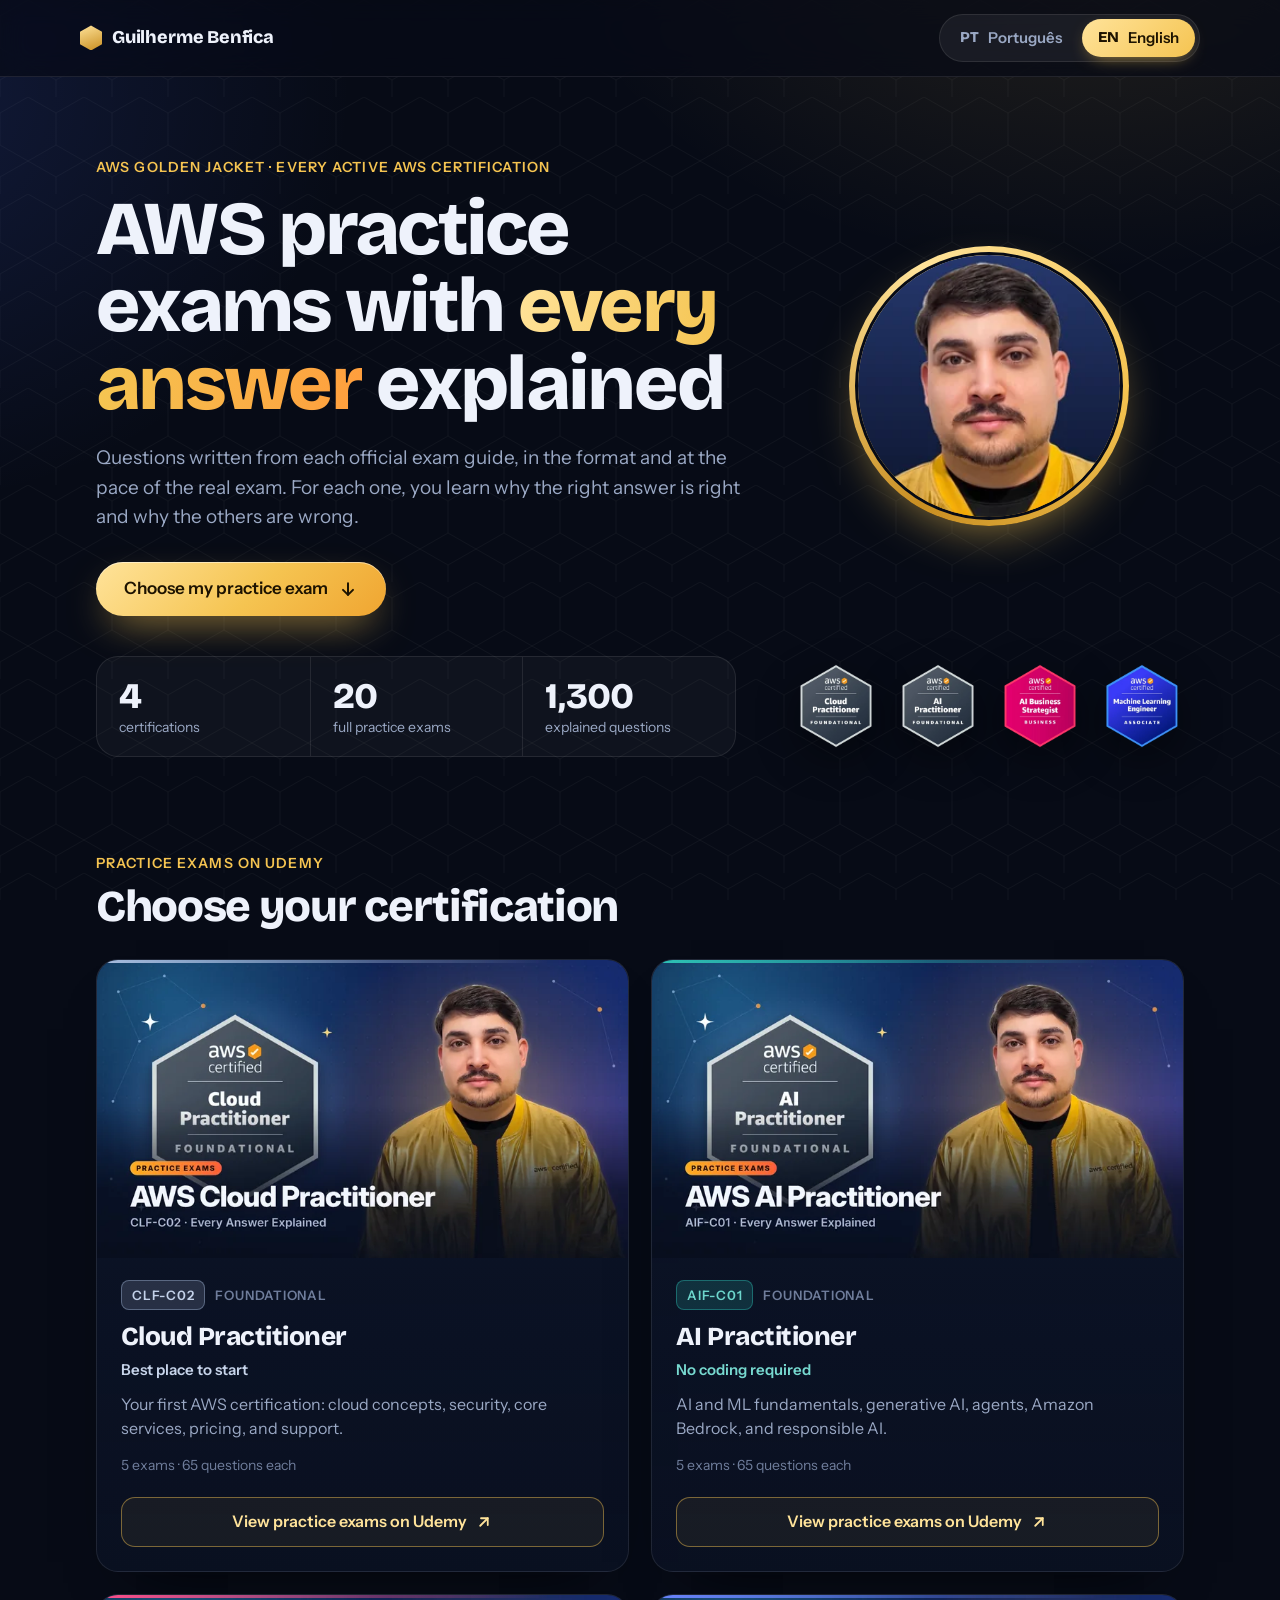
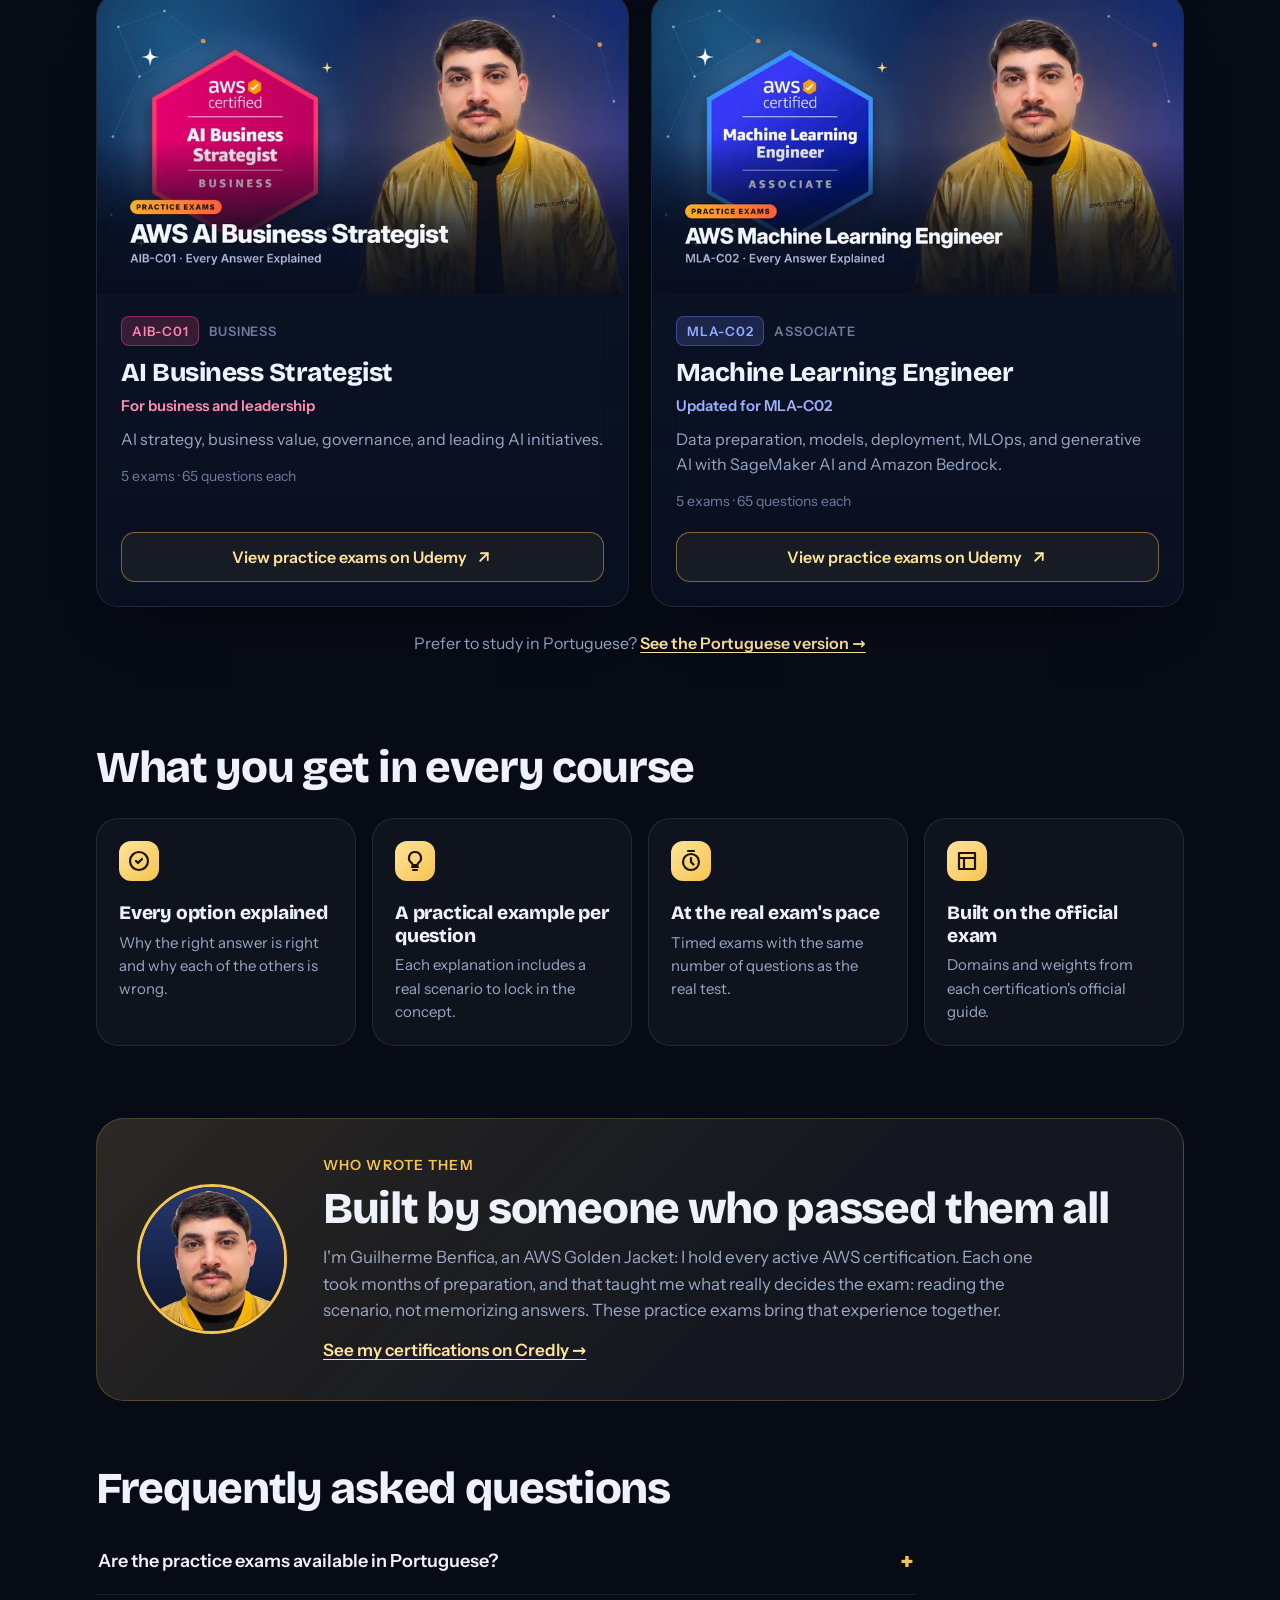
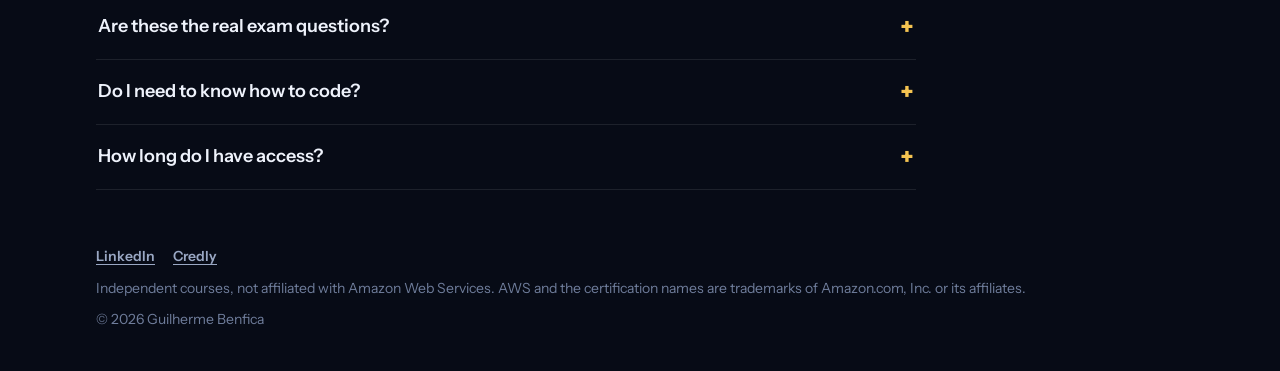
==== en/index.html @ 5c5349c1 "Links dos cursos com cupom gratuito, mantendo o código de indicação" ====
<!DOCTYPE html>
<html lang="en">
<head>
  <meta charset="UTF-8">
  <meta name="viewport" content="width=device-width, initial-scale=1">
  <title>AWS Practice Exams | CLF-C02, AIF-C01, AIB-C01 and MLA-C02</title>
  <meta name="description" content="AWS practice exams with every answer explained for CLF-C02, AIF-C01, AIB-C01, and MLA-C02. 5 full 65-question exams per course, by an AWS Golden Jacket.">
  <meta name="author" content="Guilherme Benfica">
  <meta name="robots" content="index, follow, max-image-preview:large">
  <link rel="canonical" href="https://guilherme-benfica.github.io/links/en/">
  <link rel="alternate" hreflang="pt-BR" href="https://guilherme-benfica.github.io/links/">
  <link rel="alternate" hreflang="en" href="https://guilherme-benfica.github.io/links/en/">
  <link rel="alternate" hreflang="x-default" href="https://guilherme-benfica.github.io/links/">
  <meta name="theme-color" content="#070b16">
  <link rel="icon" href="../favicon.svg" type="image/svg+xml">
  <meta property="og:type" content="website">
  <meta property="og:site_name" content="Guilherme Benfica">
  <meta property="og:locale" content="en_US">
  <meta property="og:locale:alternate" content="pt_BR">
  <meta property="og:title" content="AWS Practice Exams | CLF-C02, AIF-C01, AIB-C01 and MLA-C02">
  <meta property="og:description" content="AWS practice exams with every answer explained for CLF-C02, AIF-C01, AIB-C01, and MLA-C02. 5 full 65-question exams per course, by an AWS Golden Jacket.">
  <meta property="og:url" content="https://guilherme-benfica.github.io/links/en/">
  <meta property="og:image" content="https://guilherme-benfica.github.io/links/img/og-en.jpg">
  <meta property="og:image:width" content="1200">
  <meta property="og:image:height" content="630">
  <meta name="twitter:card" content="summary_large_image">
  <meta name="twitter:title" content="AWS Practice Exams | CLF-C02, AIF-C01, AIB-C01 and MLA-C02">
  <meta name="twitter:description" content="AWS practice exams with every answer explained for CLF-C02, AIF-C01, AIB-C01, and MLA-C02. 5 full 65-question exams per course, by an AWS Golden Jacket.">
  <meta name="twitter:image" content="https://guilherme-benfica.github.io/links/img/og-en.jpg">
  <link rel="preload" href="../fonts/bricolage-grotesque-latin-800-normal.woff2" as="font" type="font/woff2" crossorigin>
  <link rel="preload" href="../fonts/instrument-sans-latin-400-normal.woff2" as="font" type="font/woff2" crossorigin>
  <link rel="stylesheet" href="../style.css?v=7">
  <script type="application/ld+json">
{
 "@context": "https://schema.org",
 "@graph": [
  {
   "@type": "WebPage",
   "@id": "https://guilherme-benfica.github.io/links/en/",
   "url": "https://guilherme-benfica.github.io/links/en/",
   "name": "AWS Practice Exams | CLF-C02, AIF-C01, AIB-C01 and MLA-C02",
   "description": "AWS practice exams with every answer explained for CLF-C02, AIF-C01, AIB-C01, and MLA-C02. 5 full 65-question exams per course, by an AWS Golden Jacket.",
   "inLanguage": "en",
   "author": {
    "@id": "https://guilherme-benfica.github.io/links/#guilherme"
   },
   "primaryImageOfPage": "https://guilherme-benfica.github.io/links/img/og-en.jpg"
  },
  {
   "@type": "Person",
   "@id": "https://guilherme-benfica.github.io/links/#guilherme",
   "name": "Guilherme Benfica",
   "description": "AWS Golden Jacket",
   "image": "https://guilherme-benfica.github.io/links/img/foto.webp",
   "sameAs": [
    "https://www.linkedin.com/in/guilherme-benfica",
    "https://www.credly.com/users/guilherme-benfica/badges#credly",
    "https://builder.aws.com/community/@guilhermebenfica?tab=article"
   ]
  },
  {
   "@type": "ItemList",
   "name": "AWS practice exams by Guilherme Benfica",
   "itemListElement": [
    {
     "@type": "ListItem",
     "position": 1,
     "item": {
      "@type": "Course",
      "name": "AWS Certified Cloud Practitioner (CLF-C02)",
      "description": "Your first AWS certification: cloud concepts, security, core services, pricing, and support.",
      "url": "https://www.udemy.com/course/aws-cloud-practitioner-practice-exams-clf-c02-updated/",
      "inLanguage": "en",
      "image": "https://guilherme-benfica.github.io/links/img/clf-en.webp",
      "provider": {
       "@type": "Organization",
       "name": "Udemy",
       "sameAs": "https://www.udemy.com"
      },
      "creator": {
       "@id": "https://guilherme-benfica.github.io/links/#guilherme"
      }
     }
    },
    {
     "@type": "ListItem",
     "position": 2,
     "item": {
      "@type": "Course",
      "name": "AWS Certified AI Practitioner (AIF-C01)",
      "description": "AI and ML fundamentals, generative AI, agents, Amazon Bedrock, and responsible AI.",
      "url": "https://www.udemy.com/course/aws-ai-practitioner-practice-exams-aif-c01/",
      "inLanguage": "en",
      "image": "https://guilherme-benfica.github.io/links/img/aif-en.webp",
      "provider": {
       "@type": "Organization",
       "name": "Udemy",
       "sameAs": "https://www.udemy.com"
      },
      "creator": {
       "@id": "https://guilherme-benfica.github.io/links/#guilherme"
      }
     }
    },
    {
     "@type": "ListItem",
     "position": 3,
     "item": {
      "@type": "Course",
      "name": "AWS Certified AI Business Strategist (AIB-C01)",
      "description": "AI strategy, business value, governance, and leading AI initiatives.",
      "url": "https://www.udemy.com/course/aws-ai-business-strategist-practice-exams-aib-c01/",
      "inLanguage": "en",
      "image": "https://guilherme-benfica.github.io/links/img/aib-en.webp",
      "provider": {
       "@type": "Organization",
       "name": "Udemy",
       "sameAs": "https://www.udemy.com"
      },
      "creator": {
       "@id": "https://guilherme-benfica.github.io/links/#guilherme"
      }
     }
    },
    {
     "@type": "ListItem",
     "position": 4,
     "item": {
      "@type": "Course",
      "name": "AWS Certified Machine Learning Engineer - Associate (MLA-C02)",
      "description": "Data preparation, models, deployment, MLOps, and generative AI with SageMaker AI and Amazon Bedrock.",
      "url": "https://www.udemy.com/course/aws-machine-learning-engineer-practice-exams-mla-c02/",
      "inLanguage": "en",
      "image": "https://guilherme-benfica.github.io/links/img/mla-en.webp",
      "provider": {
       "@type": "Organization",
       "name": "Udemy",
       "sameAs": "https://www.udemy.com"
      },
      "creator": {
       "@id": "https://guilherme-benfica.github.io/links/#guilherme"
      }
     }
    }
   ]
  },
  {
   "@type": "FAQPage",
   "mainEntity": [
    {
     "@type": "Question",
     "name": "Are the practice exams available in Portuguese?",
     "acceptedAnswer": {
      "@type": "Answer",
      "text": "Yes. Each course has an English and a Portuguese version, with the same questions and explanations. Use the language switch at the top of the page."
     }
    },
    {
     "@type": "Question",
     "name": "Are these the real exam questions?",
     "acceptedAnswer": {
      "@type": "Answer",
      "text": "No. They are original questions written from each official exam guide, to train the same kind of reasoning the exam tests."
     }
    },
    {
     "@type": "Question",
     "name": "Do I need to know how to code?",
     "acceptedAnswer": {
      "@type": "Answer",
      "text": "Not for CLF-C02, AIF-C01, or AIB-C01. MLA-C02 is an Associate-level exam and expects familiarity with data and machine learning on AWS."
     }
    },
    {
     "@type": "Question",
     "name": "How long do I have access?",
     "acceptedAnswer": {
      "@type": "Answer",
      "text": "On Udemy, course access is lifetime and includes updates to the practice exams."
     }
    }
   ]
  }
 ]
}
  </script>
</head>
<body>
  <a class="skip" href="#simulados">Skip to the practice exams</a>

  <div class="hint" id="hint" hidden data-lang="en">
    <span lang="pt-BR">Esta página também está disponível em português.</span>
    <a href="../" hreflang="pt-BR" lang="pt-BR">Ver em português &rarr;</a>
    <button type="button" id="hint-close" aria-label="Close">&times;</button>
  </div>

  <header class="topbar">
    <a class="brand" href="./"><span class="hex" aria-hidden="true"></span>Guilherme Benfica</a>
    <nav class="lang" aria-label="Language"><a href="../" hreflang="pt-BR" lang="pt-BR"><span class="lang-code">PT</span><span class="lang-name">Português</span></a><a href="./" hreflang="en" lang="en" aria-current="page"><span class="lang-code">EN</span><span class="lang-name">English</span></a></nav>
  </header>

  <main>
    <section class="hero">
      <div class="hero-photo"><img src="../img/foto.webp?v=7" width="240" height="240" alt="Photo of Guilherme Benfica"></div>
      <p class="eyebrow">AWS Golden Jacket · every active AWS certification</p>
      <h1>AWS practice exams with <em>every answer</em> explained</h1>
      <p class="lede">Questions written from each official exam guide, in the format and at the pace of the real exam. For each one, you learn why the right answer is right and why the others are wrong.</p>
      <a class="cta" href="#simulados">Choose my practice exam <svg viewBox="0 0 24 24" aria-hidden="true"><path d="M12 5v14"/><path d="M6 13l6 6 6-6"/></svg></a>
      <ul class="stats"><li><strong>4</strong><span>certifications</span></li><li><strong>20</strong><span>full practice exams</span></li><li><strong>1,300</strong><span>explained questions</span></li></ul>
      <ul class="badges" aria-hidden="true"><li><img src="../img/badge-clf.webp?v=7" width="240" height="240" alt="" loading="lazy"></li><li><img src="../img/badge-aif.webp?v=7" width="240" height="240" alt="" loading="lazy"></li><li><img src="../img/badge-aib.webp?v=7" width="240" height="240" alt="" loading="lazy"></li><li><img src="../img/badge-mla.webp?v=7" width="240" height="240" alt="" loading="lazy"></li></ul>
    </section>

    <section class="courses" id="simulados" aria-labelledby="courses-h">
      <p class="kicker">Practice exams on Udemy</p>
      <h2 id="courses-h">Choose your certification</h2>
      <ul class="grid">
      <li class="card c-clf" style="--i:0">
        <div class="card-media"><img src="../img/clf-en.webp?v=7" width="750" height="422" fetchpriority="high" decoding="async" alt="Course cover for the AWS Certified Cloud Practitioner (CLF-C02) practice exams"></div>
        <div class="card-body">
          <div class="card-meta"><span class="code">CLF-C02</span><span class="level">Foundational</span></div>
          <h3><a href="https://www.udemy.com/course/aws-cloud-practitioner-practice-exams-clf-c02-updated/?referralCode=2849BD6DE0A1EBC83FCE&amp;couponCode=AWSFREE2026" target="_blank" rel="noopener" aria-label="Open the CLF-C02 Cloud Practitioner practice exams on Udemy">Cloud Practitioner</a></h3>
          <p class="tag">Best place to start</p>
          <p class="desc">Your first AWS certification: cloud concepts, security, core services, pricing, and support.</p>
          <p class="facts">5 exams · 65 questions each</p>
          <span class="btn" aria-hidden="true">View practice exams on Udemy <svg viewBox="0 0 24 24"><path d="M7 17L17 7"/><path d="M8 7h9v9"/></svg></span>
        </div>
      </li>
      <li class="card c-aif" style="--i:1">
        <div class="card-media"><img src="../img/aif-en.webp?v=7" width="750" height="422" fetchpriority="high" decoding="async" alt="Course cover for the AWS Certified AI Practitioner (AIF-C01) practice exams"></div>
        <div class="card-body">
          <div class="card-meta"><span class="code">AIF-C01</span><span class="level">Foundational</span></div>
          <h3><a href="https://www.udemy.com/course/aws-ai-practitioner-practice-exams-aif-c01/?referralCode=43233F7D54E7BBA1B47E&amp;couponCode=AWSFREE2026" target="_blank" rel="noopener" aria-label="Open the AIF-C01 AI Practitioner practice exams on Udemy">AI Practitioner</a></h3>
          <p class="tag">No coding required</p>
          <p class="desc">AI and ML fundamentals, generative AI, agents, Amazon Bedrock, and responsible AI.</p>
          <p class="facts">5 exams · 65 questions each</p>
          <span class="btn" aria-hidden="true">View practice exams on Udemy <svg viewBox="0 0 24 24"><path d="M7 17L17 7"/><path d="M8 7h9v9"/></svg></span>
        </div>
      </li>
      <li class="card c-aib" style="--i:2">
        <div class="card-media"><img src="../img/aib-en.webp?v=7" width="750" height="422" loading="lazy" decoding="async" alt="Course cover for the AWS Certified AI Business Strategist (AIB-C01) practice exams"></div>
        <div class="card-body">
          <div class="card-meta"><span class="code">AIB-C01</span><span class="level">Business</span></div>
          <h3><a href="https://www.udemy.com/course/aws-ai-business-strategist-practice-exams-aib-c01/?referralCode=9FB0C7D2A84E522D44F3&amp;couponCode=AWSFREE" target="_blank" rel="noopener" aria-label="Open the AIB-C01 AI Business Strategist practice exams on Udemy">AI Business Strategist</a></h3>
          <p class="tag">For business and leadership</p>
          <p class="desc">AI strategy, business value, governance, and leading AI initiatives.</p>
          <p class="facts">5 exams · 65 questions each</p>
          <span class="btn" aria-hidden="true">View practice exams on Udemy <svg viewBox="0 0 24 24"><path d="M7 17L17 7"/><path d="M8 7h9v9"/></svg></span>
        </div>
      </li>
      <li class="card c-mla" style="--i:3">
        <div class="card-media"><img src="../img/mla-en.webp?v=7" width="750" height="422" loading="lazy" decoding="async" alt="Course cover for the AWS Certified Machine Learning Engineer - Associate (MLA-C02) practice exams"></div>
        <div class="card-body">
          <div class="card-meta"><span class="code">MLA-C02</span><span class="level">Associate</span></div>
          <h3><a href="https://www.udemy.com/course/aws-machine-learning-engineer-practice-exams-mla-c02/?referralCode=CFB4C2B61A3481D5FB71&amp;couponCode=AWSFREE" target="_blank" rel="noopener" aria-label="Open the MLA-C02 Machine Learning Engineer practice exams on Udemy">Machine Learning Engineer</a></h3>
          <p class="tag">Updated for MLA-C02</p>
          <p class="desc">Data preparation, models, deployment, MLOps, and generative AI with SageMaker AI and Amazon Bedrock.</p>
          <p class="facts">5 exams · 65 questions each</p>
          <span class="btn" aria-hidden="true">View practice exams on Udemy <svg viewBox="0 0 24 24"><path d="M7 17L17 7"/><path d="M8 7h9v9"/></svg></span>
        </div>
      </li>
      </ul>
      <p class="switch-note">Prefer to study in Portuguese? <a href="../" hreflang="pt-BR">See the Portuguese version &rarr;</a></p>
    </section>

    <section class="benefits" aria-labelledby="benefits-h">
      <h2 id="benefits-h">What you get in every course</h2>
      <ul>
        <li><svg class="ico" viewBox="0 0 24 24" aria-hidden="true"><path d="M9 12l2 2 4-4"/><circle cx="12" cy="12" r="9"/></svg><h3>Every option explained</h3><p>Why the right answer is right and why each of the others is wrong.</p></li>
        <li><svg class="ico" viewBox="0 0 24 24" aria-hidden="true"><path d="M9 18h6"/><path d="M10 21h4"/><path d="M12 3a6 6 0 0 0-3.5 10.9c.6.5 1 1.2 1 2.1h5c0-.9.4-1.6 1-2.1A6 6 0 0 0 12 3z"/></svg><h3>A practical example per question</h3><p>Each explanation includes a real scenario to lock in the concept.</p></li>
        <li><svg class="ico" viewBox="0 0 24 24" aria-hidden="true"><circle cx="12" cy="13" r="8"/><path d="M12 9v4l2.5 2.5"/><path d="M9 2h6"/></svg><h3>At the real exam&#x27;s pace</h3><p>Timed exams with the same number of questions as the real test.</p></li>
        <li><svg class="ico" viewBox="0 0 24 24" aria-hidden="true"><path d="M4 4h16v16H4z"/><path d="M4 9h16"/><path d="M9 9v11"/></svg><h3>Built on the official exam</h3><p>Domains and weights from each certification&#x27;s official guide.</p></li>
      </ul>
    </section>

    <section class="author" aria-labelledby="author-h">
      <img src="../img/foto.webp?v=7" width="240" height="240" alt="" loading="lazy">
      <div>
        <p class="kicker">Who wrote them</p>
        <h2 id="author-h">Built by someone who passed them all</h2>
        <p>I&#x27;m Guilherme Benfica, an AWS Golden Jacket: I hold every active AWS certification. Each one took months of preparation, and that taught me what really decides the exam: reading the scenario, not memorizing answers. These practice exams bring that experience together.</p>
        <a href="https://www.credly.com/users/guilherme-benfica/badges#credly" target="_blank" rel="noopener">See my certifications on Credly &rarr;</a>
      </div>
    </section>

    <section class="faq" aria-labelledby="faq-h">
      <h2 id="faq-h">Frequently asked questions</h2>
        <details><summary>Are the practice exams available in Portuguese?</summary><p>Yes. Each course has an English and a Portuguese version, with the same questions and explanations. Use the language switch at the top of the page.</p></details>
        <details><summary>Are these the real exam questions?</summary><p>No. They are original questions written from each official exam guide, to train the same kind of reasoning the exam tests.</p></details>
        <details><summary>Do I need to know how to code?</summary><p>Not for CLF-C02, AIF-C01, or AIB-C01. MLA-C02 is an Associate-level exam and expects familiarity with data and machine learning on AWS.</p></details>
        <details><summary>How long do I have access?</summary><p>On Udemy, course access is lifetime and includes updates to the practice exams.</p></details>
    </section>
  </main>

  <footer>
    <nav class="social" aria-label="Links">
      <a href="https://www.linkedin.com/in/guilherme-benfica" target="_blank" rel="noopener">LinkedIn</a>
      <a href="https://www.credly.com/users/guilherme-benfica/badges#credly" target="_blank" rel="noopener">Credly</a>
    </nav>
    <p>Independent courses, not affiliated with Amazon Web Services. AWS and the certification names are trademarks of Amazon.com, Inc. or its affiliates.</p>
    <p>&copy; 2026 Guilherme Benfica</p>
  </footer>

  <script>
  (function () {
    var hint = document.getElementById('hint'), key = 'links-hint-closed';
    var pageLang = hint.getAttribute('data-lang');
    var nav = (navigator.languages && navigator.languages[0]) || navigator.language || '';
    var wantsPt = /^pt/i.test(nav);
    var closed = false;
    try { closed = localStorage.getItem(key) === '1'; } catch (e) {}
    if (!closed && ((pageLang === 'pt' && nav && !wantsPt) || (pageLang === 'en' && wantsPt))) hint.hidden = false;
    document.getElementById('hint-close').addEventListener('click', function () {
      hint.hidden = true;
      try { localStorage.setItem(key, '1'); } catch (e) {}
    });
  })();
  </script>
</body>
</html>
---- style.css ----
/* Simulados AWS — Guilherme Benfica
   Paleta: azul-noite com dourado (Golden Jacket). Títulos em Bricolage Grotesque, texto em Instrument Sans. */
@font-face { font-family: "Bricolage Grotesque"; font-style: normal; font-weight: 800; font-display: swap; src: url("fonts/bricolage-grotesque-latin-800-normal.woff2") format("woff2"); }
@font-face { font-family: "Instrument Sans"; font-style: normal; font-weight: 400; font-display: swap; src: url("fonts/instrument-sans-latin-400-normal.woff2") format("woff2"); }
@font-face { font-family: "Instrument Sans"; font-style: normal; font-weight: 600; font-display: swap; src: url("fonts/instrument-sans-latin-600-normal.woff2") format("woff2"); }

:root {
  --bg: #070b16;
  --bg-2: #0c1428;
  --panel: rgba(255, 255, 255, 0.035);
  --panel-2: rgba(255, 255, 255, 0.06);
  --ink: #eef2fb;
  --muted: #9aa8c4;
  --faint: #6f7d9b;
  --line: rgba(255, 255, 255, 0.09);
  --gold: #f5c451;
  --gold-hi: #ffe39a;
  --gold-deep: #c98f22;
  --ink-on-gold: #1d1300;
  --radius: 22px;
  --display: "Bricolage Grotesque", "Segoe UI", system-ui, sans-serif;
  --body: "Instrument Sans", "Segoe UI", system-ui, -apple-system, sans-serif;
}

* { box-sizing: border-box; margin: 0; padding: 0; }
html { scroll-behavior: smooth; -webkit-text-size-adjust: 100%; }
body {
  font-family: var(--body);
  font-size: 17px;
  line-height: 1.55;
  color: var(--ink);
  background-color: var(--bg);
  background-image:
    radial-gradient(900px 600px at 85% -10%, rgba(245, 196, 81, 0.13), transparent 60%),
    radial-gradient(800px 700px at -10% 10%, rgba(76, 110, 255, 0.16), transparent 60%),
    url("data:image/svg+xml,%3Csvg xmlns='http://www.w3.org/2000/svg' width='56' height='97' viewBox='0 0 56 97'%3E%3Cpath d='M28 0l28 16v32L28 64 0 48V16zM28 64l28 16v33M28 64L0 80v33' fill='none' stroke='%23ffffff' stroke-opacity='0.035'/%3E%3C/svg%3E");
  background-attachment: fixed, fixed, fixed;
  -webkit-font-smoothing: antialiased;
  overflow-x: hidden;
}
img { display: block; max-width: 100%; height: auto; }
a { color: inherit; }
ul { list-style: none; }
svg { fill: none; stroke: currentColor; stroke-width: 2; stroke-linecap: round; stroke-linejoin: round; }
:focus-visible { outline: 3px solid var(--gold); outline-offset: 3px; border-radius: 8px; }

.skip {
  position: absolute; left: 16px; top: -60px; z-index: 50;
  background: var(--gold); color: var(--ink-on-gold); padding: 10px 16px; border-radius: 10px; font-weight: 600; text-decoration: none;
}
.skip:focus { top: 12px; }

/* ---------- aviso de idioma ---------- */
.hint {
  display: flex; align-items: center; justify-content: center; gap: 12px; flex-wrap: wrap;
  padding: 10px 48px 10px 16px; position: relative;
  background: linear-gradient(90deg, rgba(245, 196, 81, 0.16), rgba(245, 196, 81, 0.06));
  border-bottom: 1px solid rgba(245, 196, 81, 0.25);
  font-size: 15px; color: var(--ink);
}
.hint[hidden] { display: none; }
.hint a { color: var(--gold-hi); font-weight: 600; text-underline-offset: 3px; }
.hint button {
  position: absolute; right: 10px; top: 50%; transform: translateY(-50%);
  width: 32px; height: 32px; border-radius: 50%; border: 0; cursor: pointer;
  background: transparent; color: var(--muted); font-size: 22px; line-height: 1;
}
.hint button:hover { color: var(--ink); background: var(--panel-2); }

/* ---------- topo ---------- */
.topbar {
  position: sticky; top: 0; z-index: 20;
  display: flex; align-items: center; justify-content: space-between; gap: 16px;
  padding: 14px max(16px, calc((100vw - 1120px) / 2));
  background: rgba(7, 11, 22, 0.72);
  backdrop-filter: blur(14px) saturate(140%);
  -webkit-backdrop-filter: blur(14px) saturate(140%);
  border-bottom: 1px solid var(--line);
}
.brand { display: inline-flex; align-items: center; gap: 10px; font-family: var(--display); font-weight: 800; font-size: 18px; text-decoration: none; letter-spacing: -0.01em; }
.hex {
  width: 22px; height: 25px; flex: none;
  background: linear-gradient(160deg, var(--gold-hi), var(--gold-deep));
  clip-path: polygon(50% 0, 100% 25%, 100% 75%, 50% 100%, 0 75%, 0 25%);
}
.lang { display: inline-flex; padding: 4px; gap: 4px; border-radius: 999px; background: var(--panel-2); border: 1px solid var(--line); }
.lang a {
  display: inline-flex; align-items: center; gap: 8px; min-height: 38px; padding: 0 16px; border-radius: 999px;
  text-decoration: none; font-weight: 600; font-size: 15px; color: var(--muted); transition: color .2s, background .2s;
}
.lang a:hover { color: var(--ink); }
.lang a[aria-current="page"] { background: linear-gradient(135deg, var(--gold-hi), var(--gold)); color: var(--ink-on-gold); box-shadow: 0 6px 18px -8px rgba(245, 196, 81, 0.8); }
.lang-code { font-family: var(--display); font-weight: 800; letter-spacing: 0.04em; }
@media (max-width: 560px) { .lang-name { display: none; } .lang a { padding: 0 14px; } }

main, footer { width: 100%; max-width: 1120px; margin: 0 auto; padding: 0 16px; }

/* ---------- hero ---------- */
.hero {
  display: grid; justify-items: center; text-align: center;
  padding: 56px 0 40px;
}
.hero-photo {
  width: 132px; height: 132px; border-radius: 50%; padding: 4px;
  background: conic-gradient(from 210deg, var(--gold-deep), var(--gold-hi), var(--gold), var(--gold-deep));
  box-shadow: 0 18px 50px -18px rgba(245, 196, 81, 0.65);
}
.hero-photo img { width: 100%; height: 100%; border-radius: 50%; object-fit: cover; border: 3px solid var(--bg); }
.eyebrow {
  margin-top: 22px; font-size: 14px; font-weight: 600; letter-spacing: 0.08em; text-transform: uppercase; color: var(--gold);
}
.hero h1 {
  margin-top: 12px; max-width: 15ch;
  font-family: var(--display); font-weight: 800; font-size: clamp(38px, 7.4vw, 76px); line-height: 1.02; letter-spacing: -0.035em;
}
.hero h1 em {
  font-style: normal;
  background: linear-gradient(100deg, var(--gold-hi), var(--gold) 45%, #ff9d3c);
  -webkit-background-clip: text; background-clip: text; color: transparent;
}
.lede { margin-top: 20px; max-width: 58ch; color: var(--muted); font-size: clamp(17px, 2.1vw, 19px); }
.cta {
  margin-top: 30px; display: inline-flex; align-items: center; gap: 10px; min-height: 54px; padding: 0 28px; border-radius: 999px;
  background: linear-gradient(135deg, var(--gold-hi), var(--gold) 55%, #f0a531);
  color: var(--ink-on-gold); font-weight: 600; font-size: 17px; text-decoration: none;
  box-shadow: 0 16px 40px -14px rgba(245, 196, 81, 0.75), inset 0 1px 0 rgba(255, 255, 255, 0.5);
  transition: transform .2s, box-shadow .2s;
}
.cta svg { width: 20px; height: 20px; stroke-width: 2.4; }
.cta:hover { transform: translateY(-2px); box-shadow: 0 22px 46px -14px rgba(245, 196, 81, 0.85), inset 0 1px 0 rgba(255, 255, 255, 0.5); }
.stats {
  margin-top: 40px; display: grid; grid-template-columns: repeat(3, minmax(0, 1fr)); width: 100%; max-width: 640px;
  border: 1px solid var(--line); border-radius: var(--radius); background: var(--panel); overflow: hidden;
}
.stats li { padding: 18px 12px; display: grid; gap: 2px; }
@media (min-width: 980px) { .stats li { padding: 20px 22px; } }
.stats li + li { border-left: 1px solid var(--line); }
.stats strong { font-family: var(--display); font-weight: 800; font-size: clamp(26px, 4.4vw, 36px); line-height: 1.1; letter-spacing: -0.02em; }
.stats span { font-size: 14px; color: var(--muted); line-height: 1.3; }
.badges { margin-top: 34px; display: flex; justify-content: center; align-items: center; gap: clamp(4px, 2vw, 18px); }
.badges img { width: clamp(64px, 15vw, 104px); filter: drop-shadow(0 14px 22px rgba(0, 0, 0, 0.45)); transition: transform .3s; }
.badges li:hover img { transform: translateY(-4px) scale(1.05); }

/* ---------- títulos de seção ---------- */
.kicker { font-size: 14px; font-weight: 600; letter-spacing: 0.08em; text-transform: uppercase; color: var(--gold); }
h2 { font-family: var(--display); font-weight: 800; font-size: clamp(30px, 4.6vw, 44px); line-height: 1.08; letter-spacing: -0.03em; margin-top: 8px; }

/* ---------- cursos ---------- */
.courses { padding: 48px 0 24px; scroll-margin-top: 80px; }
.grid { margin-top: 28px; display: grid; gap: 22px; grid-template-columns: 1fr; }
@media (min-width: 760px) { .grid { grid-template-columns: repeat(2, minmax(0, 1fr)); } }
.card {
  --acc: #9fb3d9;
  position: relative; display: flex; flex-direction: column; overflow: hidden;
  border-radius: var(--radius); background: linear-gradient(180deg, var(--bg-2), rgba(12, 20, 40, 0.6));
  border: 1px solid var(--line);
  box-shadow: 0 30px 60px -40px rgba(0, 0, 0, 0.9);
  transition: transform .25s, border-color .25s, box-shadow .25s;
}
.card::before { content: ""; position: absolute; inset: 0 0 auto; height: 3px; z-index: 2; background: linear-gradient(90deg, var(--acc), transparent 85%); }
.c-clf { --acc: #a9bddf; }
.c-aif { --acc: #2ec4b6; }
.c-aib { --acc: #ff4f8b; }
.c-mla { --acc: #6b85ff; }
.card-media { overflow: hidden; aspect-ratio: 750 / 422; background: var(--bg-2); }
.card-media img { width: 100%; height: 100%; object-fit: cover; transition: transform .5s; }
.card-body { display: flex; flex-direction: column; flex: 1; padding: 22px 24px 24px; }
.card-meta { display: flex; align-items: center; gap: 10px; font-size: 13px; font-weight: 600; letter-spacing: 0.06em; text-transform: uppercase; }
.code { padding: 4px 10px; border-radius: 8px; background: color-mix(in srgb, var(--acc) 18%, transparent); color: color-mix(in srgb, var(--acc) 70%, #fff); border: 1px solid color-mix(in srgb, var(--acc) 40%, transparent); }
.level { color: var(--faint); }
.card h3 { margin-top: 12px; font-family: var(--display); font-weight: 800; font-size: 26px; line-height: 1.15; letter-spacing: -0.02em; }
.card h3 a { text-decoration: none; }
.card h3 a::after { content: ""; position: absolute; inset: 0; z-index: 3; border-radius: var(--radius); }
.tag { margin-top: 6px; font-size: 15px; font-weight: 600; color: color-mix(in srgb, var(--acc) 65%, #fff); }
.desc { margin-top: 10px; color: var(--muted); font-size: 16px; }
.facts { margin-top: 14px; font-size: 14px; color: var(--faint); }
.btn {
  margin-top: 20px; align-self: stretch; display: inline-flex; align-items: center; justify-content: center; gap: 8px;
  min-height: 50px; border-radius: 14px; font-weight: 600; font-size: 16px;
  border: 1px solid rgba(245, 196, 81, 0.45); color: var(--gold-hi); background: rgba(245, 196, 81, 0.06);
  transition: background .2s, color .2s, border-color .2s;
}
.btn svg { width: 18px; height: 18px; stroke-width: 2.4; }
.card-body .btn { margin-top: auto; }
.card-body .facts { margin-bottom: 20px; }
.card:hover, .card:focus-within { transform: translateY(-4px); border-color: color-mix(in srgb, var(--acc) 45%, transparent); box-shadow: 0 34px 70px -38px color-mix(in srgb, var(--acc) 60%, #000); }
.card:hover .card-media img { transform: scale(1.035); }
.card:hover .btn, .card:focus-within .btn { background: linear-gradient(135deg, var(--gold-hi), var(--gold)); color: var(--ink-on-gold); border-color: transparent; }
.card:focus-within h3 a:focus-visible { outline: none; }
.card:has(h3 a:focus-visible) { outline: 3px solid var(--gold); outline-offset: 3px; }
.switch-note { margin-top: 24px; text-align: center; color: var(--muted); font-size: 16px; }
.switch-note a { color: var(--gold-hi); font-weight: 600; text-underline-offset: 3px; }

/* ---------- benefícios ---------- */
.benefits { padding: 56px 0 16px; }
.benefits ul { margin-top: 26px; display: grid; gap: 16px; grid-template-columns: 1fr; }
@media (min-width: 560px) { .benefits ul { grid-template-columns: repeat(2, minmax(0, 1fr)); } }
@media (min-width: 980px) { .benefits ul { grid-template-columns: repeat(4, minmax(0, 1fr)); } }
.benefits li { padding: 22px; border-radius: var(--radius); background: var(--panel); border: 1px solid var(--line); }
.ico { width: 40px; height: 40px; padding: 8px; border-radius: 12px; color: var(--ink-on-gold); background: linear-gradient(135deg, var(--gold-hi), var(--gold)); stroke-width: 2.2; }
.benefits h3 { margin-top: 14px; font-family: var(--display); font-weight: 800; font-size: 19px; line-height: 1.2; letter-spacing: -0.01em; }
.benefits p { margin-top: 6px; color: var(--muted); font-size: 15px; }

/* ---------- autor ---------- */
.author {
  margin-top: 56px; display: grid; gap: 22px; align-items: center; grid-template-columns: 1fr;
  padding: 30px; border-radius: calc(var(--radius) + 6px);
  background: linear-gradient(135deg, rgba(245, 196, 81, 0.12), rgba(245, 196, 81, 0.02) 60%), var(--panel);
  border: 1px solid rgba(245, 196, 81, 0.22);
}
@media (min-width: 720px) { .author { grid-template-columns: 150px 1fr; padding: 36px 40px; gap: 36px; } }
.author img { width: 110px; height: 110px; border-radius: 50%; border: 3px solid var(--gold); object-fit: cover; }
@media (min-width: 720px) { .author img { width: 150px; height: 150px; } }
.author p:not(.kicker) { margin-top: 12px; color: var(--muted); max-width: 66ch; }
.author a { display: inline-block; margin-top: 14px; color: var(--gold-hi); font-weight: 600; text-underline-offset: 3px; }

/* ---------- FAQ ---------- */
.faq { padding: 56px 0 8px; max-width: 820px; }
.faq h2 { margin-bottom: 18px; }
details { border-bottom: 1px solid var(--line); }
summary {
  list-style: none; cursor: pointer; display: flex; justify-content: space-between; align-items: center; gap: 16px;
  padding: 18px 2px; font-weight: 600; font-size: 18px;
}
summary::-webkit-details-marker { display: none; }
summary::after { content: "+"; flex: none; font-family: var(--display); font-size: 26px; line-height: 1; color: var(--gold); transition: transform .25s; }
details[open] summary::after { transform: rotate(45deg); }
details p { padding: 0 2px 20px; color: var(--muted); max-width: 70ch; }

/* ---------- rodapé ---------- */
footer { padding-top: 48px; padding-bottom: 40px; color: var(--faint); font-size: 14px; display: grid; gap: 10px; }
.social { display: flex; gap: 18px; }
.social a { color: var(--muted); font-weight: 600; text-underline-offset: 3px; }
.social a:hover { color: var(--ink); }

/* ---------- desktop: hero em duas colunas ---------- */
@media (min-width: 980px) {
  .hero {
    grid-template-columns: minmax(0, 1.25fr) minmax(0, 0.75fr); grid-template-areas: "eyebrow photo" "h1 photo" "lede photo" "cta photo" "stats badges";
    justify-items: start; text-align: left; column-gap: 48px; padding: 80px 0 48px;
  }
  .hero-photo { grid-area: photo; justify-self: center; align-self: center; width: 280px; height: 280px; padding: 6px; }
  .eyebrow { grid-area: eyebrow; margin-top: 0; }
  .hero h1 { grid-area: h1; max-width: 17ch; }
  .lede { grid-area: lede; }
  .cta { grid-area: cta; }
  .stats { grid-area: stats; }
  .badges { grid-area: badges; align-self: center; justify-self: center; margin-top: 40px; }
  .badges img { width: 84px; }
}

/* ---------- entrada animada ---------- */
@media (prefers-reduced-motion: no-preference) {
  .hero > *, .card { animation: rise .7s cubic-bezier(.2, .7, .2, 1) backwards; }
  .hero-photo { animation-delay: .05s; }
  .eyebrow { animation-delay: .1s; }
  .hero h1 { animation-delay: .16s; }
  .lede { animation-delay: .24s; }
  .cta { animation-delay: .32s; }
  .stats { animation-delay: .4s; }
  .badges { animation-delay: .48s; }
  .card { animation-delay: calc(.2s + var(--i) * .08s); }
  @keyframes rise { from { opacity: 0; transform: translateY(18px); } to { opacity: 1; transform: none; } }
}
@media (prefers-reduced-motion: reduce) {
  html { scroll-behavior: auto; }
  *, *::before, *::after { transition: none !important; }
}
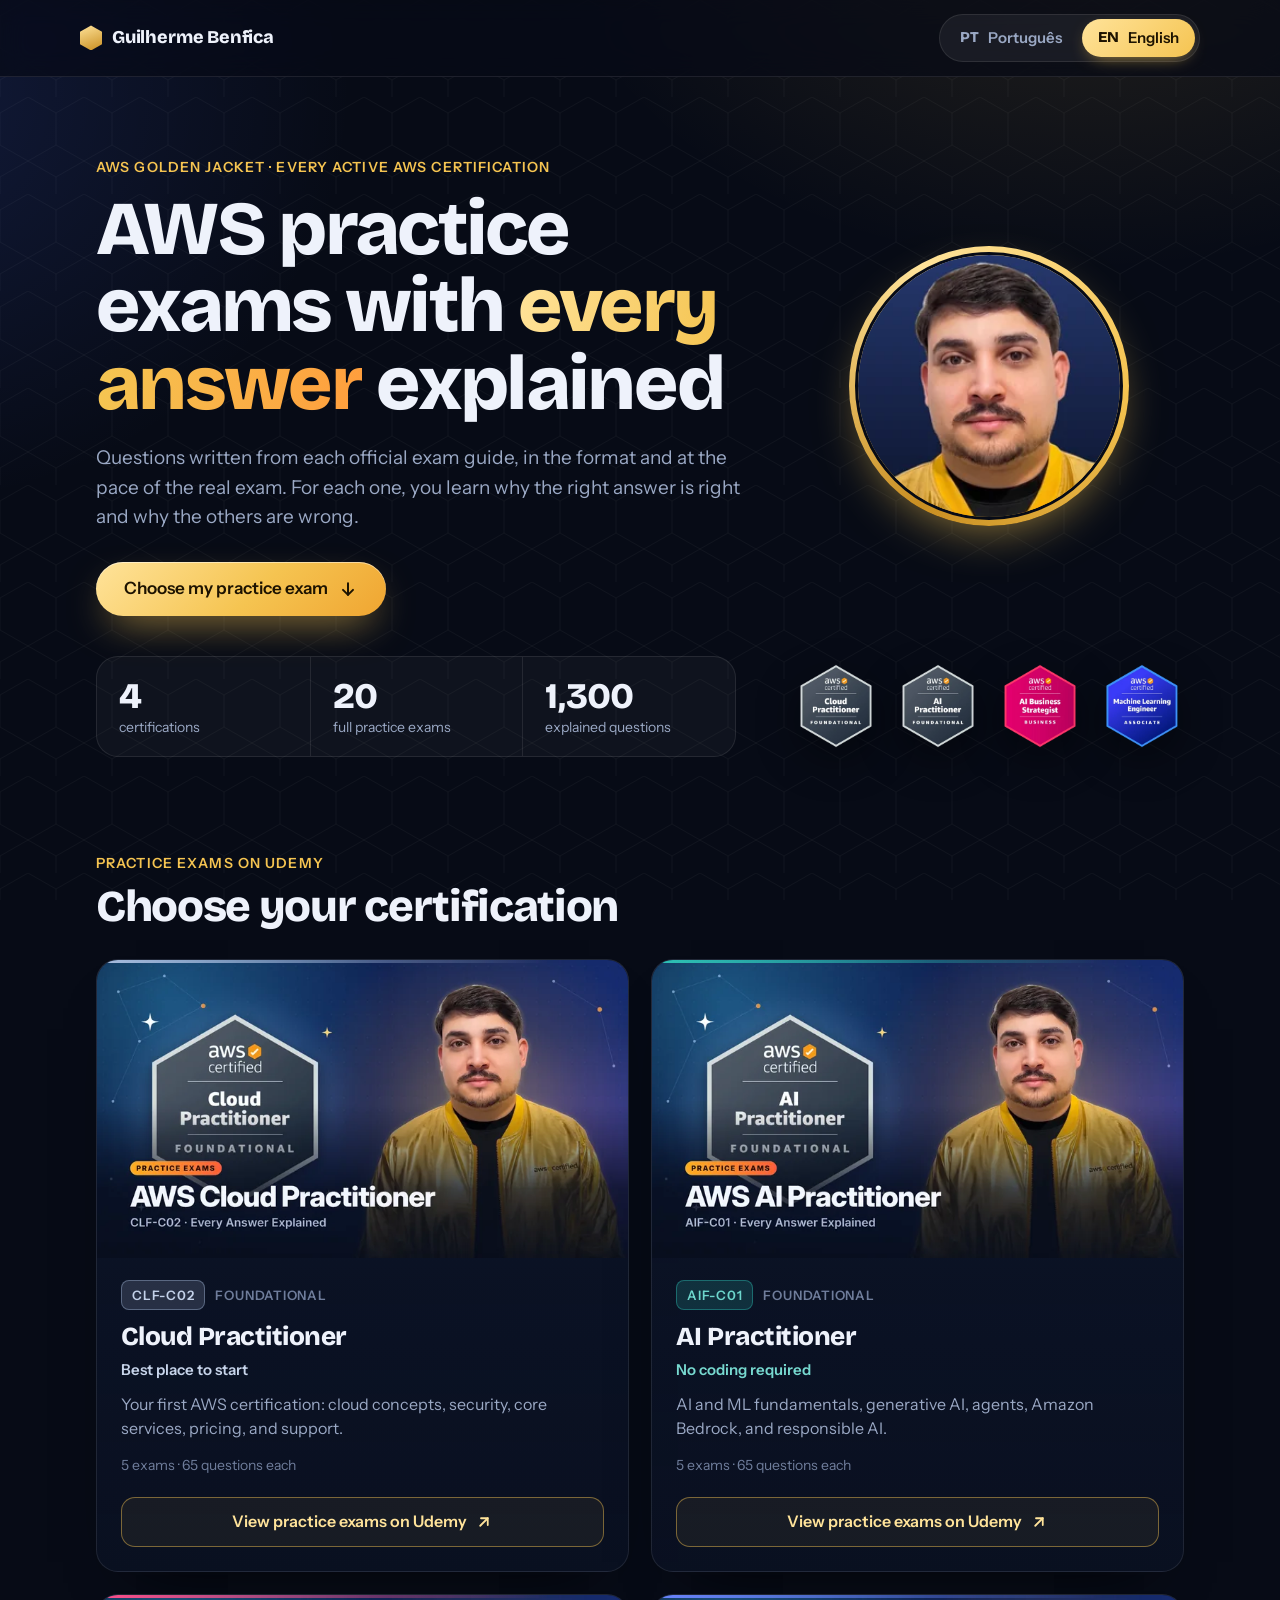
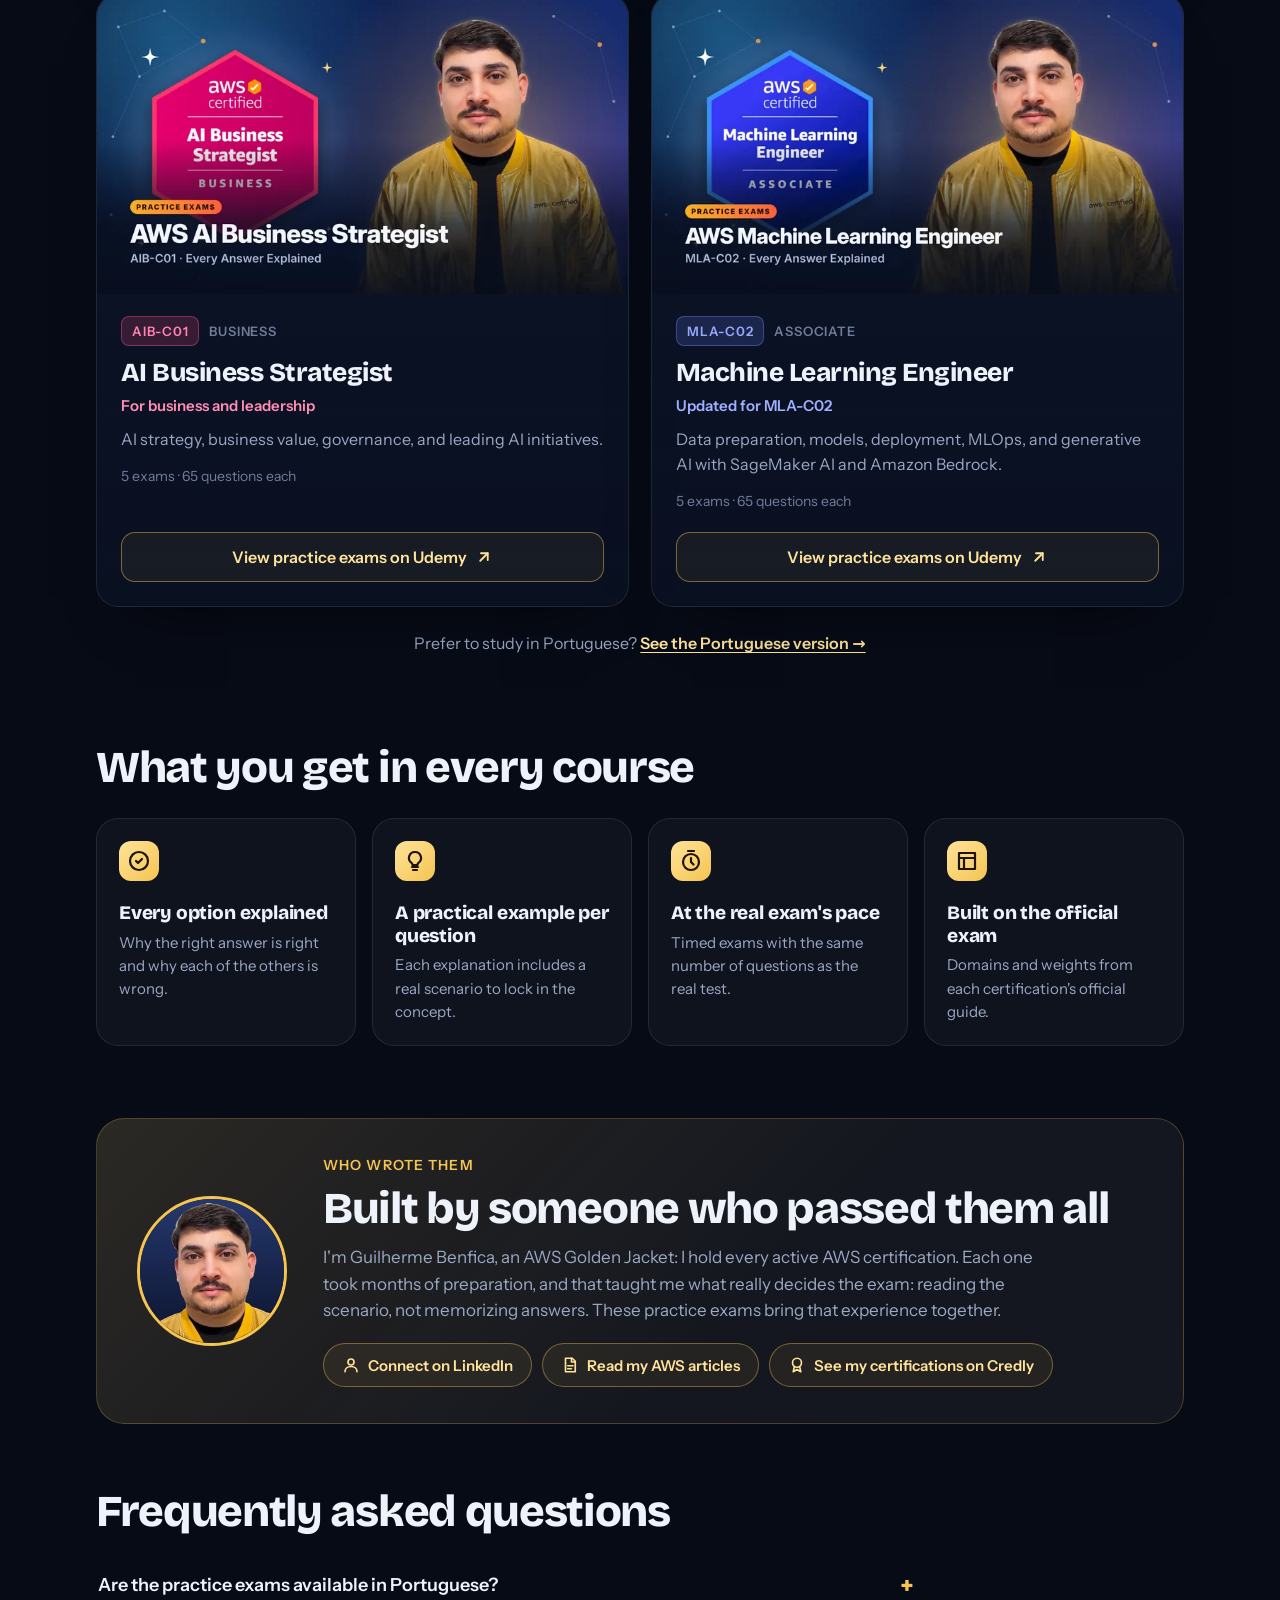
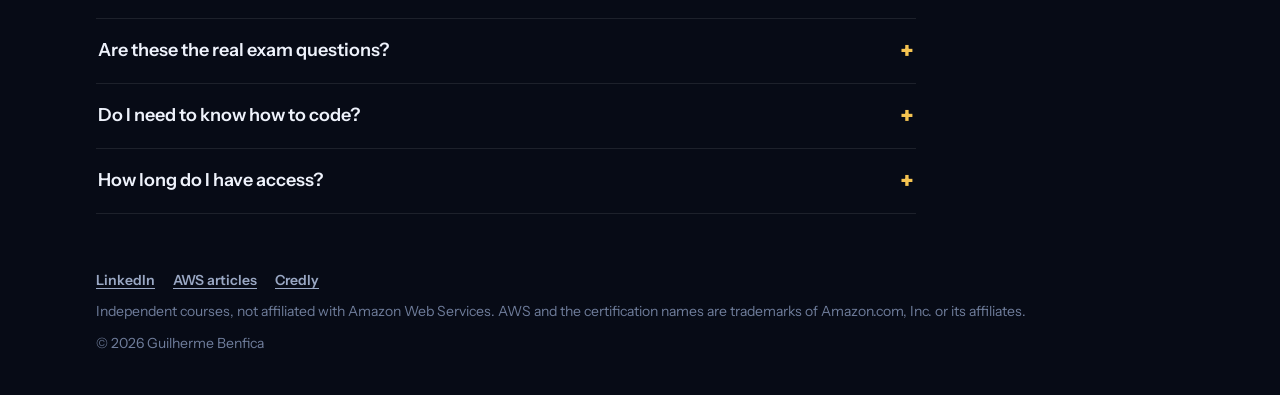
==== commit b6b36f61: "Adiciona LinkedIn e artigos da AWS Builder na seção do autor e no rodapé" ====
--- a/en/index.html
+++ b/en/index.html
@@ -29,7 +29,7 @@
   <meta name="twitter:image" content="https://guilherme-benfica.github.io/links/img/og-en.jpg">
   <link rel="preload" href="../fonts/bricolage-grotesque-latin-800-normal.woff2" as="font" type="font/woff2" crossorigin>
   <link rel="preload" href="../fonts/instrument-sans-latin-400-normal.woff2" as="font" type="font/woff2" crossorigin>
-  <link rel="stylesheet" href="../style.css?v=7">
+  <link rel="stylesheet" href="../style.css?v=8">
   <script type="application/ld+json">
 {
  "@context": "https://schema.org",
@@ -53,9 +53,9 @@
    "description": "AWS Golden Jacket",
    "image": "https://guilherme-benfica.github.io/links/img/foto.webp",
    "sameAs": [
-    "https://www.linkedin.com/in/guilherme-benfica",
+    "https://www.linkedin.com/in/guilherme-benfica/",
     "https://www.credly.com/users/guilherme-benfica/badges#credly",
-    "https://builder.aws.com/community/@guilhermebenfica?tab=article"
+    "https://builder.aws.com/community/@guilhermebenfica?tab=articles"
    ]
   },
   {
@@ -201,13 +201,13 @@
 
   <main>
     <section class="hero">
-      <div class="hero-photo"><img src="../img/foto.webp?v=7" width="240" height="240" alt="Photo of Guilherme Benfica"></div>
+      <div class="hero-photo"><img src="../img/foto.webp?v=8" width="240" height="240" alt="Photo of Guilherme Benfica"></div>
       <p class="eyebrow">AWS Golden Jacket · every active AWS certification</p>
       <h1>AWS practice exams with <em>every answer</em> explained</h1>
       <p class="lede">Questions written from each official exam guide, in the format and at the pace of the real exam. For each one, you learn why the right answer is right and why the others are wrong.</p>
       <a class="cta" href="#simulados">Choose my practice exam <svg viewBox="0 0 24 24" aria-hidden="true"><path d="M12 5v14"/><path d="M6 13l6 6 6-6"/></svg></a>
       <ul class="stats"><li><strong>4</strong><span>certifications</span></li><li><strong>20</strong><span>full practice exams</span></li><li><strong>1,300</strong><span>explained questions</span></li></ul>
-      <ul class="badges" aria-hidden="true"><li><img src="../img/badge-clf.webp?v=7" width="240" height="240" alt="" loading="lazy"></li><li><img src="../img/badge-aif.webp?v=7" width="240" height="240" alt="" loading="lazy"></li><li><img src="../img/badge-aib.webp?v=7" width="240" height="240" alt="" loading="lazy"></li><li><img src="../img/badge-mla.webp?v=7" width="240" height="240" alt="" loading="lazy"></li></ul>
+      <ul class="badges" aria-hidden="true"><li><img src="../img/badge-clf.webp?v=8" width="240" height="240" alt="" loading="lazy"></li><li><img src="../img/badge-aif.webp?v=8" width="240" height="240" alt="" loading="lazy"></li><li><img src="../img/badge-aib.webp?v=8" width="240" height="240" alt="" loading="lazy"></li><li><img src="../img/badge-mla.webp?v=8" width="240" height="240" alt="" loading="lazy"></li></ul>
     </section>
 
     <section class="courses" id="simulados" aria-labelledby="courses-h">
@@ -215,7 +215,7 @@
       <h2 id="courses-h">Choose your certification</h2>
       <ul class="grid">
       <li class="card c-clf" style="--i:0">
-        <div class="card-media"><img src="../img/clf-en.webp?v=7" width="750" height="422" fetchpriority="high" decoding="async" alt="Course cover for the AWS Certified Cloud Practitioner (CLF-C02) practice exams"></div>
+        <div class="card-media"><img src="../img/clf-en.webp?v=8" width="750" height="422" fetchpriority="high" decoding="async" alt="Course cover for the AWS Certified Cloud Practitioner (CLF-C02) practice exams"></div>
         <div class="card-body">
           <div class="card-meta"><span class="code">CLF-C02</span><span class="level">Foundational</span></div>
           <h3><a href="https://www.udemy.com/course/aws-cloud-practitioner-practice-exams-clf-c02-updated/?referralCode=2849BD6DE0A1EBC83FCE&amp;couponCode=AWSFREE2026" target="_blank" rel="noopener" aria-label="Open the CLF-C02 Cloud Practitioner practice exams on Udemy">Cloud Practitioner</a></h3>
@@ -226,7 +226,7 @@
         </div>
       </li>
       <li class="card c-aif" style="--i:1">
-        <div class="card-media"><img src="../img/aif-en.webp?v=7" width="750" height="422" fetchpriority="high" decoding="async" alt="Course cover for the AWS Certified AI Practitioner (AIF-C01) practice exams"></div>
+        <div class="card-media"><img src="../img/aif-en.webp?v=8" width="750" height="422" fetchpriority="high" decoding="async" alt="Course cover for the AWS Certified AI Practitioner (AIF-C01) practice exams"></div>
         <div class="card-body">
           <div class="card-meta"><span class="code">AIF-C01</span><span class="level">Foundational</span></div>
           <h3><a href="https://www.udemy.com/course/aws-ai-practitioner-practice-exams-aif-c01/?referralCode=43233F7D54E7BBA1B47E&amp;couponCode=AWSFREE2026" target="_blank" rel="noopener" aria-label="Open the AIF-C01 AI Practitioner practice exams on Udemy">AI Practitioner</a></h3>
@@ -237,7 +237,7 @@
         </div>
       </li>
       <li class="card c-aib" style="--i:2">
-        <div class="card-media"><img src="../img/aib-en.webp?v=7" width="750" height="422" loading="lazy" decoding="async" alt="Course cover for the AWS Certified AI Business Strategist (AIB-C01) practice exams"></div>
+        <div class="card-media"><img src="../img/aib-en.webp?v=8" width="750" height="422" loading="lazy" decoding="async" alt="Course cover for the AWS Certified AI Business Strategist (AIB-C01) practice exams"></div>
         <div class="card-body">
           <div class="card-meta"><span class="code">AIB-C01</span><span class="level">Business</span></div>
           <h3><a href="https://www.udemy.com/course/aws-ai-business-strategist-practice-exams-aib-c01/?referralCode=9FB0C7D2A84E522D44F3&amp;couponCode=AWSFREE" target="_blank" rel="noopener" aria-label="Open the AIB-C01 AI Business Strategist practice exams on Udemy">AI Business Strategist</a></h3>
@@ -248,7 +248,7 @@
         </div>
       </li>
       <li class="card c-mla" style="--i:3">
-        <div class="card-media"><img src="../img/mla-en.webp?v=7" width="750" height="422" loading="lazy" decoding="async" alt="Course cover for the AWS Certified Machine Learning Engineer - Associate (MLA-C02) practice exams"></div>
+        <div class="card-media"><img src="../img/mla-en.webp?v=8" width="750" height="422" loading="lazy" decoding="async" alt="Course cover for the AWS Certified Machine Learning Engineer - Associate (MLA-C02) practice exams"></div>
         <div class="card-body">
           <div class="card-meta"><span class="code">MLA-C02</span><span class="level">Associate</span></div>
           <h3><a href="https://www.udemy.com/course/aws-machine-learning-engineer-practice-exams-mla-c02/?referralCode=CFB4C2B61A3481D5FB71&amp;couponCode=AWSFREE" target="_blank" rel="noopener" aria-label="Open the MLA-C02 Machine Learning Engineer practice exams on Udemy">Machine Learning Engineer</a></h3>
@@ -273,12 +273,12 @@
     </section>
 
     <section class="author" aria-labelledby="author-h">
-      <img src="../img/foto.webp?v=7" width="240" height="240" alt="" loading="lazy">
+      <img src="../img/foto.webp?v=8" width="240" height="240" alt="" loading="lazy">
       <div>
         <p class="kicker">Who wrote them</p>
         <h2 id="author-h">Built by someone who passed them all</h2>
         <p>I&#x27;m Guilherme Benfica, an AWS Golden Jacket: I hold every active AWS certification. Each one took months of preparation, and that taught me what really decides the exam: reading the scenario, not memorizing answers. These practice exams bring that experience together.</p>
-        <a href="https://www.credly.com/users/guilherme-benfica/badges#credly" target="_blank" rel="noopener">See my certifications on Credly &rarr;</a>
+        <ul class="author-links"><li><a class="pill-link" href="https://www.linkedin.com/in/guilherme-benfica/" target="_blank" rel="noopener"><svg viewBox="0 0 24 24" aria-hidden="true"><circle cx="12" cy="8" r="4"/><path d="M4 21c0-4.4 3.6-7 8-7s8 2.6 8 7"/></svg>Connect on LinkedIn</a></li><li><a class="pill-link" href="https://builder.aws.com/community/@guilhermebenfica?tab=articles" target="_blank" rel="noopener"><svg viewBox="0 0 24 24" aria-hidden="true"><path d="M6 3h9l4 4v14H6z"/><path d="M14 3v5h5"/><path d="M9 13h7"/><path d="M9 17h5"/></svg>Read my AWS articles</a></li><li><a class="pill-link" href="https://www.credly.com/users/guilherme-benfica/badges#credly" target="_blank" rel="noopener"><svg viewBox="0 0 24 24" aria-hidden="true"><circle cx="12" cy="9" r="6"/><path d="M8.5 14l-1.5 7 5-3 5 3-1.5-7"/></svg>See my certifications on Credly</a></li></ul>
       </div>
     </section>
 
@@ -293,8 +293,7 @@
 
   <footer>
     <nav class="social" aria-label="Links">
-      <a href="https://www.linkedin.com/in/guilherme-benfica" target="_blank" rel="noopener">LinkedIn</a>
-      <a href="https://www.credly.com/users/guilherme-benfica/badges#credly" target="_blank" rel="noopener">Credly</a>
+      <a href="https://www.linkedin.com/in/guilherme-benfica/" target="_blank" rel="noopener">LinkedIn</a><a href="https://builder.aws.com/community/@guilhermebenfica?tab=articles" target="_blank" rel="noopener">AWS articles</a><a href="https://www.credly.com/users/guilherme-benfica/badges#credly" target="_blank" rel="noopener">Credly</a>
     </nav>
     <p>Independent courses, not affiliated with Amazon Web Services. AWS and the certification names are trademarks of Amazon.com, Inc. or its affiliates.</p>
     <p>&copy; 2026 Guilherme Benfica</p>
--- a/style.css
+++ b/style.css
@@ -212,7 +212,14 @@
 .author img { width: 110px; height: 110px; border-radius: 50%; border: 3px solid var(--gold); object-fit: cover; }
 @media (min-width: 720px) { .author img { width: 150px; height: 150px; } }
 .author p:not(.kicker) { margin-top: 12px; color: var(--muted); max-width: 66ch; }
-.author a { display: inline-block; margin-top: 14px; color: var(--gold-hi); font-weight: 600; text-underline-offset: 3px; }
+.author-links { margin-top: 20px; display: flex; flex-wrap: wrap; gap: 10px; }
+.pill-link {
+  display: inline-flex; align-items: center; gap: 8px; min-height: 44px; padding: 0 18px; border-radius: 999px;
+  border: 1px solid rgba(245, 196, 81, 0.4); background: rgba(245, 196, 81, 0.07); color: var(--gold-hi);
+  font-weight: 600; font-size: 15px; text-decoration: none; transition: background .2s, color .2s, border-color .2s;
+}
+.pill-link svg { width: 18px; height: 18px; stroke-width: 2.2; flex: none; }
+.pill-link:hover { background: linear-gradient(135deg, var(--gold-hi), var(--gold)); color: var(--ink-on-gold); border-color: transparent; }
 
 /* ---------- FAQ ---------- */
 .faq { padding: 56px 0 8px; max-width: 820px; }
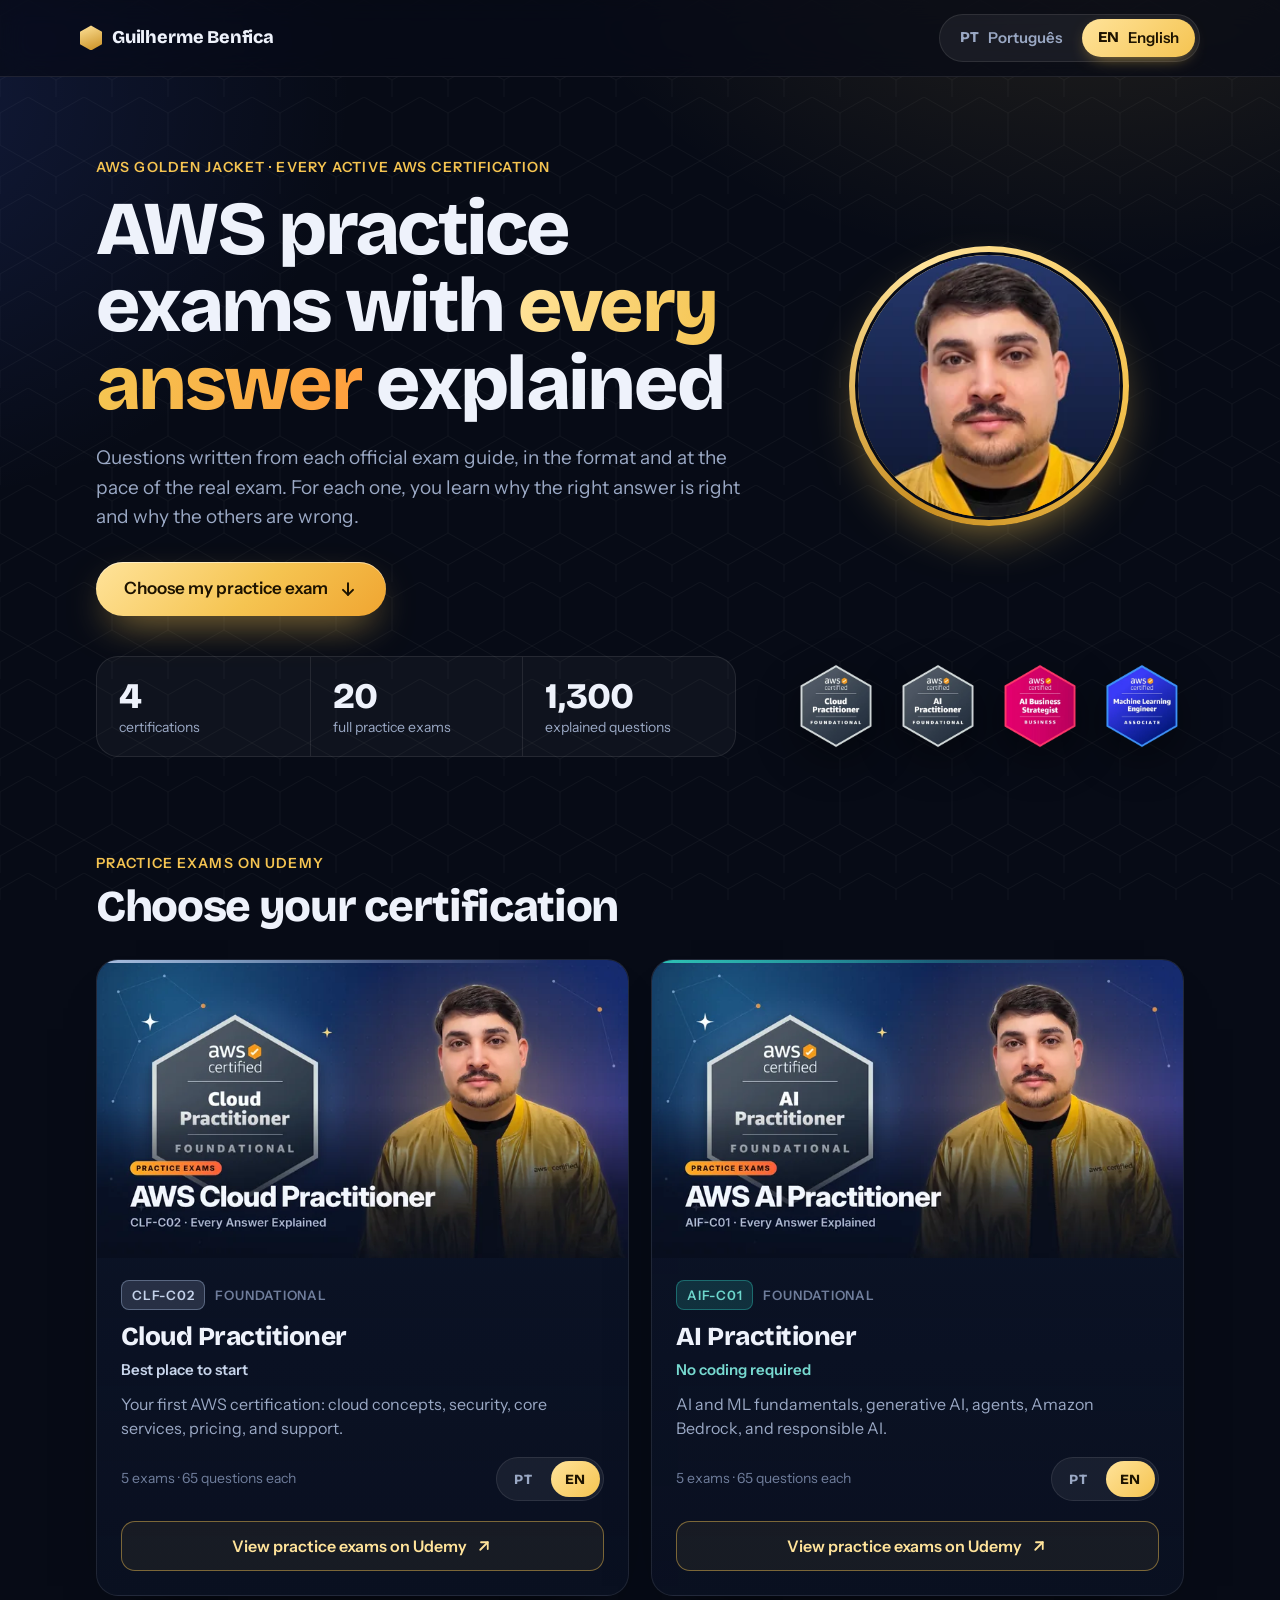
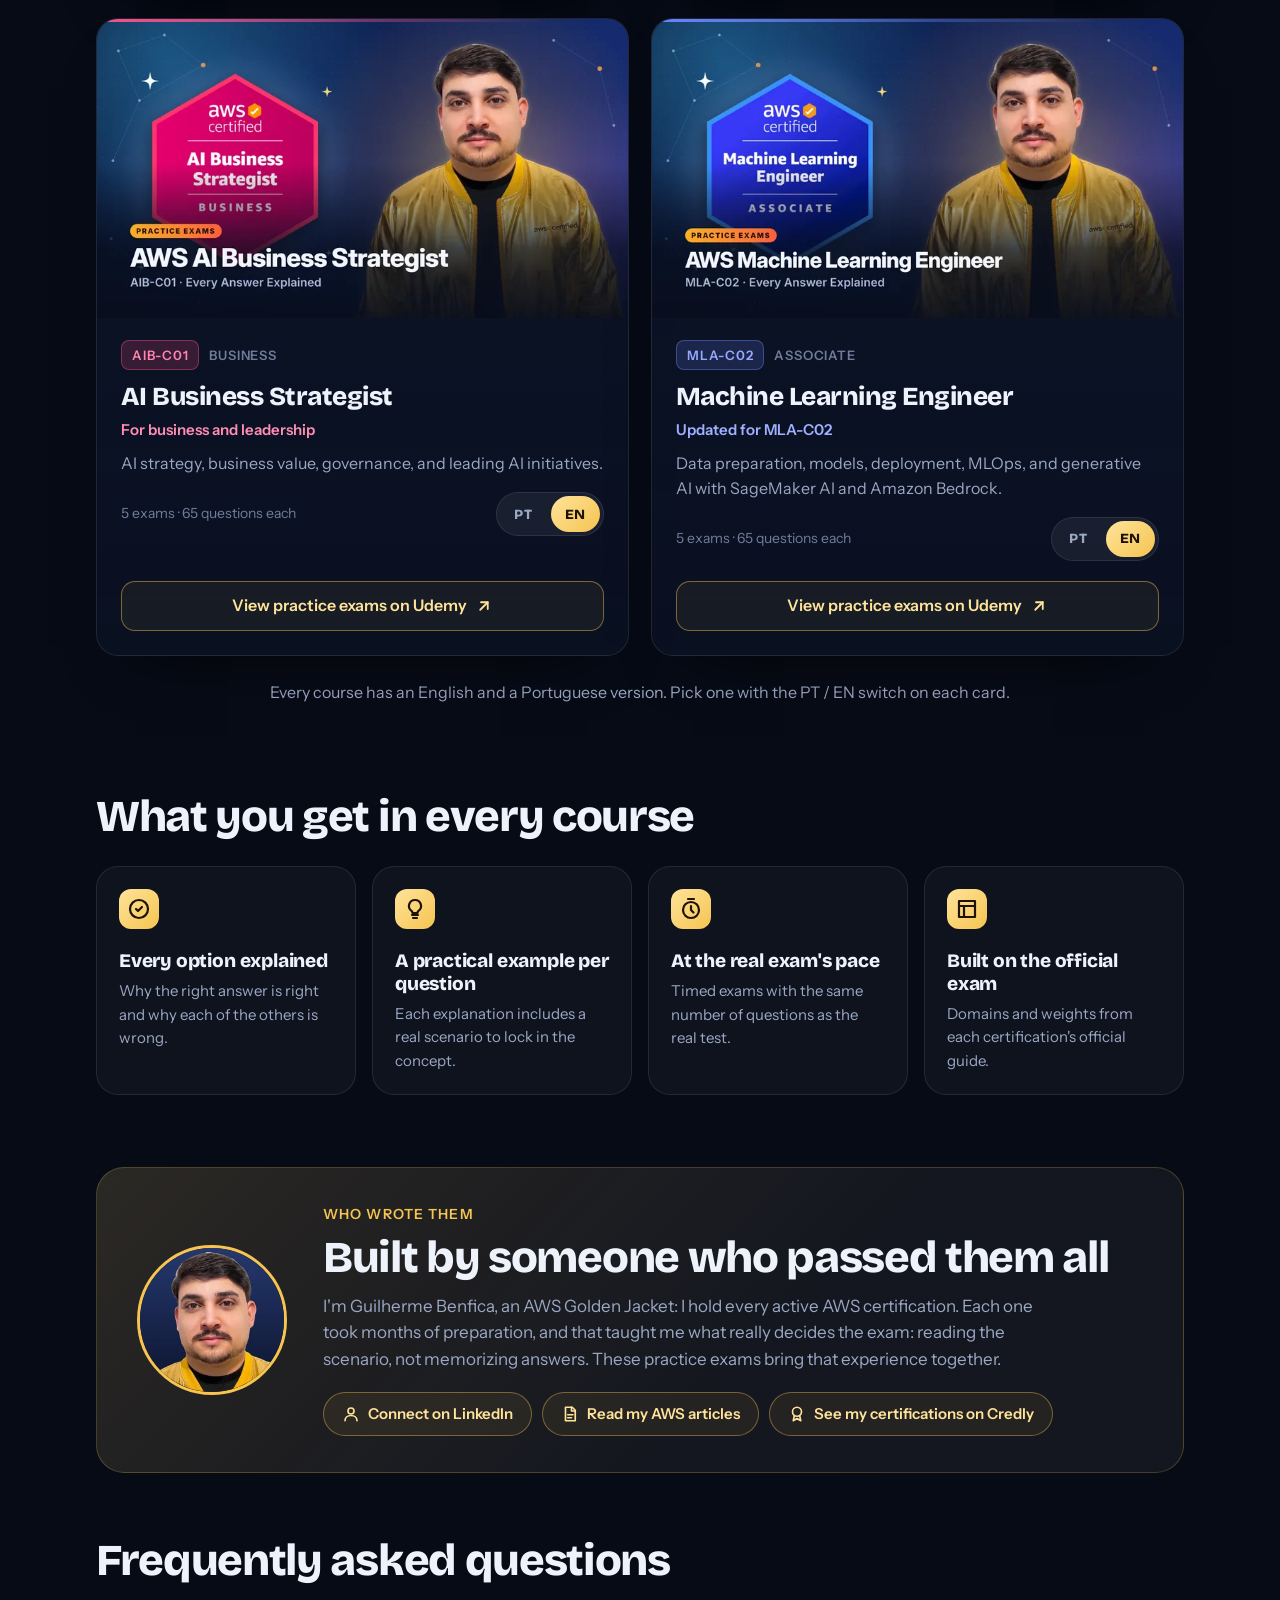
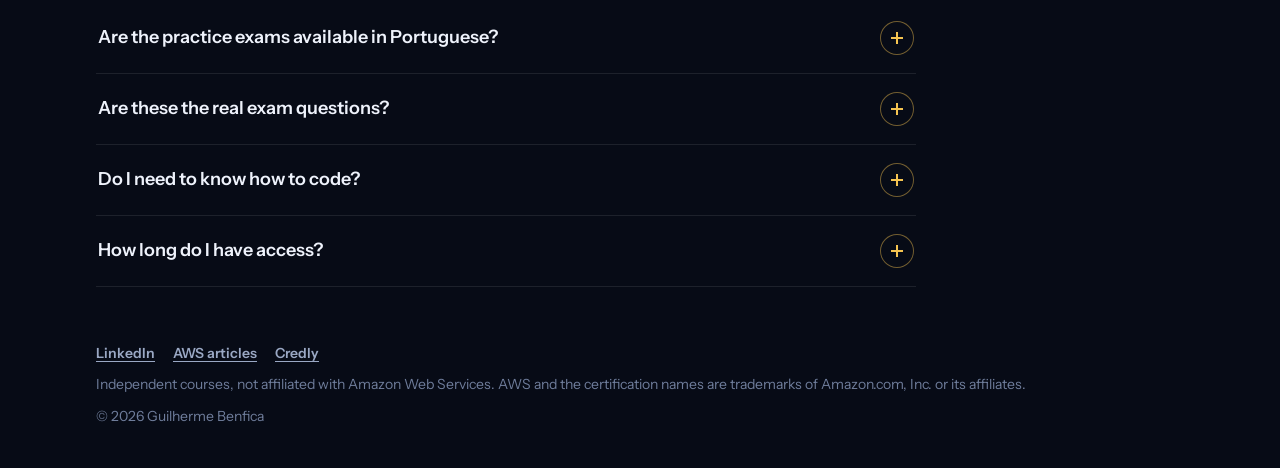
==== commit 93d39357: "Botões PT / EN em cada curso e novo ícone das perguntas frequentes" ====
--- a/en/index.html
+++ b/en/index.html
@@ -29,7 +29,7 @@
   <meta name="twitter:image" content="https://guilherme-benfica.github.io/links/img/og-en.jpg">
   <link rel="preload" href="../fonts/bricolage-grotesque-latin-800-normal.woff2" as="font" type="font/woff2" crossorigin>
   <link rel="preload" href="../fonts/instrument-sans-latin-400-normal.woff2" as="font" type="font/woff2" crossorigin>
-  <link rel="stylesheet" href="../style.css?v=8">
+  <link rel="stylesheet" href="../style.css?v=9">
   <script type="application/ld+json">
 {
  "@context": "https://schema.org",
@@ -152,7 +152,7 @@
      "name": "Are the practice exams available in Portuguese?",
      "acceptedAnswer": {
       "@type": "Answer",
-      "text": "Yes. Each course has an English and a Portuguese version, with the same questions and explanations. Use the language switch at the top of the page."
+      "text": "Yes. Each course has an English and a Portuguese version, with the same questions and explanations. Just pick PT or EN on the course card."
      }
     },
     {
@@ -201,65 +201,77 @@
 
   <main>
     <section class="hero">
-      <div class="hero-photo"><img src="../img/foto.webp?v=8" width="240" height="240" alt="Photo of Guilherme Benfica"></div>
+      <div class="hero-photo"><img src="../img/foto.webp?v=9" width="240" height="240" alt="Photo of Guilherme Benfica"></div>
       <p class="eyebrow">AWS Golden Jacket · every active AWS certification</p>
       <h1>AWS practice exams with <em>every answer</em> explained</h1>
       <p class="lede">Questions written from each official exam guide, in the format and at the pace of the real exam. For each one, you learn why the right answer is right and why the others are wrong.</p>
       <a class="cta" href="#simulados">Choose my practice exam <svg viewBox="0 0 24 24" aria-hidden="true"><path d="M12 5v14"/><path d="M6 13l6 6 6-6"/></svg></a>
       <ul class="stats"><li><strong>4</strong><span>certifications</span></li><li><strong>20</strong><span>full practice exams</span></li><li><strong>1,300</strong><span>explained questions</span></li></ul>
-      <ul class="badges" aria-hidden="true"><li><img src="../img/badge-clf.webp?v=8" width="240" height="240" alt="" loading="lazy"></li><li><img src="../img/badge-aif.webp?v=8" width="240" height="240" alt="" loading="lazy"></li><li><img src="../img/badge-aib.webp?v=8" width="240" height="240" alt="" loading="lazy"></li><li><img src="../img/badge-mla.webp?v=8" width="240" height="240" alt="" loading="lazy"></li></ul>
+      <ul class="badges" aria-hidden="true"><li><img src="../img/badge-clf.webp?v=9" width="240" height="240" alt="" loading="lazy"></li><li><img src="../img/badge-aif.webp?v=9" width="240" height="240" alt="" loading="lazy"></li><li><img src="../img/badge-aib.webp?v=9" width="240" height="240" alt="" loading="lazy"></li><li><img src="../img/badge-mla.webp?v=9" width="240" height="240" alt="" loading="lazy"></li></ul>
     </section>
 
     <section class="courses" id="simulados" aria-labelledby="courses-h">
       <p class="kicker">Practice exams on Udemy</p>
       <h2 id="courses-h">Choose your certification</h2>
       <ul class="grid">
-      <li class="card c-clf" style="--i:0">
-        <div class="card-media"><img src="../img/clf-en.webp?v=8" width="750" height="422" fetchpriority="high" decoding="async" alt="Course cover for the AWS Certified Cloud Practitioner (CLF-C02) practice exams"></div>
+      <li class="card c-clf" style="--i:0" data-href-pt="https://www.udemy.com/course/simulados-aws-cloud-practitioner-clf-c02-atualizado/?referralCode=EC24E96FDD556E35A0CD&amp;couponCode=AWSGRATIS2026" data-img-pt="../img/clf-pt.webp?v=9" data-btn-pt="View the Portuguese version on Udemy" data-aria-pt="Open the CLF-C02 Cloud Practitioner practice exams in Portuguese on Udemy" data-href-en="https://www.udemy.com/course/aws-cloud-practitioner-practice-exams-clf-c02-updated/?referralCode=2849BD6DE0A1EBC83FCE&amp;couponCode=AWSFREE2026" data-img-en="../img/clf-en.webp?v=9" data-btn-en="View practice exams on Udemy" data-aria-en="Open the CLF-C02 Cloud Practitioner practice exams in English on Udemy">
+        <div class="card-media"><img src="../img/clf-en.webp?v=9" width="750" height="422" fetchpriority="high" decoding="async" alt="Course cover for the AWS Certified Cloud Practitioner (CLF-C02) practice exams"></div>
         <div class="card-body">
           <div class="card-meta"><span class="code">CLF-C02</span><span class="level">Foundational</span></div>
-          <h3><a href="https://www.udemy.com/course/aws-cloud-practitioner-practice-exams-clf-c02-updated/?referralCode=2849BD6DE0A1EBC83FCE&amp;couponCode=AWSFREE2026" target="_blank" rel="noopener" aria-label="Open the CLF-C02 Cloud Practitioner practice exams on Udemy">Cloud Practitioner</a></h3>
+          <h3><a href="https://www.udemy.com/course/aws-cloud-practitioner-practice-exams-clf-c02-updated/?referralCode=2849BD6DE0A1EBC83FCE&amp;couponCode=AWSFREE2026" target="_blank" rel="noopener" aria-label="Open the CLF-C02 Cloud Practitioner practice exams in English on Udemy">Cloud Practitioner</a></h3>
           <p class="tag">Best place to start</p>
           <p class="desc">Your first AWS certification: cloud concepts, security, core services, pricing, and support.</p>
-          <p class="facts">5 exams · 65 questions each</p>
-          <span class="btn" aria-hidden="true">View practice exams on Udemy <svg viewBox="0 0 24 24"><path d="M7 17L17 7"/><path d="M8 7h9v9"/></svg></span>
+          <div class="facts-row">
+            <p class="facts">5 exams · 65 questions each</p>
+            <div class="clang" role="group" aria-label="Practice exam language" hidden><button type="button" data-set="pt" lang="pt-BR" aria-pressed="false">PT</button><button type="button" data-set="en" lang="en" aria-pressed="true">EN</button></div>
+          </div>
+          <span class="btn" aria-hidden="true"><span class="btn-label">View practice exams on Udemy</span> <svg viewBox="0 0 24 24"><path d="M7 17L17 7"/><path d="M8 7h9v9"/></svg></span>
         </div>
       </li>
-      <li class="card c-aif" style="--i:1">
-        <div class="card-media"><img src="../img/aif-en.webp?v=8" width="750" height="422" fetchpriority="high" decoding="async" alt="Course cover for the AWS Certified AI Practitioner (AIF-C01) practice exams"></div>
+      <li class="card c-aif" style="--i:1" data-href-pt="https://www.udemy.com/course/simulados-aws-ai-practitioner-aif-c01-atualizado/?referralCode=81BEE17F71273E8EC291&amp;couponCode=AWSFREE" data-img-pt="../img/aif-pt.webp?v=9" data-btn-pt="View the Portuguese version on Udemy" data-aria-pt="Open the AIF-C01 AI Practitioner practice exams in Portuguese on Udemy" data-href-en="https://www.udemy.com/course/aws-ai-practitioner-practice-exams-aif-c01/?referralCode=43233F7D54E7BBA1B47E&amp;couponCode=AWSFREE2026" data-img-en="../img/aif-en.webp?v=9" data-btn-en="View practice exams on Udemy" data-aria-en="Open the AIF-C01 AI Practitioner practice exams in English on Udemy">
+        <div class="card-media"><img src="../img/aif-en.webp?v=9" width="750" height="422" fetchpriority="high" decoding="async" alt="Course cover for the AWS Certified AI Practitioner (AIF-C01) practice exams"></div>
         <div class="card-body">
           <div class="card-meta"><span class="code">AIF-C01</span><span class="level">Foundational</span></div>
-          <h3><a href="https://www.udemy.com/course/aws-ai-practitioner-practice-exams-aif-c01/?referralCode=43233F7D54E7BBA1B47E&amp;couponCode=AWSFREE2026" target="_blank" rel="noopener" aria-label="Open the AIF-C01 AI Practitioner practice exams on Udemy">AI Practitioner</a></h3>
+          <h3><a href="https://www.udemy.com/course/aws-ai-practitioner-practice-exams-aif-c01/?referralCode=43233F7D54E7BBA1B47E&amp;couponCode=AWSFREE2026" target="_blank" rel="noopener" aria-label="Open the AIF-C01 AI Practitioner practice exams in English on Udemy">AI Practitioner</a></h3>
           <p class="tag">No coding required</p>
           <p class="desc">AI and ML fundamentals, generative AI, agents, Amazon Bedrock, and responsible AI.</p>
-          <p class="facts">5 exams · 65 questions each</p>
-          <span class="btn" aria-hidden="true">View practice exams on Udemy <svg viewBox="0 0 24 24"><path d="M7 17L17 7"/><path d="M8 7h9v9"/></svg></span>
+          <div class="facts-row">
+            <p class="facts">5 exams · 65 questions each</p>
+            <div class="clang" role="group" aria-label="Practice exam language" hidden><button type="button" data-set="pt" lang="pt-BR" aria-pressed="false">PT</button><button type="button" data-set="en" lang="en" aria-pressed="true">EN</button></div>
+          </div>
+          <span class="btn" aria-hidden="true"><span class="btn-label">View practice exams on Udemy</span> <svg viewBox="0 0 24 24"><path d="M7 17L17 7"/><path d="M8 7h9v9"/></svg></span>
         </div>
       </li>
-      <li class="card c-aib" style="--i:2">
-        <div class="card-media"><img src="../img/aib-en.webp?v=8" width="750" height="422" loading="lazy" decoding="async" alt="Course cover for the AWS Certified AI Business Strategist (AIB-C01) practice exams"></div>
+      <li class="card c-aib" style="--i:2" data-href-pt="https://www.udemy.com/course/simulados-aws-ai-business-strategist-aib-c01/?referralCode=FE9480FFEC3ACC4BABCC&amp;couponCode=AWSFREE" data-img-pt="../img/aib-pt.webp?v=9" data-btn-pt="View the Portuguese version on Udemy" data-aria-pt="Open the AIB-C01 AI Business Strategist practice exams in Portuguese on Udemy" data-href-en="https://www.udemy.com/course/aws-ai-business-strategist-practice-exams-aib-c01/?referralCode=9FB0C7D2A84E522D44F3&amp;couponCode=AWSFREE" data-img-en="../img/aib-en.webp?v=9" data-btn-en="View practice exams on Udemy" data-aria-en="Open the AIB-C01 AI Business Strategist practice exams in English on Udemy">
+        <div class="card-media"><img src="../img/aib-en.webp?v=9" width="750" height="422" loading="lazy" decoding="async" alt="Course cover for the AWS Certified AI Business Strategist (AIB-C01) practice exams"></div>
         <div class="card-body">
           <div class="card-meta"><span class="code">AIB-C01</span><span class="level">Business</span></div>
-          <h3><a href="https://www.udemy.com/course/aws-ai-business-strategist-practice-exams-aib-c01/?referralCode=9FB0C7D2A84E522D44F3&amp;couponCode=AWSFREE" target="_blank" rel="noopener" aria-label="Open the AIB-C01 AI Business Strategist practice exams on Udemy">AI Business Strategist</a></h3>
+          <h3><a href="https://www.udemy.com/course/aws-ai-business-strategist-practice-exams-aib-c01/?referralCode=9FB0C7D2A84E522D44F3&amp;couponCode=AWSFREE" target="_blank" rel="noopener" aria-label="Open the AIB-C01 AI Business Strategist practice exams in English on Udemy">AI Business Strategist</a></h3>
           <p class="tag">For business and leadership</p>
           <p class="desc">AI strategy, business value, governance, and leading AI initiatives.</p>
-          <p class="facts">5 exams · 65 questions each</p>
-          <span class="btn" aria-hidden="true">View practice exams on Udemy <svg viewBox="0 0 24 24"><path d="M7 17L17 7"/><path d="M8 7h9v9"/></svg></span>
+          <div class="facts-row">
+            <p class="facts">5 exams · 65 questions each</p>
+            <div class="clang" role="group" aria-label="Practice exam language" hidden><button type="button" data-set="pt" lang="pt-BR" aria-pressed="false">PT</button><button type="button" data-set="en" lang="en" aria-pressed="true">EN</button></div>
+          </div>
+          <span class="btn" aria-hidden="true"><span class="btn-label">View practice exams on Udemy</span> <svg viewBox="0 0 24 24"><path d="M7 17L17 7"/><path d="M8 7h9v9"/></svg></span>
         </div>
       </li>
-      <li class="card c-mla" style="--i:3">
-        <div class="card-media"><img src="../img/mla-en.webp?v=8" width="750" height="422" loading="lazy" decoding="async" alt="Course cover for the AWS Certified Machine Learning Engineer - Associate (MLA-C02) practice exams"></div>
+      <li class="card c-mla" style="--i:3" data-href-pt="https://www.udemy.com/course/simulados-aws-machine-learning-engineer-mla-c02/?referralCode=425ACC388C26A359F7CD&amp;couponCode=AWSFREE" data-img-pt="../img/mla-pt.webp?v=9" data-btn-pt="View the Portuguese version on Udemy" data-aria-pt="Open the MLA-C02 Machine Learning Engineer practice exams in Portuguese on Udemy" data-href-en="https://www.udemy.com/course/aws-machine-learning-engineer-practice-exams-mla-c02/?referralCode=CFB4C2B61A3481D5FB71&amp;couponCode=AWSFREE" data-img-en="../img/mla-en.webp?v=9" data-btn-en="View practice exams on Udemy" data-aria-en="Open the MLA-C02 Machine Learning Engineer practice exams in English on Udemy">
+        <div class="card-media"><img src="../img/mla-en.webp?v=9" width="750" height="422" loading="lazy" decoding="async" alt="Course cover for the AWS Certified Machine Learning Engineer - Associate (MLA-C02) practice exams"></div>
         <div class="card-body">
           <div class="card-meta"><span class="code">MLA-C02</span><span class="level">Associate</span></div>
-          <h3><a href="https://www.udemy.com/course/aws-machine-learning-engineer-practice-exams-mla-c02/?referralCode=CFB4C2B61A3481D5FB71&amp;couponCode=AWSFREE" target="_blank" rel="noopener" aria-label="Open the MLA-C02 Machine Learning Engineer practice exams on Udemy">Machine Learning Engineer</a></h3>
+          <h3><a href="https://www.udemy.com/course/aws-machine-learning-engineer-practice-exams-mla-c02/?referralCode=CFB4C2B61A3481D5FB71&amp;couponCode=AWSFREE" target="_blank" rel="noopener" aria-label="Open the MLA-C02 Machine Learning Engineer practice exams in English on Udemy">Machine Learning Engineer</a></h3>
           <p class="tag">Updated for MLA-C02</p>
           <p class="desc">Data preparation, models, deployment, MLOps, and generative AI with SageMaker AI and Amazon Bedrock.</p>
-          <p class="facts">5 exams · 65 questions each</p>
-          <span class="btn" aria-hidden="true">View practice exams on Udemy <svg viewBox="0 0 24 24"><path d="M7 17L17 7"/><path d="M8 7h9v9"/></svg></span>
+          <div class="facts-row">
+            <p class="facts">5 exams · 65 questions each</p>
+            <div class="clang" role="group" aria-label="Practice exam language" hidden><button type="button" data-set="pt" lang="pt-BR" aria-pressed="false">PT</button><button type="button" data-set="en" lang="en" aria-pressed="true">EN</button></div>
+          </div>
+          <span class="btn" aria-hidden="true"><span class="btn-label">View practice exams on Udemy</span> <svg viewBox="0 0 24 24"><path d="M7 17L17 7"/><path d="M8 7h9v9"/></svg></span>
         </div>
       </li>
       </ul>
-      <p class="switch-note">Prefer to study in Portuguese? <a href="../" hreflang="pt-BR">See the Portuguese version &rarr;</a></p>
+      <p class="switch-note">Every course has an English and a Portuguese version. Pick one with the PT / EN switch on each card.</p>
     </section>
 
     <section class="benefits" aria-labelledby="benefits-h">
@@ -273,7 +285,7 @@
     </section>
 
     <section class="author" aria-labelledby="author-h">
-      <img src="../img/foto.webp?v=8" width="240" height="240" alt="" loading="lazy">
+      <img src="../img/foto.webp?v=9" width="240" height="240" alt="" loading="lazy">
       <div>
         <p class="kicker">Who wrote them</p>
         <h2 id="author-h">Built by someone who passed them all</h2>
@@ -284,7 +296,7 @@
 
     <section class="faq" aria-labelledby="faq-h">
       <h2 id="faq-h">Frequently asked questions</h2>
-        <details><summary>Are the practice exams available in Portuguese?</summary><p>Yes. Each course has an English and a Portuguese version, with the same questions and explanations. Use the language switch at the top of the page.</p></details>
+        <details><summary>Are the practice exams available in Portuguese?</summary><p>Yes. Each course has an English and a Portuguese version, with the same questions and explanations. Just pick PT or EN on the course card.</p></details>
         <details><summary>Are these the real exam questions?</summary><p>No. They are original questions written from each official exam guide, to train the same kind of reasoning the exam tests.</p></details>
         <details><summary>Do I need to know how to code?</summary><p>Not for CLF-C02, AIF-C01, or AIB-C01. MLA-C02 is an Associate-level exam and expects familiarity with data and machine learning on AWS.</p></details>
         <details><summary>How long do I have access?</summary><p>On Udemy, course access is lifetime and includes updates to the practice exams.</p></details>
@@ -300,6 +312,23 @@
   </footer>
 
   <script>
+  (function () {
+    document.querySelectorAll('.card').forEach(function (card) {
+      var group = card.querySelector('.clang'), link = card.querySelector('h3 a'),
+          img = card.querySelector('.card-media img'), label = card.querySelector('.btn-label');
+      group.hidden = false;
+      group.querySelectorAll('button').forEach(function (btn) {
+        btn.addEventListener('click', function () {
+          var l = btn.getAttribute('data-set');
+          group.querySelectorAll('button').forEach(function (b) { b.setAttribute('aria-pressed', b === btn ? 'true' : 'false'); });
+          link.href = card.getAttribute('data-href-' + l);
+          link.setAttribute('aria-label', card.getAttribute('data-aria-' + l));
+          img.src = card.getAttribute('data-img-' + l);
+          label.textContent = card.getAttribute('data-btn-' + l);
+        });
+      });
+    });
+  })();
   (function () {
     var hint = document.getElementById('hint'), key = 'links-hint-closed';
     var pageLang = hint.getAttribute('data-lang');
--- a/style.css
+++ b/style.css
@@ -173,7 +173,7 @@
 .card h3 a::after { content: ""; position: absolute; inset: 0; z-index: 3; border-radius: var(--radius); }
 .tag { margin-top: 6px; font-size: 15px; font-weight: 600; color: color-mix(in srgb, var(--acc) 65%, #fff); }
 .desc { margin-top: 10px; color: var(--muted); font-size: 16px; }
-.facts { margin-top: 14px; font-size: 14px; color: var(--faint); }
+.facts { font-size: 14px; color: var(--faint); }
 .btn {
   margin-top: 20px; align-self: stretch; display: inline-flex; align-items: center; justify-content: center; gap: 8px;
   min-height: 50px; border-radius: 14px; font-weight: 600; font-size: 16px;
@@ -182,7 +182,16 @@
 }
 .btn svg { width: 18px; height: 18px; stroke-width: 2.4; }
 .card-body .btn { margin-top: auto; }
-.card-body .facts { margin-bottom: 20px; }
+.facts-row { margin: 16px 0 20px; display: flex; align-items: center; justify-content: space-between; gap: 12px; flex-wrap: wrap; }
+.clang { position: relative; z-index: 4; display: inline-flex; padding: 3px; gap: 3px; border-radius: 999px; background: var(--panel-2); border: 1px solid var(--line); }
+.clang[hidden] { display: none; }
+.clang button {
+  min-width: 48px; min-height: 36px; padding: 0 14px; border: 0; border-radius: 999px; cursor: pointer;
+  background: transparent; color: var(--muted); font-family: var(--display); font-weight: 800; font-size: 14px; letter-spacing: 0.05em;
+  transition: background .2s, color .2s;
+}
+.clang button:hover { color: var(--ink); }
+.clang button[aria-pressed="true"] { background: linear-gradient(135deg, var(--gold-hi), var(--gold)); color: var(--ink-on-gold); }
 .card:hover, .card:focus-within { transform: translateY(-4px); border-color: color-mix(in srgb, var(--acc) 45%, transparent); box-shadow: 0 34px 70px -38px color-mix(in srgb, var(--acc) 60%, #000); }
 .card:hover .card-media img { transform: scale(1.035); }
 .card:hover .btn, .card:focus-within .btn { background: linear-gradient(135deg, var(--gold-hi), var(--gold)); color: var(--ink-on-gold); border-color: transparent; }
@@ -230,8 +239,17 @@
   padding: 18px 2px; font-weight: 600; font-size: 18px;
 }
 summary::-webkit-details-marker { display: none; }
-summary::after { content: "+"; flex: none; font-family: var(--display); font-size: 26px; line-height: 1; color: var(--gold); transition: transform .25s; }
-details[open] summary::after { transform: rotate(45deg); }
+summary::after {
+  content: ""; flex: none; width: 32px; height: 32px; border-radius: 50%;
+  border: 1px solid rgba(245, 196, 81, 0.45);
+  background: linear-gradient(var(--gold), var(--gold)) center / 12px 2px no-repeat, linear-gradient(var(--gold), var(--gold)) center / 2px 12px no-repeat;
+  transition: background-color .2s, border-color .2s;
+}
+summary:hover::after { border-color: var(--gold); }
+details[open] summary::after {
+  border-color: transparent;
+  background: linear-gradient(var(--ink-on-gold), var(--ink-on-gold)) center / 12px 2px no-repeat, linear-gradient(135deg, var(--gold-hi), var(--gold));
+}
 details p { padding: 0 2px 20px; color: var(--muted); max-width: 70ch; }
 
 /* ---------- rodapé ---------- */
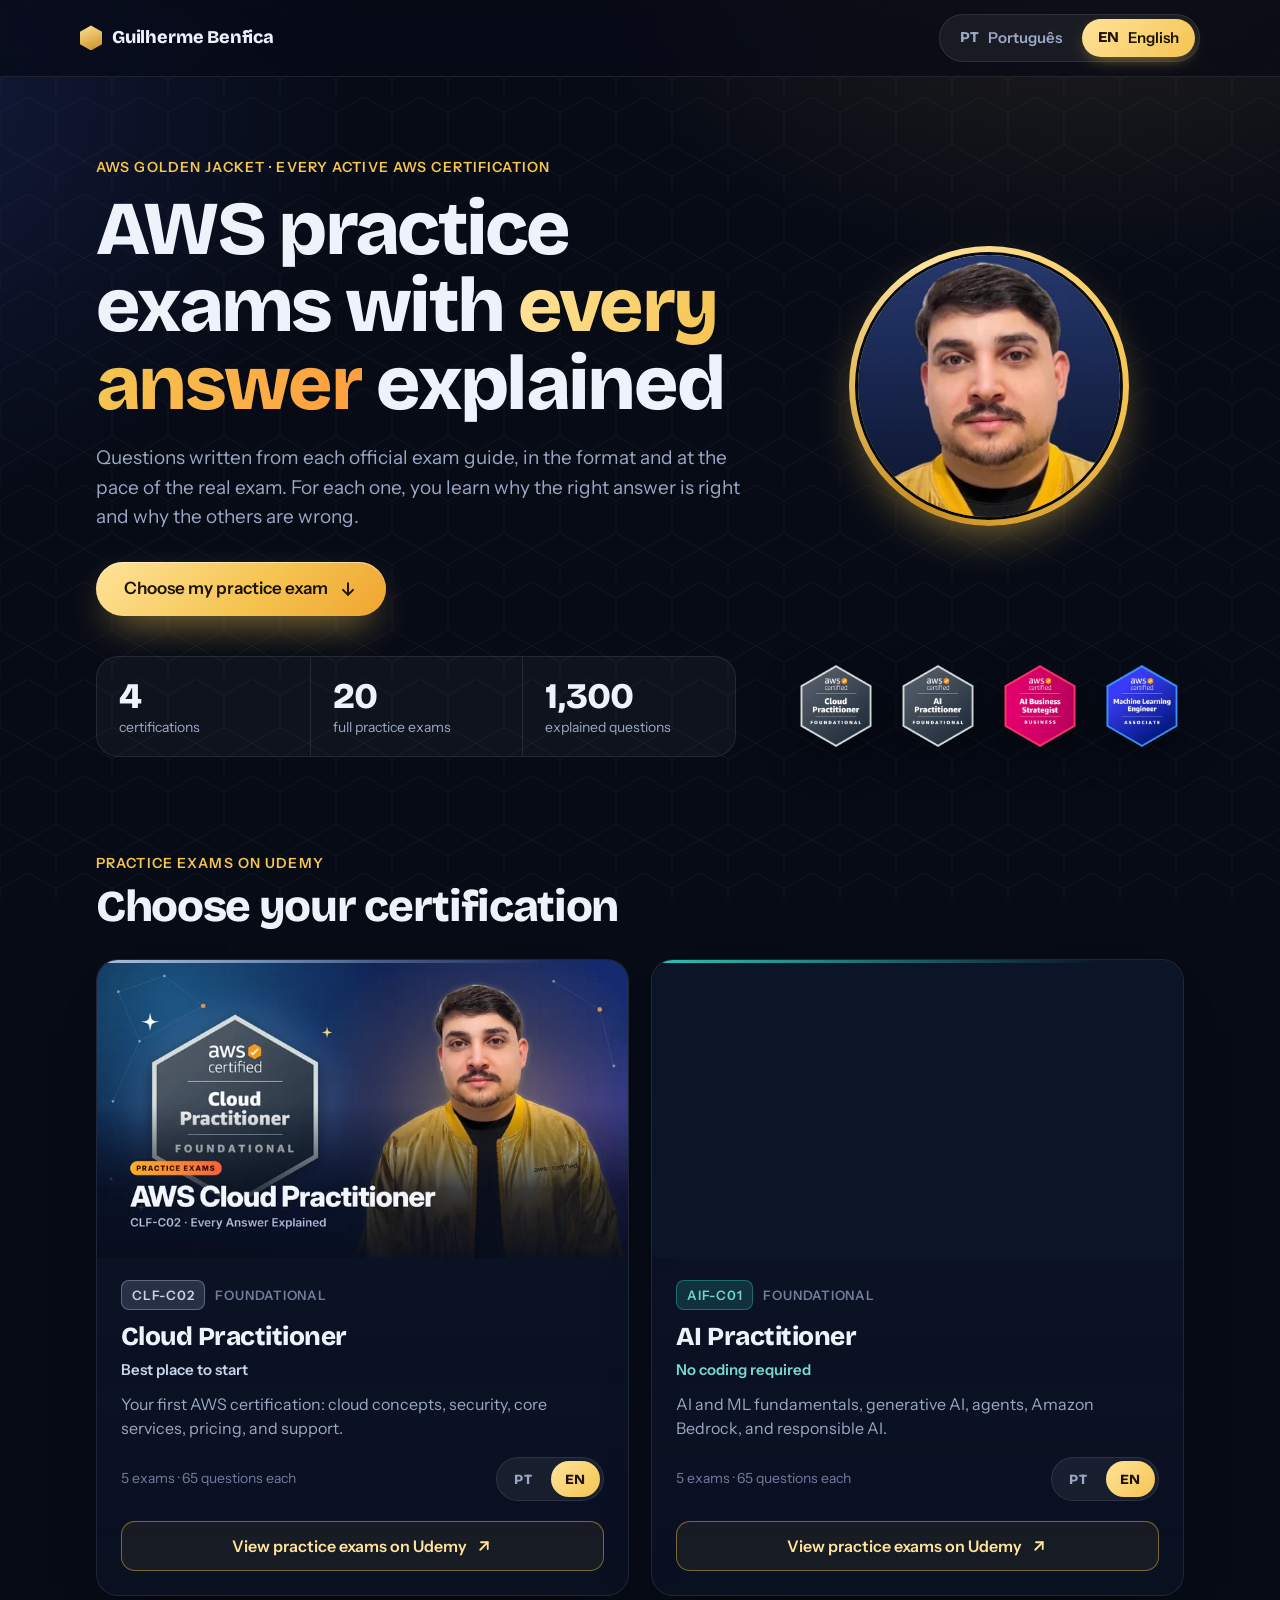
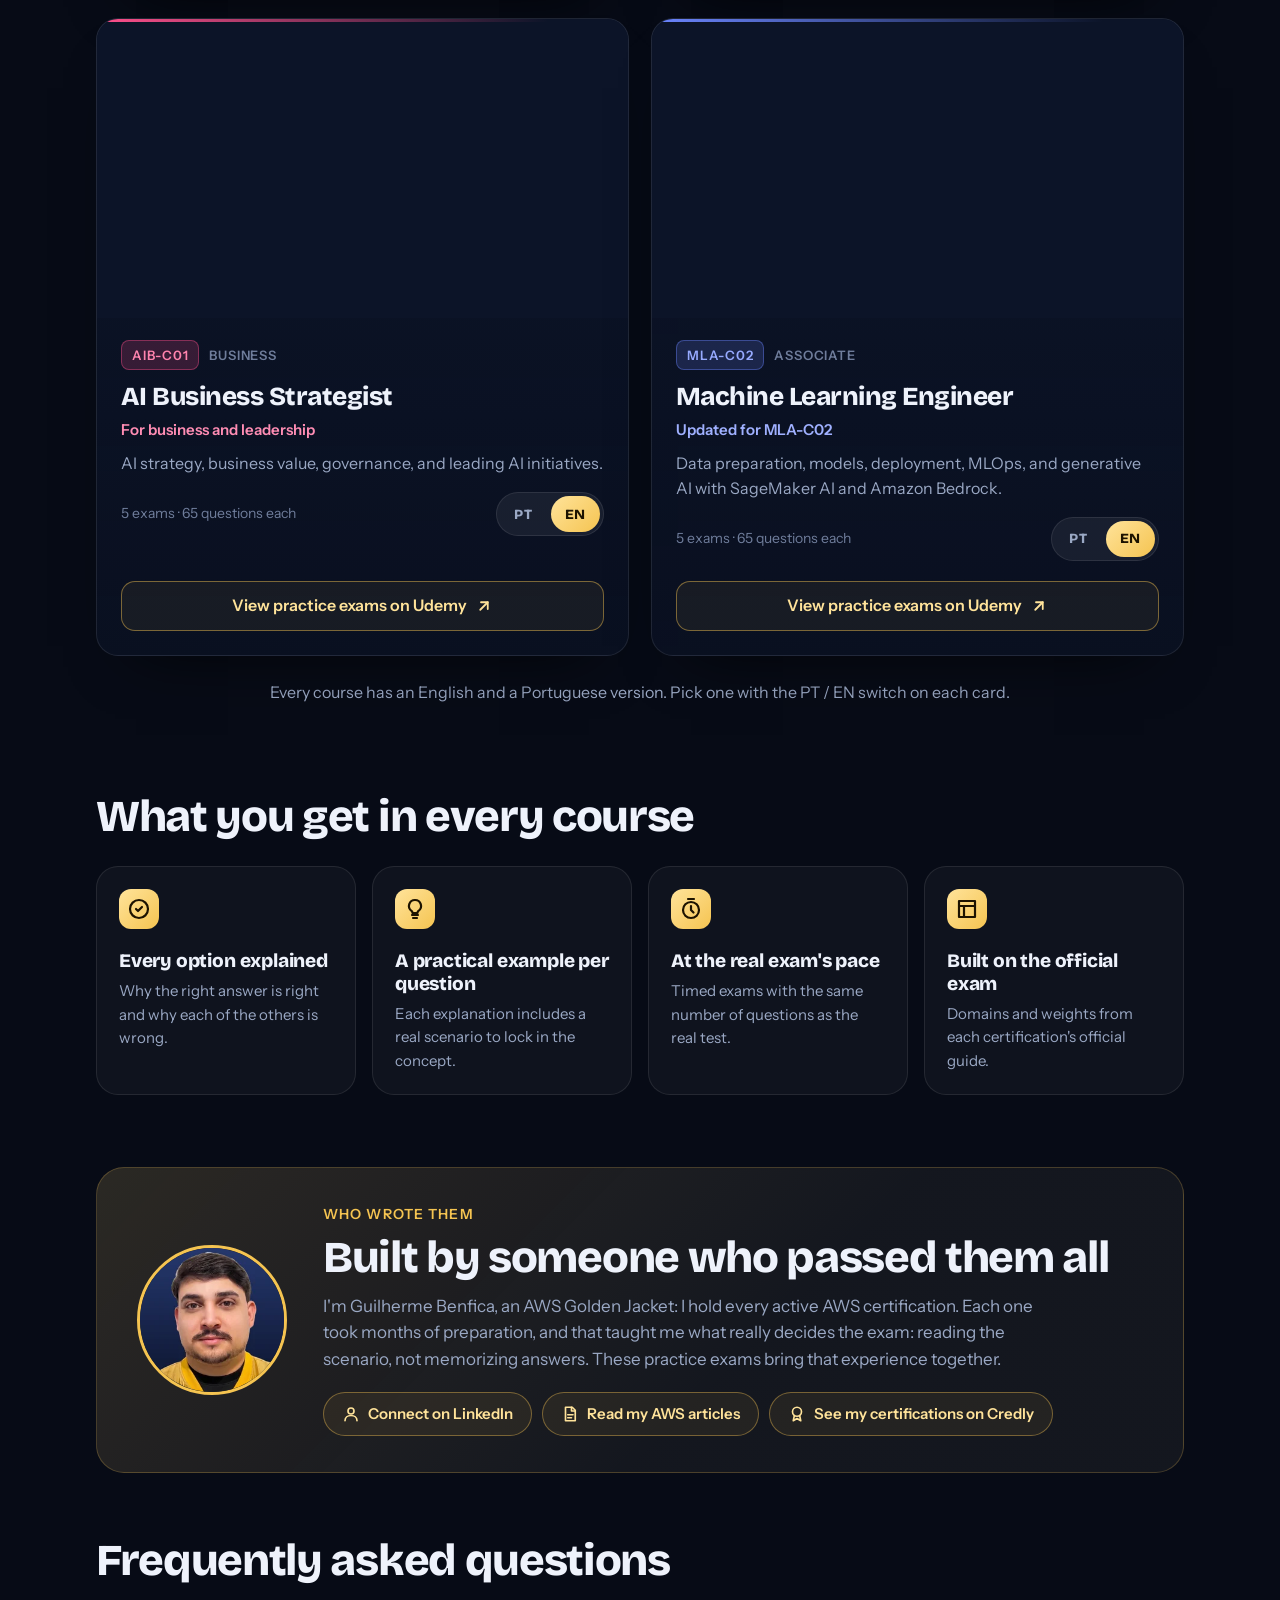
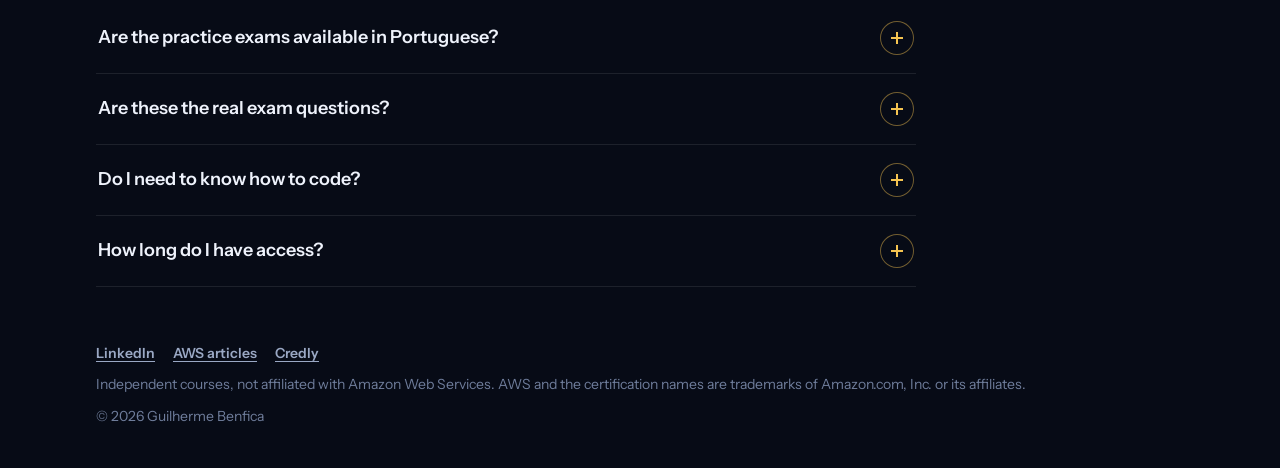
==== commit d330c1fe: "Segurança: Content Security Policy, referrer policy e script em arquivo próprio Documenta as medidas" ====
--- a/en/index.html
+++ b/en/index.html
@@ -3,6 +3,8 @@
 <head>
   <meta charset="UTF-8">
   <meta name="viewport" content="width=device-width, initial-scale=1">
+  <meta http-equiv="Content-Security-Policy" content="default-src 'none'; script-src 'self'; style-src 'self'; img-src 'self' data:; font-src 'self'; base-uri 'self'; form-action 'none'; object-src 'none'; upgrade-insecure-requests">
+  <meta name="referrer" content="strict-origin-when-cross-origin">
   <title>AWS Practice Exams | CLF-C02, AIF-C01, AIB-C01 and MLA-C02</title>
   <meta name="description" content="AWS practice exams with every answer explained for CLF-C02, AIF-C01, AIB-C01, and MLA-C02. 5 full 65-question exams per course, by an AWS Golden Jacket.">
   <meta name="author" content="Guilherme Benfica">
@@ -29,7 +31,7 @@
   <meta name="twitter:image" content="https://guilherme-benfica.github.io/links/img/og-en.jpg">
   <link rel="preload" href="../fonts/bricolage-grotesque-latin-800-normal.woff2" as="font" type="font/woff2" crossorigin>
   <link rel="preload" href="../fonts/instrument-sans-latin-400-normal.woff2" as="font" type="font/woff2" crossorigin>
-  <link rel="stylesheet" href="../style.css?v=9">
+  <link rel="stylesheet" href="../style.css?v=10">
   <script type="application/ld+json">
 {
  "@context": "https://schema.org",
@@ -201,21 +203,21 @@
 
   <main>
     <section class="hero">
-      <div class="hero-photo"><img src="../img/foto.webp?v=9" width="240" height="240" alt="Photo of Guilherme Benfica"></div>
+      <div class="hero-photo"><img src="../img/foto.webp?v=10" width="240" height="240" alt="Photo of Guilherme Benfica"></div>
       <p class="eyebrow">AWS Golden Jacket · every active AWS certification</p>
       <h1>AWS practice exams with <em>every answer</em> explained</h1>
       <p class="lede">Questions written from each official exam guide, in the format and at the pace of the real exam. For each one, you learn why the right answer is right and why the others are wrong.</p>
       <a class="cta" href="#simulados">Choose my practice exam <svg viewBox="0 0 24 24" aria-hidden="true"><path d="M12 5v14"/><path d="M6 13l6 6 6-6"/></svg></a>
       <ul class="stats"><li><strong>4</strong><span>certifications</span></li><li><strong>20</strong><span>full practice exams</span></li><li><strong>1,300</strong><span>explained questions</span></li></ul>
-      <ul class="badges" aria-hidden="true"><li><img src="../img/badge-clf.webp?v=9" width="240" height="240" alt="" loading="lazy"></li><li><img src="../img/badge-aif.webp?v=9" width="240" height="240" alt="" loading="lazy"></li><li><img src="../img/badge-aib.webp?v=9" width="240" height="240" alt="" loading="lazy"></li><li><img src="../img/badge-mla.webp?v=9" width="240" height="240" alt="" loading="lazy"></li></ul>
+      <ul class="badges" aria-hidden="true"><li><img src="../img/badge-clf.webp?v=10" width="240" height="240" alt="" loading="lazy"></li><li><img src="../img/badge-aif.webp?v=10" width="240" height="240" alt="" loading="lazy"></li><li><img src="../img/badge-aib.webp?v=10" width="240" height="240" alt="" loading="lazy"></li><li><img src="../img/badge-mla.webp?v=10" width="240" height="240" alt="" loading="lazy"></li></ul>
     </section>
 
     <section class="courses" id="simulados" aria-labelledby="courses-h">
       <p class="kicker">Practice exams on Udemy</p>
       <h2 id="courses-h">Choose your certification</h2>
       <ul class="grid">
-      <li class="card c-clf" style="--i:0" data-href-pt="https://www.udemy.com/course/simulados-aws-cloud-practitioner-clf-c02-atualizado/?referralCode=EC24E96FDD556E35A0CD&amp;couponCode=AWSGRATIS2026" data-img-pt="../img/clf-pt.webp?v=9" data-btn-pt="View the Portuguese version on Udemy" data-aria-pt="Open the CLF-C02 Cloud Practitioner practice exams in Portuguese on Udemy" data-href-en="https://www.udemy.com/course/aws-cloud-practitioner-practice-exams-clf-c02-updated/?referralCode=2849BD6DE0A1EBC83FCE&amp;couponCode=AWSFREE2026" data-img-en="../img/clf-en.webp?v=9" data-btn-en="View practice exams on Udemy" data-aria-en="Open the CLF-C02 Cloud Practitioner practice exams in English on Udemy">
-        <div class="card-media"><img src="../img/clf-en.webp?v=9" width="750" height="422" fetchpriority="high" decoding="async" alt="Course cover for the AWS Certified Cloud Practitioner (CLF-C02) practice exams"></div>
+      <li class="card c-clf" data-href-pt="https://www.udemy.com/course/simulados-aws-cloud-practitioner-clf-c02-atualizado/?referralCode=EC24E96FDD556E35A0CD&amp;couponCode=AWSGRATIS2026" data-img-pt="../img/clf-pt.webp?v=10" data-btn-pt="View the Portuguese version on Udemy" data-aria-pt="Open the CLF-C02 Cloud Practitioner practice exams in Portuguese on Udemy" data-href-en="https://www.udemy.com/course/aws-cloud-practitioner-practice-exams-clf-c02-updated/?referralCode=2849BD6DE0A1EBC83FCE&amp;couponCode=AWSFREE2026" data-img-en="../img/clf-en.webp?v=10" data-btn-en="View practice exams on Udemy" data-aria-en="Open the CLF-C02 Cloud Practitioner practice exams in English on Udemy">
+        <div class="card-media"><img src="../img/clf-en.webp?v=10" width="750" height="422" fetchpriority="high" decoding="async" alt="Course cover for the AWS Certified Cloud Practitioner (CLF-C02) practice exams"></div>
         <div class="card-body">
           <div class="card-meta"><span class="code">CLF-C02</span><span class="level">Foundational</span></div>
           <h3><a href="https://www.udemy.com/course/aws-cloud-practitioner-practice-exams-clf-c02-updated/?referralCode=2849BD6DE0A1EBC83FCE&amp;couponCode=AWSFREE2026" target="_blank" rel="noopener" aria-label="Open the CLF-C02 Cloud Practitioner practice exams in English on Udemy">Cloud Practitioner</a></h3>
@@ -228,8 +230,8 @@
           <span class="btn" aria-hidden="true"><span class="btn-label">View practice exams on Udemy</span> <svg viewBox="0 0 24 24"><path d="M7 17L17 7"/><path d="M8 7h9v9"/></svg></span>
         </div>
       </li>
-      <li class="card c-aif" style="--i:1" data-href-pt="https://www.udemy.com/course/simulados-aws-ai-practitioner-aif-c01-atualizado/?referralCode=81BEE17F71273E8EC291&amp;couponCode=AWSFREE" data-img-pt="../img/aif-pt.webp?v=9" data-btn-pt="View the Portuguese version on Udemy" data-aria-pt="Open the AIF-C01 AI Practitioner practice exams in Portuguese on Udemy" data-href-en="https://www.udemy.com/course/aws-ai-practitioner-practice-exams-aif-c01/?referralCode=43233F7D54E7BBA1B47E&amp;couponCode=AWSFREE2026" data-img-en="../img/aif-en.webp?v=9" data-btn-en="View practice exams on Udemy" data-aria-en="Open the AIF-C01 AI Practitioner practice exams in English on Udemy">
-        <div class="card-media"><img src="../img/aif-en.webp?v=9" width="750" height="422" fetchpriority="high" decoding="async" alt="Course cover for the AWS Certified AI Practitioner (AIF-C01) practice exams"></div>
+      <li class="card c-aif" data-href-pt="https://www.udemy.com/course/simulados-aws-ai-practitioner-aif-c01-atualizado/?referralCode=81BEE17F71273E8EC291&amp;couponCode=AWSFREE" data-img-pt="../img/aif-pt.webp?v=10" data-btn-pt="View the Portuguese version on Udemy" data-aria-pt="Open the AIF-C01 AI Practitioner practice exams in Portuguese on Udemy" data-href-en="https://www.udemy.com/course/aws-ai-practitioner-practice-exams-aif-c01/?referralCode=43233F7D54E7BBA1B47E&amp;couponCode=AWSFREE2026" data-img-en="../img/aif-en.webp?v=10" data-btn-en="View practice exams on Udemy" data-aria-en="Open the AIF-C01 AI Practitioner practice exams in English on Udemy">
+        <div class="card-media"><img src="../img/aif-en.webp?v=10" width="750" height="422" fetchpriority="high" decoding="async" alt="Course cover for the AWS Certified AI Practitioner (AIF-C01) practice exams"></div>
         <div class="card-body">
           <div class="card-meta"><span class="code">AIF-C01</span><span class="level">Foundational</span></div>
           <h3><a href="https://www.udemy.com/course/aws-ai-practitioner-practice-exams-aif-c01/?referralCode=43233F7D54E7BBA1B47E&amp;couponCode=AWSFREE2026" target="_blank" rel="noopener" aria-label="Open the AIF-C01 AI Practitioner practice exams in English on Udemy">AI Practitioner</a></h3>
@@ -242,8 +244,8 @@
           <span class="btn" aria-hidden="true"><span class="btn-label">View practice exams on Udemy</span> <svg viewBox="0 0 24 24"><path d="M7 17L17 7"/><path d="M8 7h9v9"/></svg></span>
         </div>
       </li>
-      <li class="card c-aib" style="--i:2" data-href-pt="https://www.udemy.com/course/simulados-aws-ai-business-strategist-aib-c01/?referralCode=FE9480FFEC3ACC4BABCC&amp;couponCode=AWSFREE" data-img-pt="../img/aib-pt.webp?v=9" data-btn-pt="View the Portuguese version on Udemy" data-aria-pt="Open the AIB-C01 AI Business Strategist practice exams in Portuguese on Udemy" data-href-en="https://www.udemy.com/course/aws-ai-business-strategist-practice-exams-aib-c01/?referralCode=9FB0C7D2A84E522D44F3&amp;couponCode=AWSFREE" data-img-en="../img/aib-en.webp?v=9" data-btn-en="View practice exams on Udemy" data-aria-en="Open the AIB-C01 AI Business Strategist practice exams in English on Udemy">
-        <div class="card-media"><img src="../img/aib-en.webp?v=9" width="750" height="422" loading="lazy" decoding="async" alt="Course cover for the AWS Certified AI Business Strategist (AIB-C01) practice exams"></div>
+      <li class="card c-aib" data-href-pt="https://www.udemy.com/course/simulados-aws-ai-business-strategist-aib-c01/?referralCode=FE9480FFEC3ACC4BABCC&amp;couponCode=AWSFREE" data-img-pt="../img/aib-pt.webp?v=10" data-btn-pt="View the Portuguese version on Udemy" data-aria-pt="Open the AIB-C01 AI Business Strategist practice exams in Portuguese on Udemy" data-href-en="https://www.udemy.com/course/aws-ai-business-strategist-practice-exams-aib-c01/?referralCode=9FB0C7D2A84E522D44F3&amp;couponCode=AWSFREE" data-img-en="../img/aib-en.webp?v=10" data-btn-en="View practice exams on Udemy" data-aria-en="Open the AIB-C01 AI Business Strategist practice exams in English on Udemy">
+        <div class="card-media"><img src="../img/aib-en.webp?v=10" width="750" height="422" loading="lazy" decoding="async" alt="Course cover for the AWS Certified AI Business Strategist (AIB-C01) practice exams"></div>
         <div class="card-body">
           <div class="card-meta"><span class="code">AIB-C01</span><span class="level">Business</span></div>
           <h3><a href="https://www.udemy.com/course/aws-ai-business-strategist-practice-exams-aib-c01/?referralCode=9FB0C7D2A84E522D44F3&amp;couponCode=AWSFREE" target="_blank" rel="noopener" aria-label="Open the AIB-C01 AI Business Strategist practice exams in English on Udemy">AI Business Strategist</a></h3>
@@ -256,8 +258,8 @@
           <span class="btn" aria-hidden="true"><span class="btn-label">View practice exams on Udemy</span> <svg viewBox="0 0 24 24"><path d="M7 17L17 7"/><path d="M8 7h9v9"/></svg></span>
         </div>
       </li>
-      <li class="card c-mla" style="--i:3" data-href-pt="https://www.udemy.com/course/simulados-aws-machine-learning-engineer-mla-c02/?referralCode=425ACC388C26A359F7CD&amp;couponCode=AWSFREE" data-img-pt="../img/mla-pt.webp?v=9" data-btn-pt="View the Portuguese version on Udemy" data-aria-pt="Open the MLA-C02 Machine Learning Engineer practice exams in Portuguese on Udemy" data-href-en="https://www.udemy.com/course/aws-machine-learning-engineer-practice-exams-mla-c02/?referralCode=CFB4C2B61A3481D5FB71&amp;couponCode=AWSFREE" data-img-en="../img/mla-en.webp?v=9" data-btn-en="View practice exams on Udemy" data-aria-en="Open the MLA-C02 Machine Learning Engineer practice exams in English on Udemy">
-        <div class="card-media"><img src="../img/mla-en.webp?v=9" width="750" height="422" loading="lazy" decoding="async" alt="Course cover for the AWS Certified Machine Learning Engineer - Associate (MLA-C02) practice exams"></div>
+      <li class="card c-mla" data-href-pt="https://www.udemy.com/course/simulados-aws-machine-learning-engineer-mla-c02/?referralCode=425ACC388C26A359F7CD&amp;couponCode=AWSFREE" data-img-pt="../img/mla-pt.webp?v=10" data-btn-pt="View the Portuguese version on Udemy" data-aria-pt="Open the MLA-C02 Machine Learning Engineer practice exams in Portuguese on Udemy" data-href-en="https://www.udemy.com/course/aws-machine-learning-engineer-practice-exams-mla-c02/?referralCode=CFB4C2B61A3481D5FB71&amp;couponCode=AWSFREE" data-img-en="../img/mla-en.webp?v=10" data-btn-en="View practice exams on Udemy" data-aria-en="Open the MLA-C02 Machine Learning Engineer practice exams in English on Udemy">
+        <div class="card-media"><img src="../img/mla-en.webp?v=10" width="750" height="422" loading="lazy" decoding="async" alt="Course cover for the AWS Certified Machine Learning Engineer - Associate (MLA-C02) practice exams"></div>
         <div class="card-body">
           <div class="card-meta"><span class="code">MLA-C02</span><span class="level">Associate</span></div>
           <h3><a href="https://www.udemy.com/course/aws-machine-learning-engineer-practice-exams-mla-c02/?referralCode=CFB4C2B61A3481D5FB71&amp;couponCode=AWSFREE" target="_blank" rel="noopener" aria-label="Open the MLA-C02 Machine Learning Engineer practice exams in English on Udemy">Machine Learning Engineer</a></h3>
@@ -285,7 +287,7 @@
     </section>
 
     <section class="author" aria-labelledby="author-h">
-      <img src="../img/foto.webp?v=9" width="240" height="240" alt="" loading="lazy">
+      <img src="../img/foto.webp?v=10" width="240" height="240" alt="" loading="lazy">
       <div>
         <p class="kicker">Who wrote them</p>
         <h2 id="author-h">Built by someone who passed them all</h2>
@@ -311,37 +313,6 @@
     <p>&copy; 2026 Guilherme Benfica</p>
   </footer>
 
-  <script>
-  (function () {
-    document.querySelectorAll('.card').forEach(function (card) {
-      var group = card.querySelector('.clang'), link = card.querySelector('h3 a'),
-          img = card.querySelector('.card-media img'), label = card.querySelector('.btn-label');
-      group.hidden = false;
-      group.querySelectorAll('button').forEach(function (btn) {
-        btn.addEventListener('click', function () {
-          var l = btn.getAttribute('data-set');
-          group.querySelectorAll('button').forEach(function (b) { b.setAttribute('aria-pressed', b === btn ? 'true' : 'false'); });
-          link.href = card.getAttribute('data-href-' + l);
-          link.setAttribute('aria-label', card.getAttribute('data-aria-' + l));
-          img.src = card.getAttribute('data-img-' + l);
-          label.textContent = card.getAttribute('data-btn-' + l);
-        });
-      });
-    });
-  })();
-  (function () {
-    var hint = document.getElementById('hint'), key = 'links-hint-closed';
-    var pageLang = hint.getAttribute('data-lang');
-    var nav = (navigator.languages && navigator.languages[0]) || navigator.language || '';
-    var wantsPt = /^pt/i.test(nav);
-    var closed = false;
-    try { closed = localStorage.getItem(key) === '1'; } catch (e) {}
-    if (!closed && ((pageLang === 'pt' && nav && !wantsPt) || (pageLang === 'en' && wantsPt))) hint.hidden = false;
-    document.getElementById('hint-close').addEventListener('click', function () {
-      hint.hidden = true;
-      try { localStorage.setItem(key, '1'); } catch (e) {}
-    });
-  })();
-  </script>
+  <script src="../site.js?v=10" defer></script>
 </body>
 </html>
--- a/style.css
+++ b/style.css
@@ -284,7 +284,10 @@
   .cta { animation-delay: .32s; }
   .stats { animation-delay: .4s; }
   .badges { animation-delay: .48s; }
-  .card { animation-delay: calc(.2s + var(--i) * .08s); }
+  .card:nth-child(1) { animation-delay: .2s; }
+  .card:nth-child(2) { animation-delay: .28s; }
+  .card:nth-child(3) { animation-delay: .36s; }
+  .card:nth-child(4) { animation-delay: .44s; }
   @keyframes rise { from { opacity: 0; transform: translateY(18px); } to { opacity: 1; transform: none; } }
 }
 @media (prefers-reduced-motion: reduce) {
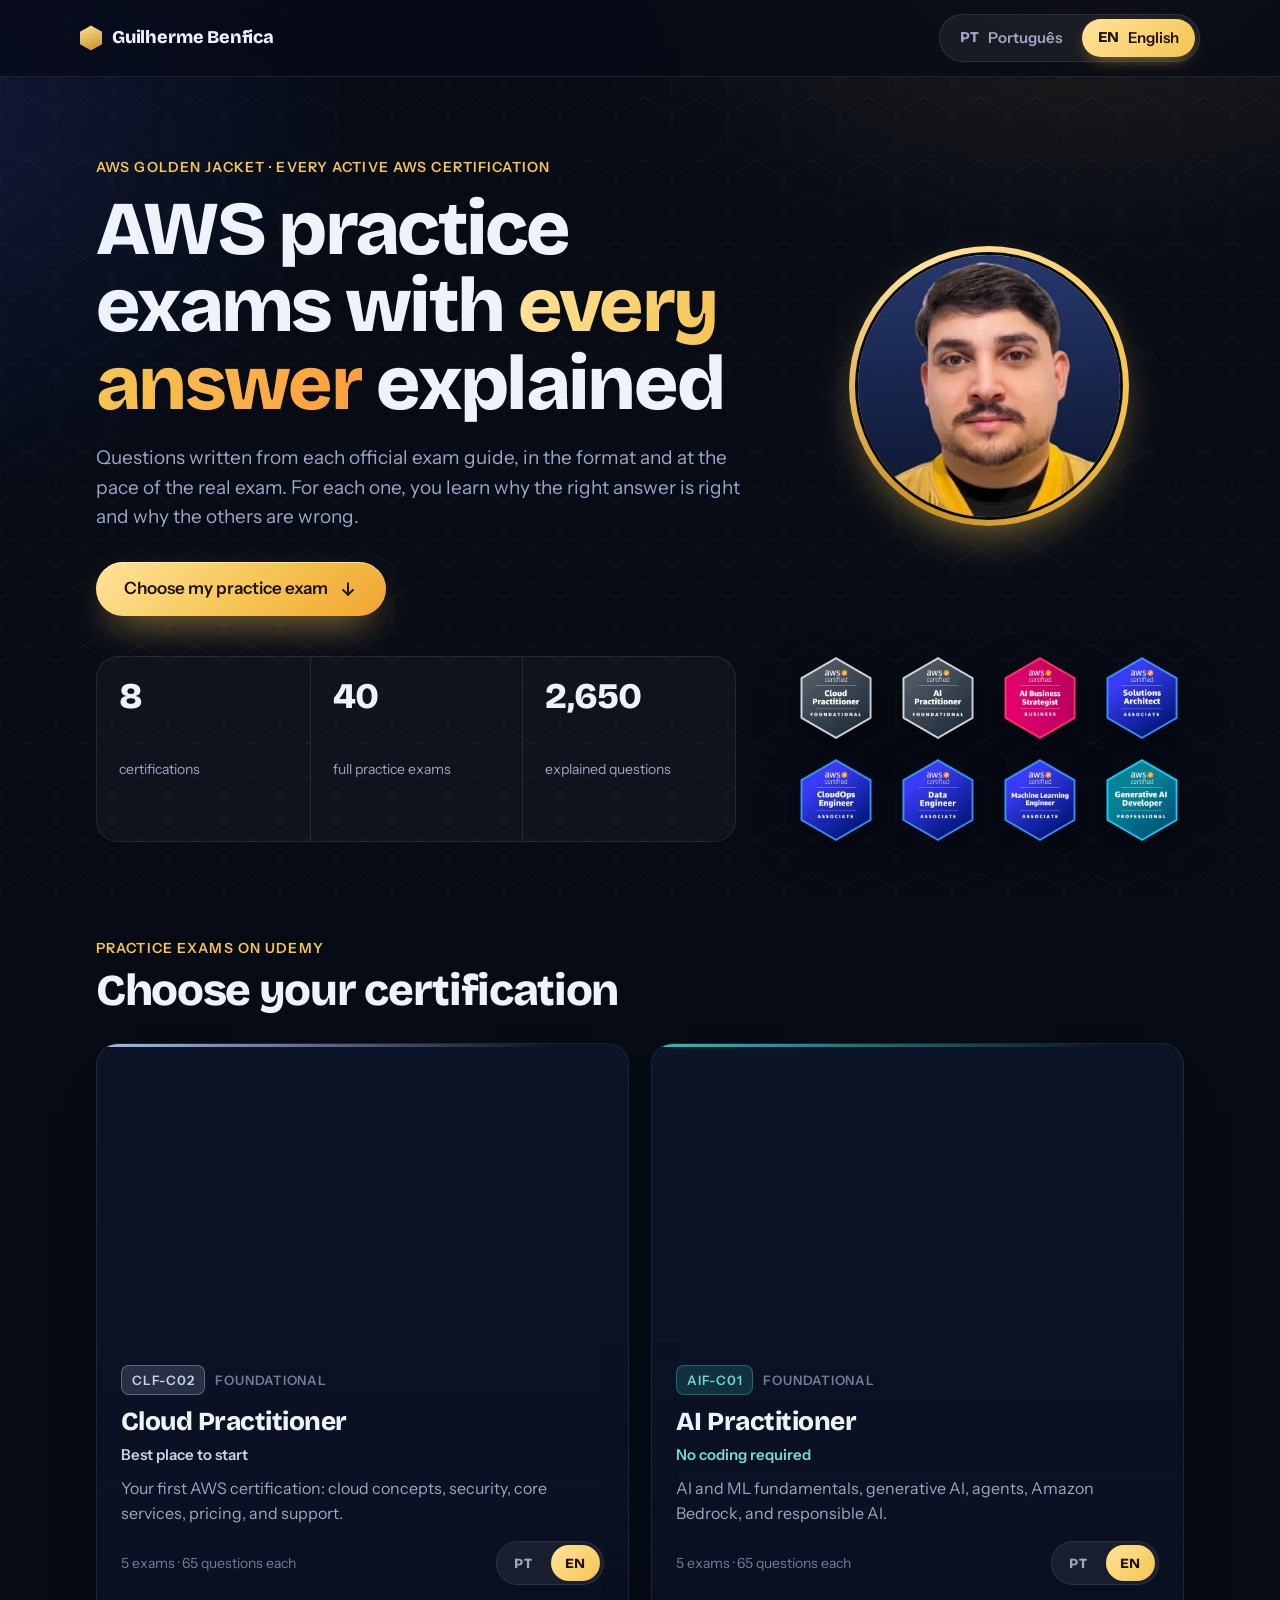
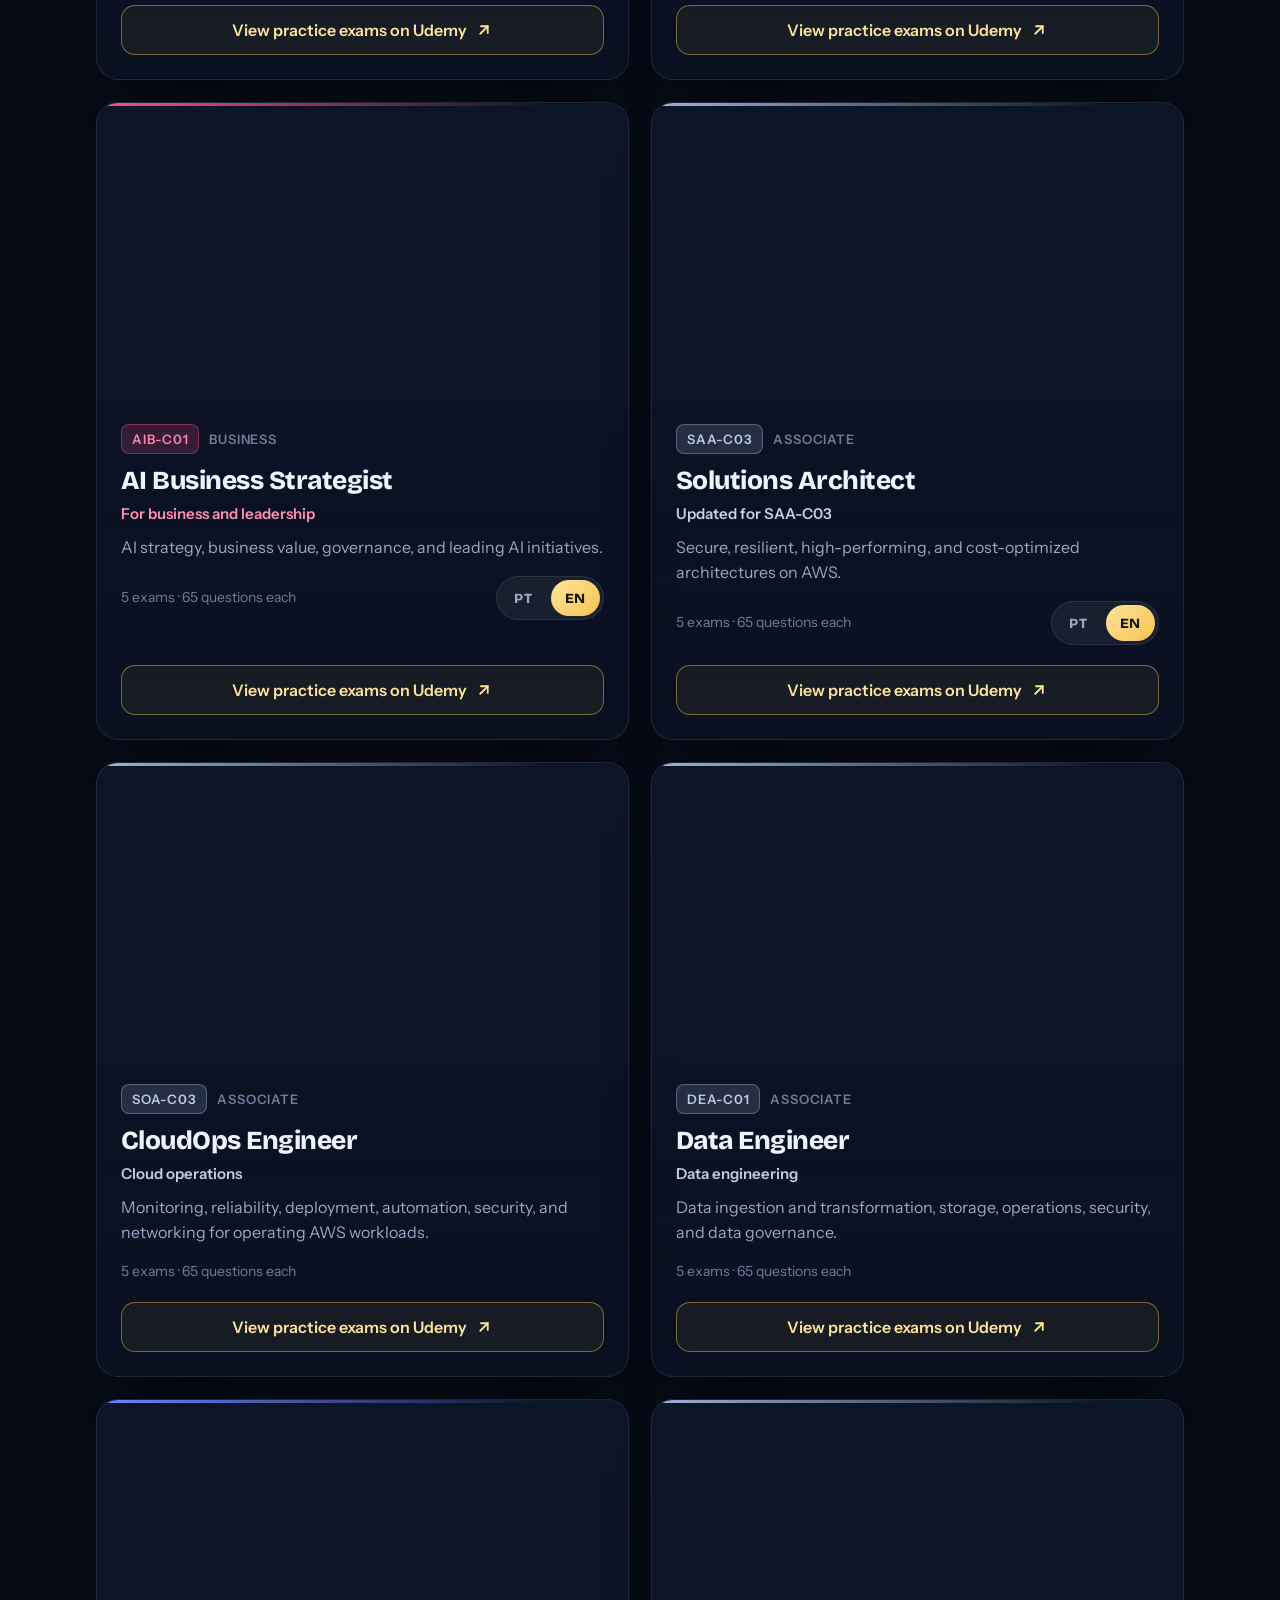
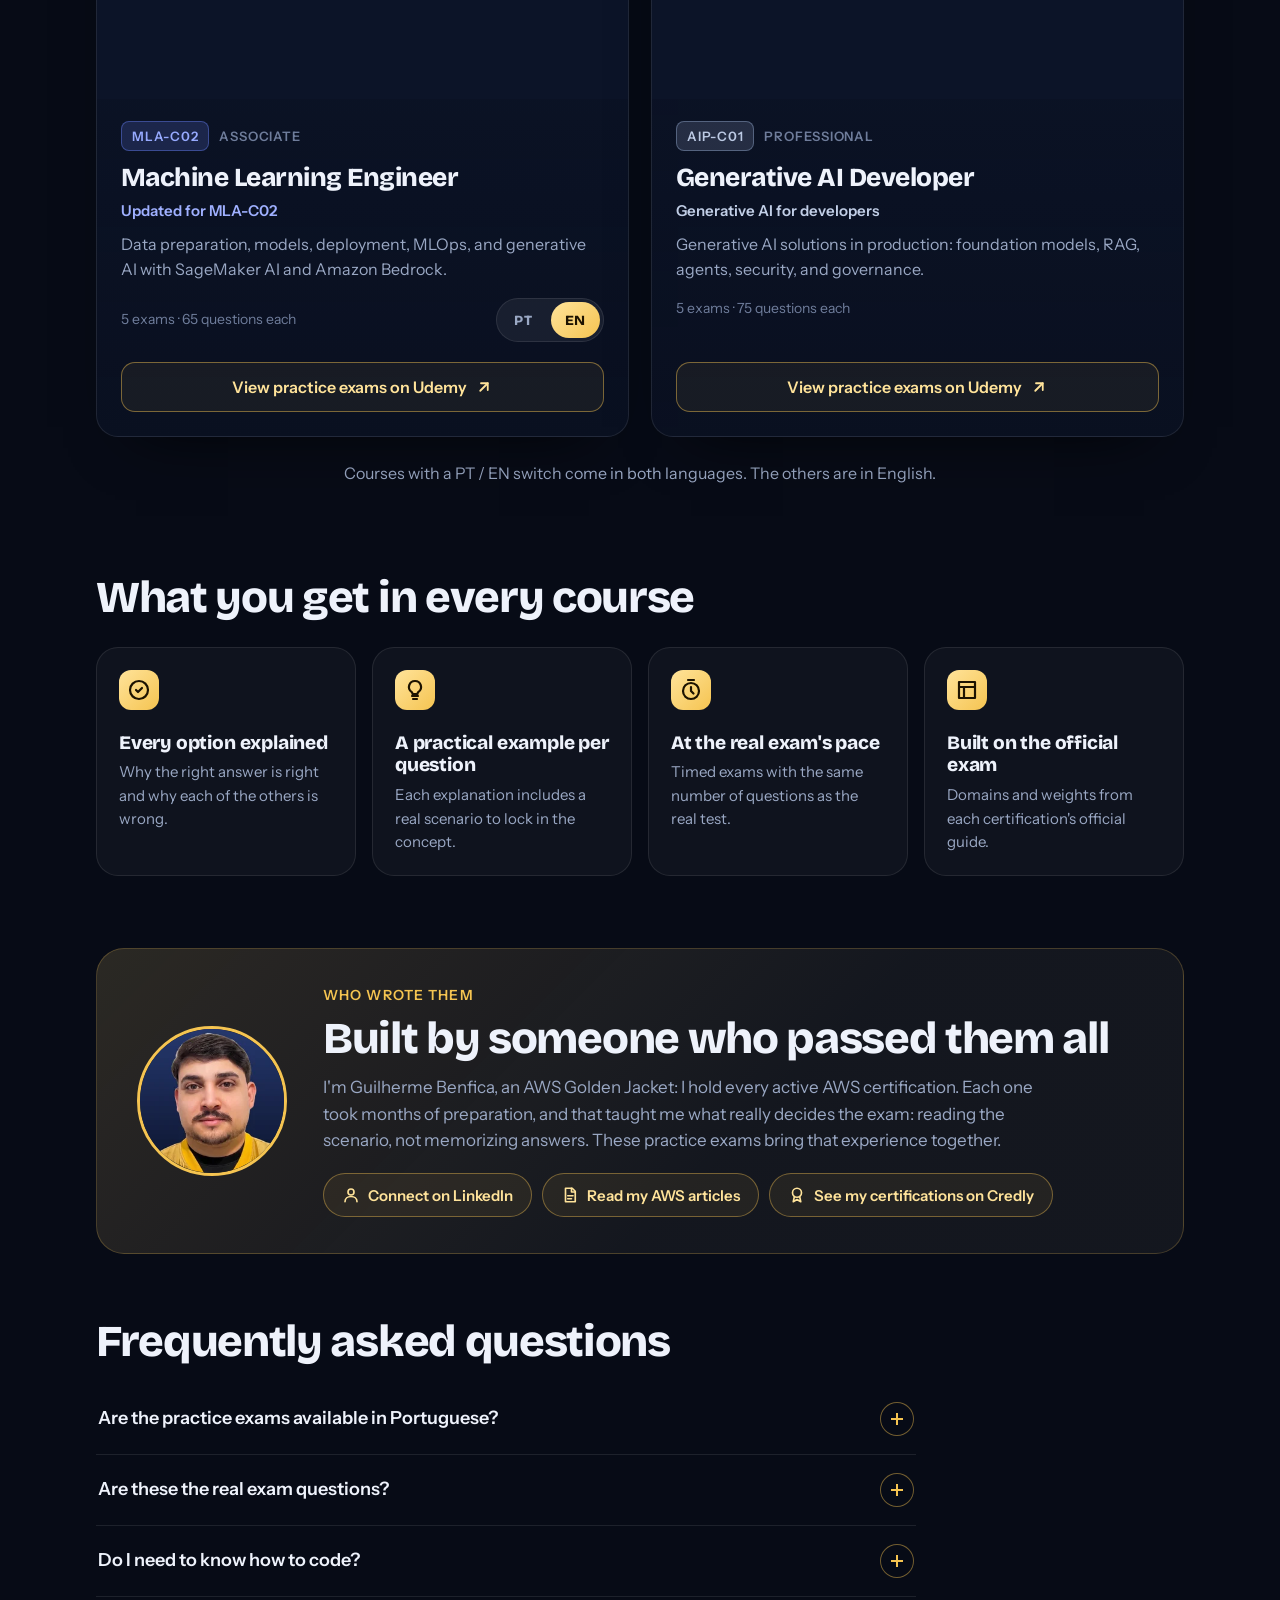
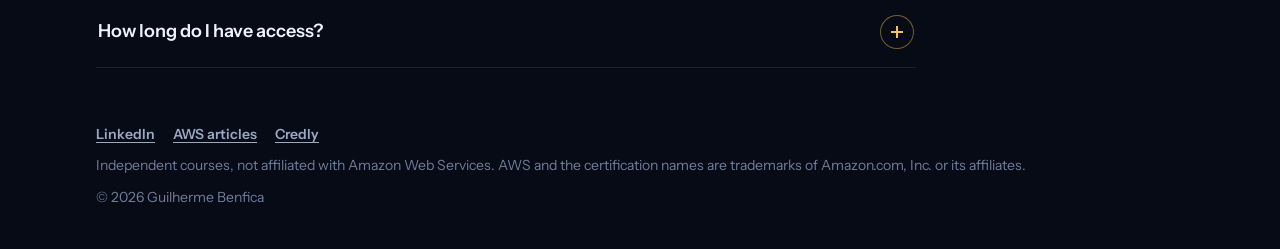
==== commit 5239c90c: "Adiciona SAA-C03, SOA-C03, DEA-C01 e AIP-C01 com cupom AWSNOVFREE" ====
--- a/en/index.html
+++ b/en/index.html
@@ -5,8 +5,8 @@
   <meta name="viewport" content="width=device-width, initial-scale=1">
   <meta http-equiv="Content-Security-Policy" content="default-src 'none'; script-src 'self'; style-src 'self'; img-src 'self' data:; font-src 'self'; base-uri 'self'; form-action 'none'; object-src 'none'; upgrade-insecure-requests">
   <meta name="referrer" content="strict-origin-when-cross-origin">
-  <title>AWS Practice Exams | CLF-C02, AIF-C01, AIB-C01 and MLA-C02</title>
-  <meta name="description" content="AWS practice exams with every answer explained for CLF-C02, AIF-C01, AIB-C01, and MLA-C02. 5 full 65-question exams per course, by an AWS Golden Jacket.">
+  <title>AWS Practice Exams | SAA-C03, SOA-C03, DEA-C01, AIP-C01 and more</title>
+  <meta name="description" content="AWS practice exams with every answer explained for CLF-C02, AIF-C01, AIB-C01, SAA-C03, SOA-C03, DEA-C01, MLA-C02, and AIP-C01. 5 full exams per course, by an AWS Golden Jacket.">
   <meta name="author" content="Guilherme Benfica">
   <meta name="robots" content="index, follow, max-image-preview:large">
   <link rel="canonical" href="https://guilherme-benfica.github.io/links/en/">
@@ -19,19 +19,19 @@
   <meta property="og:site_name" content="Guilherme Benfica">
   <meta property="og:locale" content="en_US">
   <meta property="og:locale:alternate" content="pt_BR">
-  <meta property="og:title" content="AWS Practice Exams | CLF-C02, AIF-C01, AIB-C01 and MLA-C02">
-  <meta property="og:description" content="AWS practice exams with every answer explained for CLF-C02, AIF-C01, AIB-C01, and MLA-C02. 5 full 65-question exams per course, by an AWS Golden Jacket.">
+  <meta property="og:title" content="AWS Practice Exams | SAA-C03, SOA-C03, DEA-C01, AIP-C01 and more">
+  <meta property="og:description" content="AWS practice exams with every answer explained for CLF-C02, AIF-C01, AIB-C01, SAA-C03, SOA-C03, DEA-C01, MLA-C02, and AIP-C01. 5 full exams per course, by an AWS Golden Jacket.">
   <meta property="og:url" content="https://guilherme-benfica.github.io/links/en/">
   <meta property="og:image" content="https://guilherme-benfica.github.io/links/img/og-en.jpg">
   <meta property="og:image:width" content="1200">
   <meta property="og:image:height" content="630">
   <meta name="twitter:card" content="summary_large_image">
-  <meta name="twitter:title" content="AWS Practice Exams | CLF-C02, AIF-C01, AIB-C01 and MLA-C02">
-  <meta name="twitter:description" content="AWS practice exams with every answer explained for CLF-C02, AIF-C01, AIB-C01, and MLA-C02. 5 full 65-question exams per course, by an AWS Golden Jacket.">
+  <meta name="twitter:title" content="AWS Practice Exams | SAA-C03, SOA-C03, DEA-C01, AIP-C01 and more">
+  <meta name="twitter:description" content="AWS practice exams with every answer explained for CLF-C02, AIF-C01, AIB-C01, SAA-C03, SOA-C03, DEA-C01, MLA-C02, and AIP-C01. 5 full exams per course, by an AWS Golden Jacket.">
   <meta name="twitter:image" content="https://guilherme-benfica.github.io/links/img/og-en.jpg">
   <link rel="preload" href="../fonts/bricolage-grotesque-latin-800-normal.woff2" as="font" type="font/woff2" crossorigin>
   <link rel="preload" href="../fonts/instrument-sans-latin-400-normal.woff2" as="font" type="font/woff2" crossorigin>
-  <link rel="stylesheet" href="../style.css?v=10">
+  <link rel="stylesheet" href="../style.css?v=12">
   <script type="application/ld+json">
 {
  "@context": "https://schema.org",
@@ -40,8 +40,8 @@
    "@type": "WebPage",
    "@id": "https://guilherme-benfica.github.io/links/en/",
    "url": "https://guilherme-benfica.github.io/links/en/",
-   "name": "AWS Practice Exams | CLF-C02, AIF-C01, AIB-C01 and MLA-C02",
-   "description": "AWS practice exams with every answer explained for CLF-C02, AIF-C01, AIB-C01, and MLA-C02. 5 full 65-question exams per course, by an AWS Golden Jacket.",
+   "name": "AWS Practice Exams | SAA-C03, SOA-C03, DEA-C01, AIP-C01 and more",
+   "description": "AWS practice exams with every answer explained for CLF-C02, AIF-C01, AIB-C01, SAA-C03, SOA-C03, DEA-C01, MLA-C02, and AIP-C01. 5 full exams per course, by an AWS Golden Jacket.",
    "inLanguage": "en",
    "author": {
     "@id": "https://guilherme-benfica.github.io/links/#guilherme"
@@ -129,11 +129,91 @@
      "position": 4,
      "item": {
       "@type": "Course",
+      "name": "AWS Certified Solutions Architect - Associate (SAA-C03)",
+      "description": "Secure, resilient, high-performing, and cost-optimized architectures on AWS.",
+      "url": "https://www.udemy.com/course/aws-solutions-architect-associate-practice-exams-saa-c03/",
+      "inLanguage": "en",
+      "image": "https://guilherme-benfica.github.io/links/img/saa-en.webp",
+      "provider": {
+       "@type": "Organization",
+       "name": "Udemy",
+       "sameAs": "https://www.udemy.com"
+      },
+      "creator": {
+       "@id": "https://guilherme-benfica.github.io/links/#guilherme"
+      }
+     }
+    },
+    {
+     "@type": "ListItem",
+     "position": 5,
+     "item": {
+      "@type": "Course",
+      "name": "AWS Certified CloudOps Engineer - Associate (SOA-C03)",
+      "description": "Monitoring, reliability, deployment, automation, security, and networking for operating AWS workloads.",
+      "url": "https://www.udemy.com/course/aws-cloudops-engineer-associate-practice-exams-soa-c03/",
+      "inLanguage": "en",
+      "image": "https://guilherme-benfica.github.io/links/img/soa-en.webp",
+      "provider": {
+       "@type": "Organization",
+       "name": "Udemy",
+       "sameAs": "https://www.udemy.com"
+      },
+      "creator": {
+       "@id": "https://guilherme-benfica.github.io/links/#guilherme"
+      }
+     }
+    },
+    {
+     "@type": "ListItem",
+     "position": 6,
+     "item": {
+      "@type": "Course",
+      "name": "AWS Certified Data Engineer - Associate (DEA-C01)",
+      "description": "Data ingestion and transformation, storage, operations, security, and data governance.",
+      "url": "https://www.udemy.com/course/aws-data-engineer-associate-exams-dea-c01/",
+      "inLanguage": "en",
+      "image": "https://guilherme-benfica.github.io/links/img/dea-en.webp",
+      "provider": {
+       "@type": "Organization",
+       "name": "Udemy",
+       "sameAs": "https://www.udemy.com"
+      },
+      "creator": {
+       "@id": "https://guilherme-benfica.github.io/links/#guilherme"
+      }
+     }
+    },
+    {
+     "@type": "ListItem",
+     "position": 7,
+     "item": {
+      "@type": "Course",
       "name": "AWS Certified Machine Learning Engineer - Associate (MLA-C02)",
       "description": "Data preparation, models, deployment, MLOps, and generative AI with SageMaker AI and Amazon Bedrock.",
       "url": "https://www.udemy.com/course/aws-machine-learning-engineer-practice-exams-mla-c02/",
       "inLanguage": "en",
       "image": "https://guilherme-benfica.github.io/links/img/mla-en.webp",
+      "provider": {
+       "@type": "Organization",
+       "name": "Udemy",
+       "sameAs": "https://www.udemy.com"
+      },
+      "creator": {
+       "@id": "https://guilherme-benfica.github.io/links/#guilherme"
+      }
+     }
+    },
+    {
+     "@type": "ListItem",
+     "position": 8,
+     "item": {
+      "@type": "Course",
+      "name": "AWS Certified Generative AI Developer - Professional (AIP-C01)",
+      "description": "Generative AI solutions in production: foundation models, RAG, agents, security, and governance.",
+      "url": "https://www.udemy.com/course/aws-generative-ai-developer-pro-aip-c01-practice-exams/",
+      "inLanguage": "en",
+      "image": "https://guilherme-benfica.github.io/links/img/aip-en.webp",
       "provider": {
        "@type": "Organization",
        "name": "Udemy",
@@ -154,7 +234,7 @@
      "name": "Are the practice exams available in Portuguese?",
      "acceptedAnswer": {
       "@type": "Answer",
-      "text": "Yes. Each course has an English and a Portuguese version, with the same questions and explanations. Just pick PT or EN on the course card."
+      "text": "Courses with a PT / EN switch have an English and a Portuguese version, with the same questions and explanations. Just pick one on the course card. The others are available in English."
      }
     },
     {
@@ -170,7 +250,7 @@
      "name": "Do I need to know how to code?",
      "acceptedAnswer": {
       "@type": "Answer",
-      "text": "Not for CLF-C02, AIF-C01, or AIB-C01. MLA-C02 is an Associate-level exam and expects familiarity with data and machine learning on AWS."
+      "text": "Not for CLF-C02, AIF-C01, or AIB-C01. The others are Associate or Professional level and expect hands-on AWS experience. MLA-C02 and AIP-C01 also expect familiarity with machine learning and AI development."
      }
     },
     {
@@ -203,21 +283,21 @@
 
   <main>
     <section class="hero">
-      <div class="hero-photo"><img src="../img/foto.webp?v=10" width="240" height="240" alt="Photo of Guilherme Benfica"></div>
+      <div class="hero-photo"><img src="../img/foto.webp?v=12" width="240" height="240" alt="Photo of Guilherme Benfica"></div>
       <p class="eyebrow">AWS Golden Jacket · every active AWS certification</p>
       <h1>AWS practice exams with <em>every answer</em> explained</h1>
       <p class="lede">Questions written from each official exam guide, in the format and at the pace of the real exam. For each one, you learn why the right answer is right and why the others are wrong.</p>
       <a class="cta" href="#simulados">Choose my practice exam <svg viewBox="0 0 24 24" aria-hidden="true"><path d="M12 5v14"/><path d="M6 13l6 6 6-6"/></svg></a>
-      <ul class="stats"><li><strong>4</strong><span>certifications</span></li><li><strong>20</strong><span>full practice exams</span></li><li><strong>1,300</strong><span>explained questions</span></li></ul>
-      <ul class="badges" aria-hidden="true"><li><img src="../img/badge-clf.webp?v=10" width="240" height="240" alt="" loading="lazy"></li><li><img src="../img/badge-aif.webp?v=10" width="240" height="240" alt="" loading="lazy"></li><li><img src="../img/badge-aib.webp?v=10" width="240" height="240" alt="" loading="lazy"></li><li><img src="../img/badge-mla.webp?v=10" width="240" height="240" alt="" loading="lazy"></li></ul>
+      <ul class="stats"><li><strong>8</strong><span>certifications</span></li><li><strong>40</strong><span>full practice exams</span></li><li><strong>2,650</strong><span>explained questions</span></li></ul>
+      <ul class="badges" aria-hidden="true"><li><img src="../img/badge-clf.webp?v=12" width="240" height="240" alt="" loading="lazy"></li><li><img src="../img/badge-aif.webp?v=12" width="240" height="240" alt="" loading="lazy"></li><li><img src="../img/badge-aib.webp?v=12" width="240" height="240" alt="" loading="lazy"></li><li><img src="../img/badge-saa.webp?v=12" width="240" height="240" alt="" loading="lazy"></li><li><img src="../img/badge-soa.webp?v=12" width="240" height="240" alt="" loading="lazy"></li><li><img src="../img/badge-dea.webp?v=12" width="240" height="240" alt="" loading="lazy"></li><li><img src="../img/badge-mla.webp?v=12" width="240" height="240" alt="" loading="lazy"></li><li><img src="../img/badge-aip.webp?v=12" width="240" height="240" alt="" loading="lazy"></li></ul>
     </section>
 
     <section class="courses" id="simulados" aria-labelledby="courses-h">
       <p class="kicker">Practice exams on Udemy</p>
       <h2 id="courses-h">Choose your certification</h2>
       <ul class="grid">
-      <li class="card c-clf" data-href-pt="https://www.udemy.com/course/simulados-aws-cloud-practitioner-clf-c02-atualizado/?referralCode=EC24E96FDD556E35A0CD&amp;couponCode=AWSGRATIS2026" data-img-pt="../img/clf-pt.webp?v=10" data-btn-pt="View the Portuguese version on Udemy" data-aria-pt="Open the CLF-C02 Cloud Practitioner practice exams in Portuguese on Udemy" data-href-en="https://www.udemy.com/course/aws-cloud-practitioner-practice-exams-clf-c02-updated/?referralCode=2849BD6DE0A1EBC83FCE&amp;couponCode=AWSFREE2026" data-img-en="../img/clf-en.webp?v=10" data-btn-en="View practice exams on Udemy" data-aria-en="Open the CLF-C02 Cloud Practitioner practice exams in English on Udemy">
-        <div class="card-media"><img src="../img/clf-en.webp?v=10" width="750" height="422" fetchpriority="high" decoding="async" alt="Course cover for the AWS Certified Cloud Practitioner (CLF-C02) practice exams"></div>
+      <li class="card c-clf" data-href-pt="https://www.udemy.com/course/simulados-aws-cloud-practitioner-clf-c02-atualizado/?referralCode=EC24E96FDD556E35A0CD&amp;couponCode=AWSGRATIS2026" data-img-pt="../img/clf-pt.webp?v=12" data-btn-pt="View the Portuguese version on Udemy" data-aria-pt="Open the CLF-C02 Cloud Practitioner practice exams in Portuguese on Udemy" data-href-en="https://www.udemy.com/course/aws-cloud-practitioner-practice-exams-clf-c02-updated/?referralCode=2849BD6DE0A1EBC83FCE&amp;couponCode=AWSFREE2026" data-img-en="../img/clf-en.webp?v=12" data-btn-en="View practice exams on Udemy" data-aria-en="Open the CLF-C02 Cloud Practitioner practice exams in English on Udemy">
+        <div class="card-media"><img src="../img/clf-en.webp?v=12" width="750" height="422" fetchpriority="high" decoding="async" alt="Course cover for the AWS Certified Cloud Practitioner (CLF-C02) practice exams"></div>
         <div class="card-body">
           <div class="card-meta"><span class="code">CLF-C02</span><span class="level">Foundational</span></div>
           <h3><a href="https://www.udemy.com/course/aws-cloud-practitioner-practice-exams-clf-c02-updated/?referralCode=2849BD6DE0A1EBC83FCE&amp;couponCode=AWSFREE2026" target="_blank" rel="noopener" aria-label="Open the CLF-C02 Cloud Practitioner practice exams in English on Udemy">Cloud Practitioner</a></h3>
@@ -230,8 +310,8 @@
           <span class="btn" aria-hidden="true"><span class="btn-label">View practice exams on Udemy</span> <svg viewBox="0 0 24 24"><path d="M7 17L17 7"/><path d="M8 7h9v9"/></svg></span>
         </div>
       </li>
-      <li class="card c-aif" data-href-pt="https://www.udemy.com/course/simulados-aws-ai-practitioner-aif-c01-atualizado/?referralCode=81BEE17F71273E8EC291&amp;couponCode=AWSFREE" data-img-pt="../img/aif-pt.webp?v=10" data-btn-pt="View the Portuguese version on Udemy" data-aria-pt="Open the AIF-C01 AI Practitioner practice exams in Portuguese on Udemy" data-href-en="https://www.udemy.com/course/aws-ai-practitioner-practice-exams-aif-c01/?referralCode=43233F7D54E7BBA1B47E&amp;couponCode=AWSFREE2026" data-img-en="../img/aif-en.webp?v=10" data-btn-en="View practice exams on Udemy" data-aria-en="Open the AIF-C01 AI Practitioner practice exams in English on Udemy">
-        <div class="card-media"><img src="../img/aif-en.webp?v=10" width="750" height="422" fetchpriority="high" decoding="async" alt="Course cover for the AWS Certified AI Practitioner (AIF-C01) practice exams"></div>
+      <li class="card c-aif" data-href-pt="https://www.udemy.com/course/simulados-aws-ai-practitioner-aif-c01-atualizado/?referralCode=81BEE17F71273E8EC291&amp;couponCode=AWSFREE" data-img-pt="../img/aif-pt.webp?v=12" data-btn-pt="View the Portuguese version on Udemy" data-aria-pt="Open the AIF-C01 AI Practitioner practice exams in Portuguese on Udemy" data-href-en="https://www.udemy.com/course/aws-ai-practitioner-practice-exams-aif-c01/?referralCode=43233F7D54E7BBA1B47E&amp;couponCode=AWSFREE2026" data-img-en="../img/aif-en.webp?v=12" data-btn-en="View practice exams on Udemy" data-aria-en="Open the AIF-C01 AI Practitioner practice exams in English on Udemy">
+        <div class="card-media"><img src="../img/aif-en.webp?v=12" width="750" height="422" fetchpriority="high" decoding="async" alt="Course cover for the AWS Certified AI Practitioner (AIF-C01) practice exams"></div>
         <div class="card-body">
           <div class="card-meta"><span class="code">AIF-C01</span><span class="level">Foundational</span></div>
           <h3><a href="https://www.udemy.com/course/aws-ai-practitioner-practice-exams-aif-c01/?referralCode=43233F7D54E7BBA1B47E&amp;couponCode=AWSFREE2026" target="_blank" rel="noopener" aria-label="Open the AIF-C01 AI Practitioner practice exams in English on Udemy">AI Practitioner</a></h3>
@@ -244,8 +324,8 @@
           <span class="btn" aria-hidden="true"><span class="btn-label">View practice exams on Udemy</span> <svg viewBox="0 0 24 24"><path d="M7 17L17 7"/><path d="M8 7h9v9"/></svg></span>
         </div>
       </li>
-      <li class="card c-aib" data-href-pt="https://www.udemy.com/course/simulados-aws-ai-business-strategist-aib-c01/?referralCode=FE9480FFEC3ACC4BABCC&amp;couponCode=AWSFREE" data-img-pt="../img/aib-pt.webp?v=10" data-btn-pt="View the Portuguese version on Udemy" data-aria-pt="Open the AIB-C01 AI Business Strategist practice exams in Portuguese on Udemy" data-href-en="https://www.udemy.com/course/aws-ai-business-strategist-practice-exams-aib-c01/?referralCode=9FB0C7D2A84E522D44F3&amp;couponCode=AWSFREE" data-img-en="../img/aib-en.webp?v=10" data-btn-en="View practice exams on Udemy" data-aria-en="Open the AIB-C01 AI Business Strategist practice exams in English on Udemy">
-        <div class="card-media"><img src="../img/aib-en.webp?v=10" width="750" height="422" loading="lazy" decoding="async" alt="Course cover for the AWS Certified AI Business Strategist (AIB-C01) practice exams"></div>
+      <li class="card c-aib" data-href-pt="https://www.udemy.com/course/simulados-aws-ai-business-strategist-aib-c01/?referralCode=FE9480FFEC3ACC4BABCC&amp;couponCode=AWSFREE" data-img-pt="../img/aib-pt.webp?v=12" data-btn-pt="View the Portuguese version on Udemy" data-aria-pt="Open the AIB-C01 AI Business Strategist practice exams in Portuguese on Udemy" data-href-en="https://www.udemy.com/course/aws-ai-business-strategist-practice-exams-aib-c01/?referralCode=9FB0C7D2A84E522D44F3&amp;couponCode=AWSFREE" data-img-en="../img/aib-en.webp?v=12" data-btn-en="View practice exams on Udemy" data-aria-en="Open the AIB-C01 AI Business Strategist practice exams in English on Udemy">
+        <div class="card-media"><img src="../img/aib-en.webp?v=12" width="750" height="422" loading="lazy" decoding="async" alt="Course cover for the AWS Certified AI Business Strategist (AIB-C01) practice exams"></div>
         <div class="card-body">
           <div class="card-meta"><span class="code">AIB-C01</span><span class="level">Business</span></div>
           <h3><a href="https://www.udemy.com/course/aws-ai-business-strategist-practice-exams-aib-c01/?referralCode=9FB0C7D2A84E522D44F3&amp;couponCode=AWSFREE" target="_blank" rel="noopener" aria-label="Open the AIB-C01 AI Business Strategist practice exams in English on Udemy">AI Business Strategist</a></h3>
@@ -258,8 +338,50 @@
           <span class="btn" aria-hidden="true"><span class="btn-label">View practice exams on Udemy</span> <svg viewBox="0 0 24 24"><path d="M7 17L17 7"/><path d="M8 7h9v9"/></svg></span>
         </div>
       </li>
-      <li class="card c-mla" data-href-pt="https://www.udemy.com/course/simulados-aws-machine-learning-engineer-mla-c02/?referralCode=425ACC388C26A359F7CD&amp;couponCode=AWSFREE" data-img-pt="../img/mla-pt.webp?v=10" data-btn-pt="View the Portuguese version on Udemy" data-aria-pt="Open the MLA-C02 Machine Learning Engineer practice exams in Portuguese on Udemy" data-href-en="https://www.udemy.com/course/aws-machine-learning-engineer-practice-exams-mla-c02/?referralCode=CFB4C2B61A3481D5FB71&amp;couponCode=AWSFREE" data-img-en="../img/mla-en.webp?v=10" data-btn-en="View practice exams on Udemy" data-aria-en="Open the MLA-C02 Machine Learning Engineer practice exams in English on Udemy">
-        <div class="card-media"><img src="../img/mla-en.webp?v=10" width="750" height="422" loading="lazy" decoding="async" alt="Course cover for the AWS Certified Machine Learning Engineer - Associate (MLA-C02) practice exams"></div>
+      <li class="card c-saa" data-href-pt="https://www.udemy.com/course/simulados-aws-solutions-architect-associate-saa-c03/?couponCode=AWSNOVFREE" data-img-pt="../img/saa-pt.webp?v=12" data-btn-pt="View the Portuguese version on Udemy" data-aria-pt="Open the SAA-C03 Solutions Architect practice exams in Portuguese on Udemy" data-href-en="https://www.udemy.com/course/aws-solutions-architect-associate-practice-exams-saa-c03/?couponCode=AWSNOVFREE" data-img-en="../img/saa-en.webp?v=12" data-btn-en="View practice exams on Udemy" data-aria-en="Open the SAA-C03 Solutions Architect practice exams in English on Udemy">
+        <div class="card-media"><img src="../img/saa-en.webp?v=12" width="750" height="422" loading="lazy" decoding="async" alt="Course cover for the AWS Certified Solutions Architect - Associate (SAA-C03) practice exams"></div>
+        <div class="card-body">
+          <div class="card-meta"><span class="code">SAA-C03</span><span class="level">Associate</span></div>
+          <h3><a href="https://www.udemy.com/course/aws-solutions-architect-associate-practice-exams-saa-c03/?couponCode=AWSNOVFREE" target="_blank" rel="noopener" aria-label="Open the SAA-C03 Solutions Architect practice exams in English on Udemy">Solutions Architect</a></h3>
+          <p class="tag">Updated for SAA-C03</p>
+          <p class="desc">Secure, resilient, high-performing, and cost-optimized architectures on AWS.</p>
+          <div class="facts-row">
+            <p class="facts">5 exams · 65 questions each</p>
+            <div class="clang" role="group" aria-label="Practice exam language" hidden><button type="button" data-set="pt" lang="pt-BR" aria-pressed="false">PT</button><button type="button" data-set="en" lang="en" aria-pressed="true">EN</button></div>
+          </div>
+          <span class="btn" aria-hidden="true"><span class="btn-label">View practice exams on Udemy</span> <svg viewBox="0 0 24 24"><path d="M7 17L17 7"/><path d="M8 7h9v9"/></svg></span>
+        </div>
+      </li>
+      <li class="card c-soa">
+        <div class="card-media"><img src="../img/soa-en.webp?v=12" width="750" height="422" loading="lazy" decoding="async" alt="Course cover for the AWS Certified CloudOps Engineer - Associate (SOA-C03) practice exams"></div>
+        <div class="card-body">
+          <div class="card-meta"><span class="code">SOA-C03</span><span class="level">Associate</span></div>
+          <h3><a href="https://www.udemy.com/course/aws-cloudops-engineer-associate-practice-exams-soa-c03/?couponCode=AWSNOVFREE" target="_blank" rel="noopener" aria-label="Open the SOA-C03 CloudOps Engineer practice exams in English on Udemy">CloudOps Engineer</a></h3>
+          <p class="tag">Cloud operations</p>
+          <p class="desc">Monitoring, reliability, deployment, automation, security, and networking for operating AWS workloads.</p>
+          <div class="facts-row">
+            <p class="facts">5 exams · 65 questions each</p>
+            
+          </div>
+          <span class="btn" aria-hidden="true"><span class="btn-label">View practice exams on Udemy</span> <svg viewBox="0 0 24 24"><path d="M7 17L17 7"/><path d="M8 7h9v9"/></svg></span>
+        </div>
+      </li>
+      <li class="card c-dea">
+        <div class="card-media"><img src="../img/dea-en.webp?v=12" width="750" height="422" loading="lazy" decoding="async" alt="Course cover for the AWS Certified Data Engineer - Associate (DEA-C01) practice exams"></div>
+        <div class="card-body">
+          <div class="card-meta"><span class="code">DEA-C01</span><span class="level">Associate</span></div>
+          <h3><a href="https://www.udemy.com/course/aws-data-engineer-associate-exams-dea-c01/?couponCode=AWSNOVFREE" target="_blank" rel="noopener" aria-label="Open the DEA-C01 Data Engineer practice exams in English on Udemy">Data Engineer</a></h3>
+          <p class="tag">Data engineering</p>
+          <p class="desc">Data ingestion and transformation, storage, operations, security, and data governance.</p>
+          <div class="facts-row">
+            <p class="facts">5 exams · 65 questions each</p>
+            
+          </div>
+          <span class="btn" aria-hidden="true"><span class="btn-label">View practice exams on Udemy</span> <svg viewBox="0 0 24 24"><path d="M7 17L17 7"/><path d="M8 7h9v9"/></svg></span>
+        </div>
+      </li>
+      <li class="card c-mla" data-href-pt="https://www.udemy.com/course/simulados-aws-machine-learning-engineer-mla-c02/?referralCode=425ACC388C26A359F7CD&amp;couponCode=AWSFREE" data-img-pt="../img/mla-pt.webp?v=12" data-btn-pt="View the Portuguese version on Udemy" data-aria-pt="Open the MLA-C02 Machine Learning Engineer practice exams in Portuguese on Udemy" data-href-en="https://www.udemy.com/course/aws-machine-learning-engineer-practice-exams-mla-c02/?referralCode=CFB4C2B61A3481D5FB71&amp;couponCode=AWSFREE" data-img-en="../img/mla-en.webp?v=12" data-btn-en="View practice exams on Udemy" data-aria-en="Open the MLA-C02 Machine Learning Engineer practice exams in English on Udemy">
+        <div class="card-media"><img src="../img/mla-en.webp?v=12" width="750" height="422" loading="lazy" decoding="async" alt="Course cover for the AWS Certified Machine Learning Engineer - Associate (MLA-C02) practice exams"></div>
         <div class="card-body">
           <div class="card-meta"><span class="code">MLA-C02</span><span class="level">Associate</span></div>
           <h3><a href="https://www.udemy.com/course/aws-machine-learning-engineer-practice-exams-mla-c02/?referralCode=CFB4C2B61A3481D5FB71&amp;couponCode=AWSFREE" target="_blank" rel="noopener" aria-label="Open the MLA-C02 Machine Learning Engineer practice exams in English on Udemy">Machine Learning Engineer</a></h3>
@@ -272,8 +394,22 @@
           <span class="btn" aria-hidden="true"><span class="btn-label">View practice exams on Udemy</span> <svg viewBox="0 0 24 24"><path d="M7 17L17 7"/><path d="M8 7h9v9"/></svg></span>
         </div>
       </li>
+      <li class="card c-aip">
+        <div class="card-media"><img src="../img/aip-en.webp?v=12" width="750" height="422" loading="lazy" decoding="async" alt="Course cover for the AWS Certified Generative AI Developer - Professional (AIP-C01) practice exams"></div>
+        <div class="card-body">
+          <div class="card-meta"><span class="code">AIP-C01</span><span class="level">Professional</span></div>
+          <h3><a href="https://www.udemy.com/course/aws-generative-ai-developer-pro-aip-c01-practice-exams/?couponCode=AWSNOVFREE" target="_blank" rel="noopener" aria-label="Open the AIP-C01 Generative AI Developer practice exams in English on Udemy">Generative AI Developer</a></h3>
+          <p class="tag">Generative AI for developers</p>
+          <p class="desc">Generative AI solutions in production: foundation models, RAG, agents, security, and governance.</p>
+          <div class="facts-row">
+            <p class="facts">5 exams · 75 questions each</p>
+            
+          </div>
+          <span class="btn" aria-hidden="true"><span class="btn-label">View practice exams on Udemy</span> <svg viewBox="0 0 24 24"><path d="M7 17L17 7"/><path d="M8 7h9v9"/></svg></span>
+        </div>
+      </li>
       </ul>
-      <p class="switch-note">Every course has an English and a Portuguese version. Pick one with the PT / EN switch on each card.</p>
+      <p class="switch-note">Courses with a PT / EN switch come in both languages. The others are in English.</p>
     </section>
 
     <section class="benefits" aria-labelledby="benefits-h">
@@ -287,7 +423,7 @@
     </section>
 
     <section class="author" aria-labelledby="author-h">
-      <img src="../img/foto.webp?v=10" width="240" height="240" alt="" loading="lazy">
+      <img src="../img/foto.webp?v=12" width="240" height="240" alt="" loading="lazy">
       <div>
         <p class="kicker">Who wrote them</p>
         <h2 id="author-h">Built by someone who passed them all</h2>
@@ -298,9 +434,9 @@
 
     <section class="faq" aria-labelledby="faq-h">
       <h2 id="faq-h">Frequently asked questions</h2>
-        <details><summary>Are the practice exams available in Portuguese?</summary><p>Yes. Each course has an English and a Portuguese version, with the same questions and explanations. Just pick PT or EN on the course card.</p></details>
+        <details><summary>Are the practice exams available in Portuguese?</summary><p>Courses with a PT / EN switch have an English and a Portuguese version, with the same questions and explanations. Just pick one on the course card. The others are available in English.</p></details>
         <details><summary>Are these the real exam questions?</summary><p>No. They are original questions written from each official exam guide, to train the same kind of reasoning the exam tests.</p></details>
-        <details><summary>Do I need to know how to code?</summary><p>Not for CLF-C02, AIF-C01, or AIB-C01. MLA-C02 is an Associate-level exam and expects familiarity with data and machine learning on AWS.</p></details>
+        <details><summary>Do I need to know how to code?</summary><p>Not for CLF-C02, AIF-C01, or AIB-C01. The others are Associate or Professional level and expect hands-on AWS experience. MLA-C02 and AIP-C01 also expect familiarity with machine learning and AI development.</p></details>
         <details><summary>How long do I have access?</summary><p>On Udemy, course access is lifetime and includes updates to the practice exams.</p></details>
     </section>
   </main>
@@ -313,6 +449,6 @@
     <p>&copy; 2026 Guilherme Benfica</p>
   </footer>
 
-  <script src="../site.js?v=10" defer></script>
+  <script src="../site.js?v=12" defer></script>
 </body>
 </html>
--- a/style.css
+++ b/style.css
@@ -137,8 +137,8 @@
 .stats li + li { border-left: 1px solid var(--line); }
 .stats strong { font-family: var(--display); font-weight: 800; font-size: clamp(26px, 4.4vw, 36px); line-height: 1.1; letter-spacing: -0.02em; }
 .stats span { font-size: 14px; color: var(--muted); line-height: 1.3; }
-.badges { margin-top: 34px; display: flex; justify-content: center; align-items: center; gap: clamp(4px, 2vw, 18px); }
-.badges img { width: clamp(64px, 15vw, 104px); filter: drop-shadow(0 14px 22px rgba(0, 0, 0, 0.45)); transition: transform .3s; }
+.badges { margin-top: 34px; display: grid; grid-template-columns: repeat(4, auto); justify-content: center; align-items: center; gap: clamp(8px, 2vw, 18px); }
+.badges img { width: clamp(56px, 18vw, 96px); filter: drop-shadow(0 14px 22px rgba(0, 0, 0, 0.45)); transition: transform .3s; }
 .badges li:hover img { transform: translateY(-4px) scale(1.05); }
 
 /* ---------- títulos de seção ---------- */
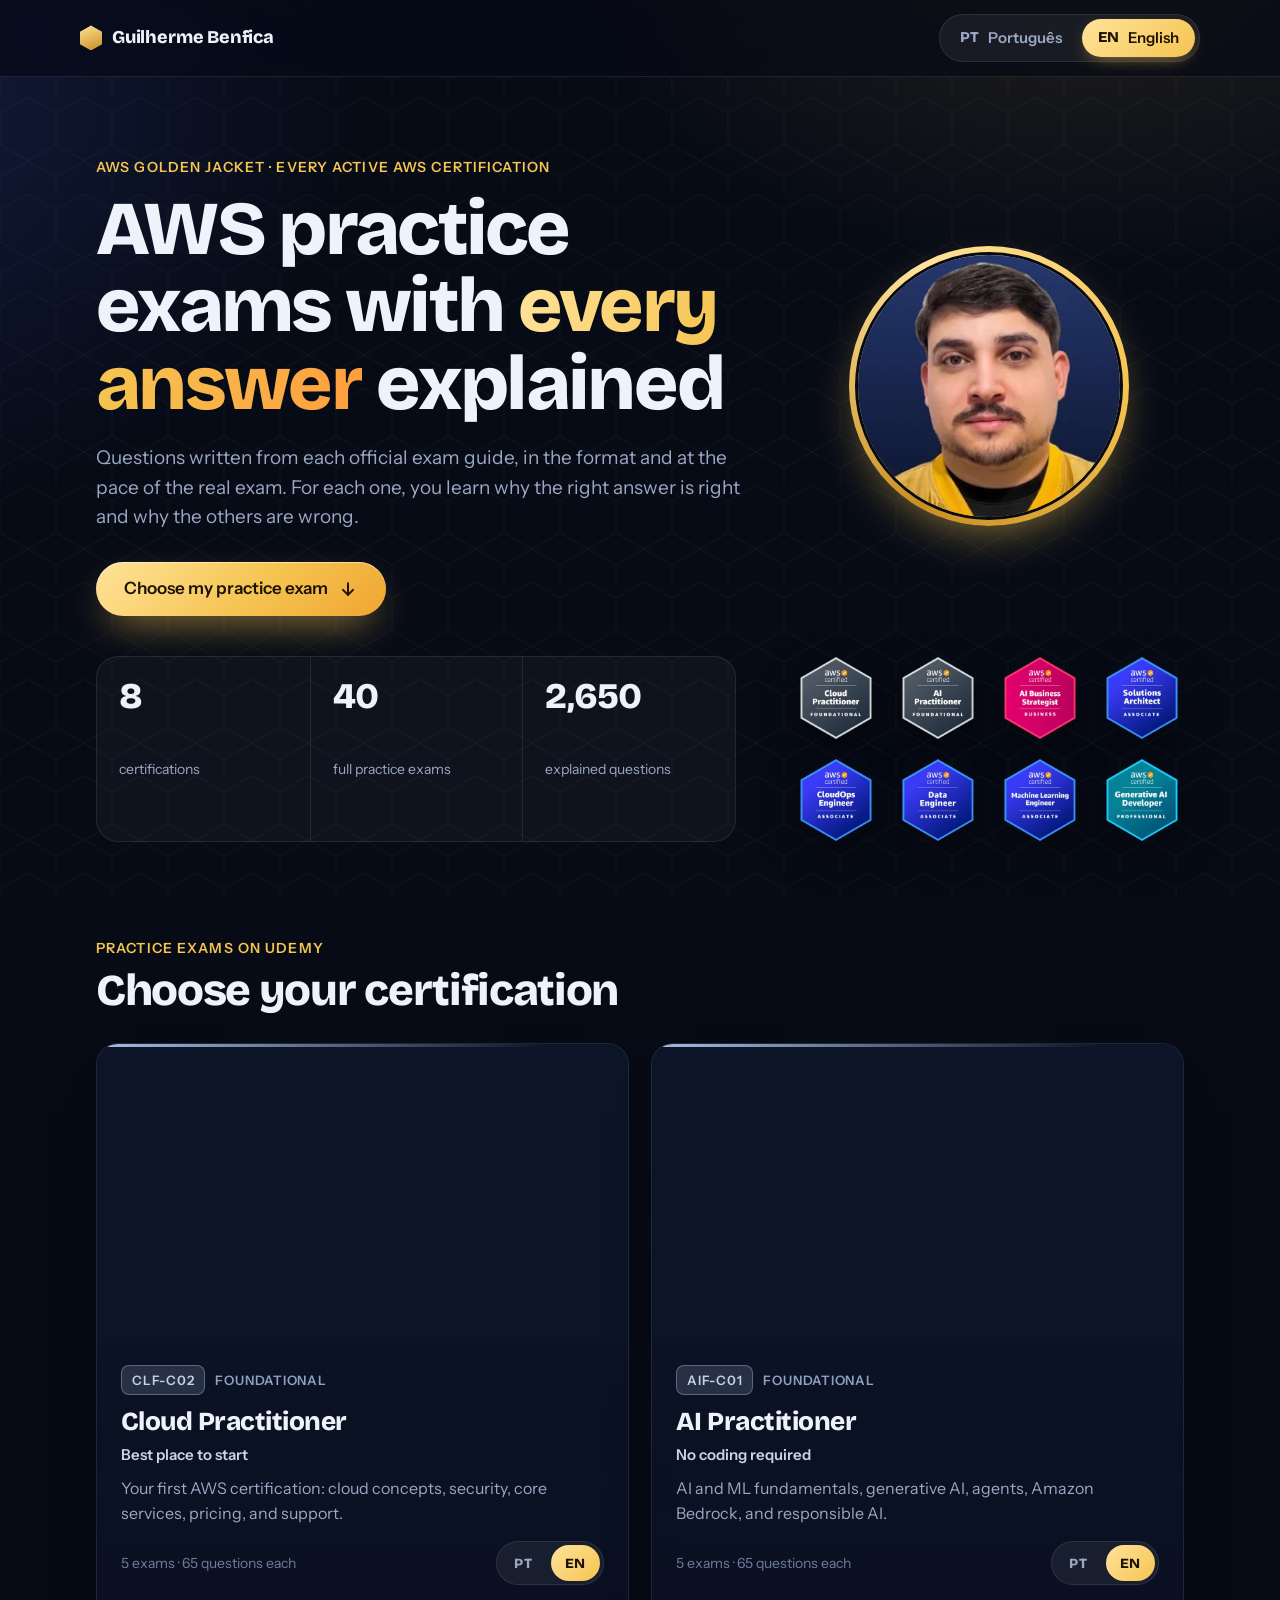
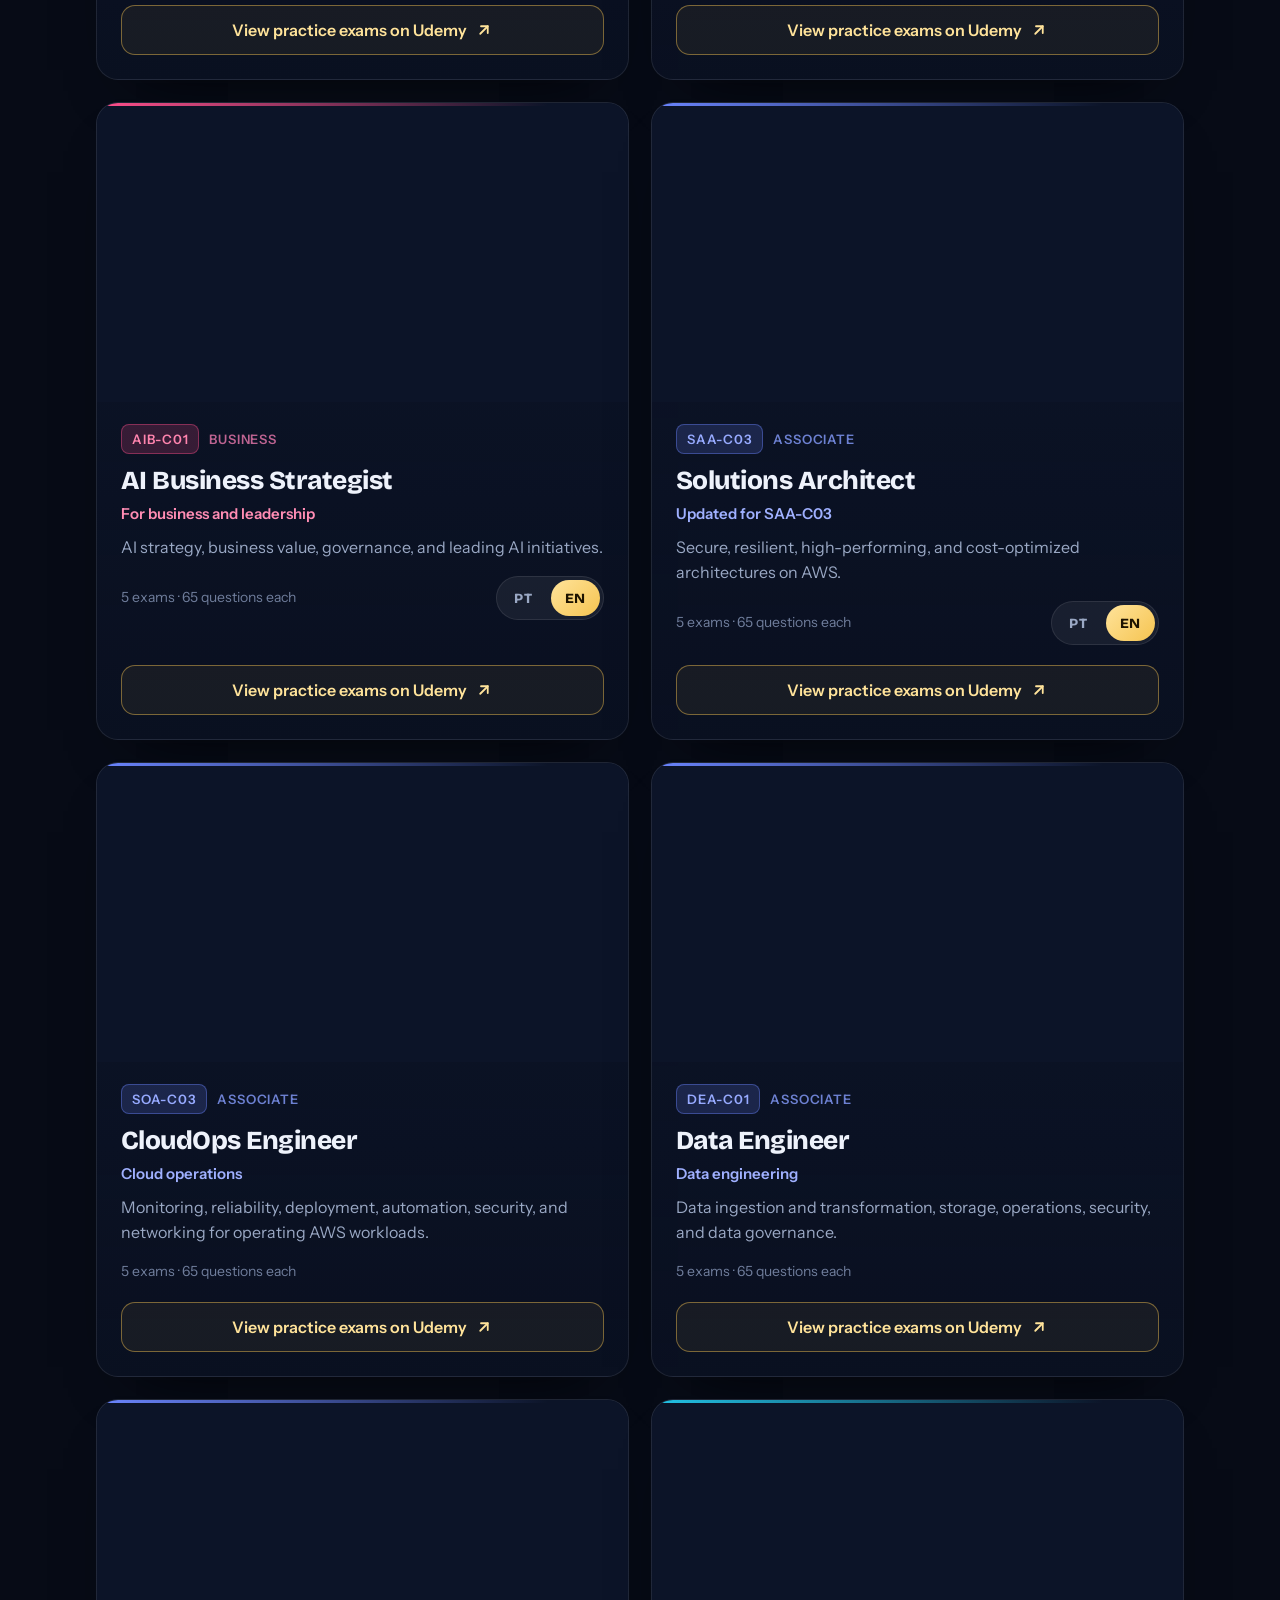
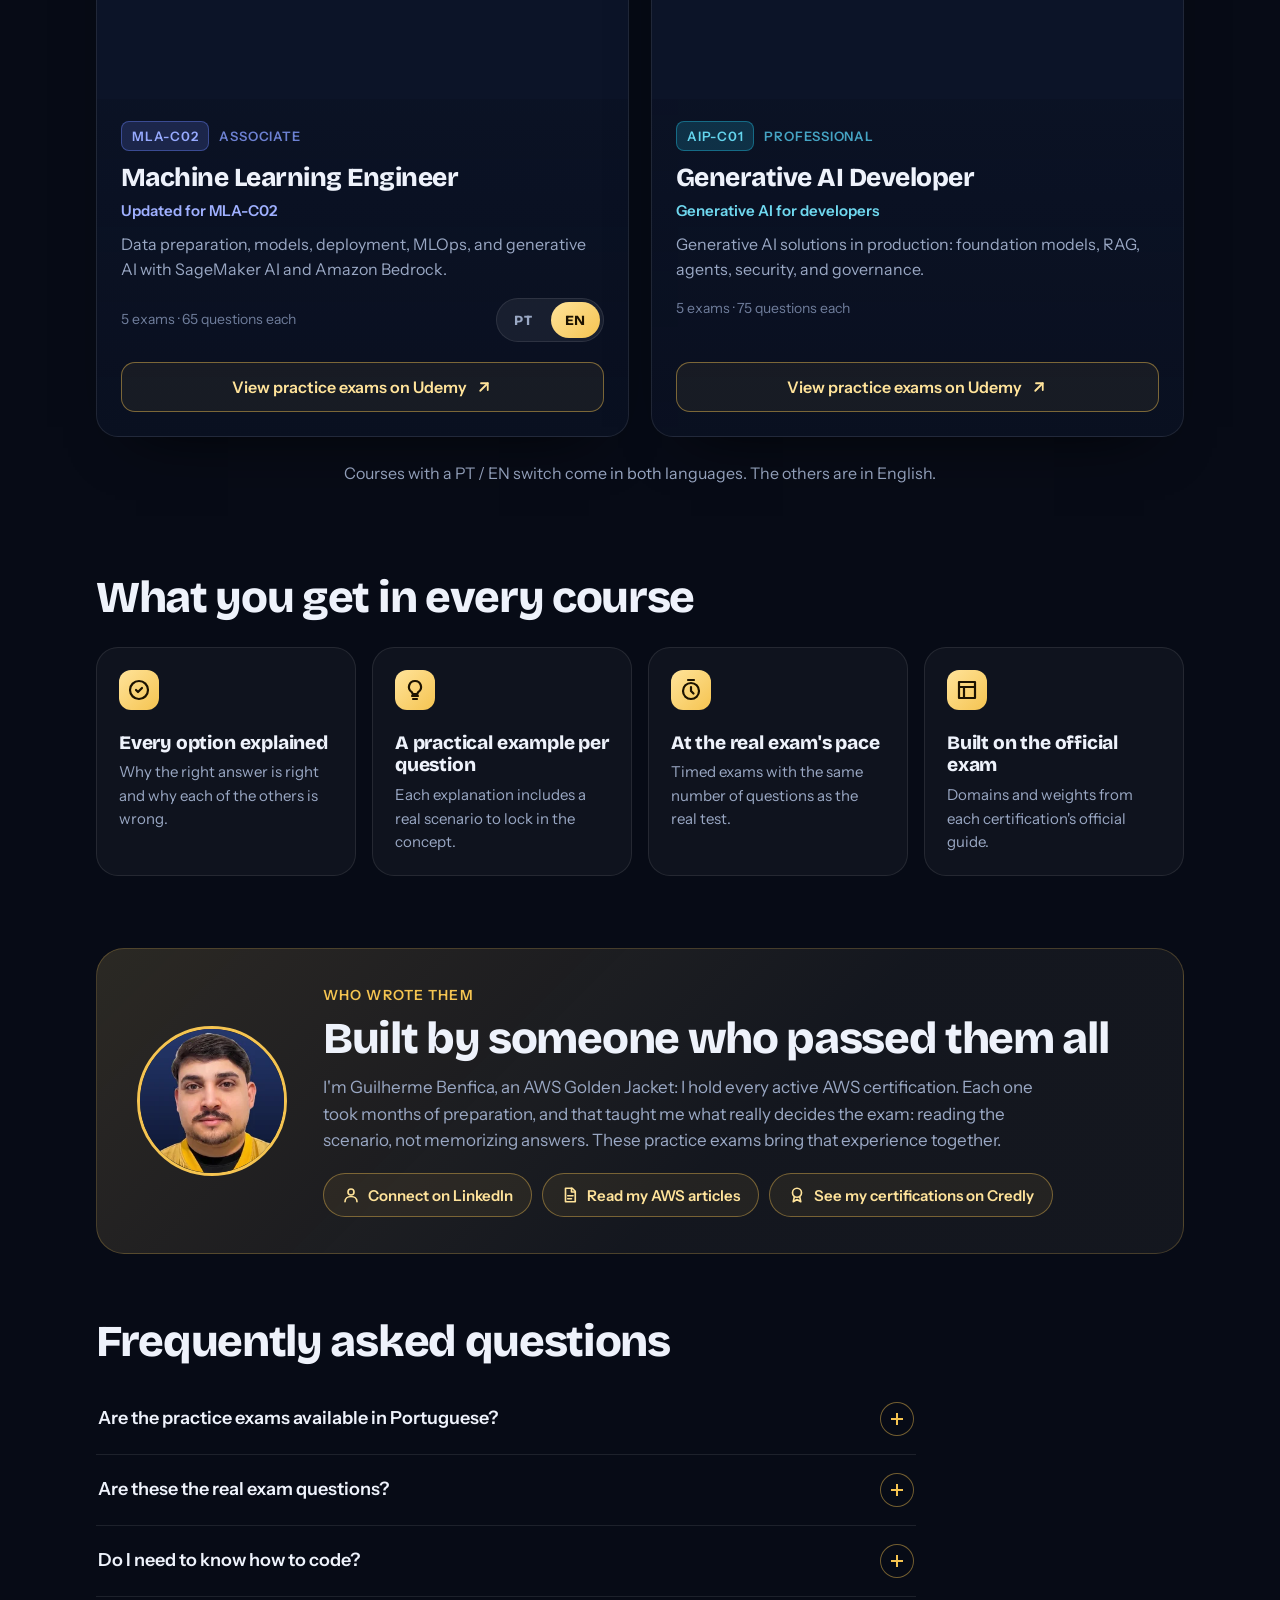
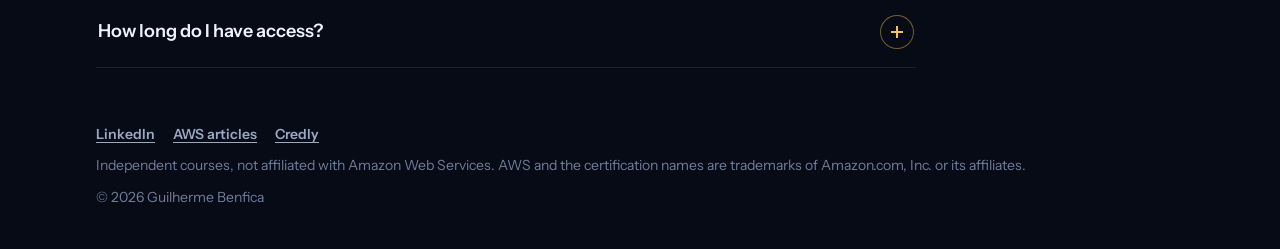
==== commit b3a0de60: "Cor dos cards segue o nível do selo: Foundational cinza, Associate azul, Business rosa, Professional" ====
--- a/en/index.html
+++ b/en/index.html
@@ -31,7 +31,7 @@
   <meta name="twitter:image" content="https://guilherme-benfica.github.io/links/img/og-en.jpg">
   <link rel="preload" href="../fonts/bricolage-grotesque-latin-800-normal.woff2" as="font" type="font/woff2" crossorigin>
   <link rel="preload" href="../fonts/instrument-sans-latin-400-normal.woff2" as="font" type="font/woff2" crossorigin>
-  <link rel="stylesheet" href="../style.css?v=12">
+  <link rel="stylesheet" href="../style.css?v=13">
   <script type="application/ld+json">
 {
  "@context": "https://schema.org",
@@ -283,21 +283,21 @@
 
   <main>
     <section class="hero">
-      <div class="hero-photo"><img src="../img/foto.webp?v=12" width="240" height="240" alt="Photo of Guilherme Benfica"></div>
+      <div class="hero-photo"><img src="../img/foto.webp?v=13" width="240" height="240" alt="Photo of Guilherme Benfica"></div>
       <p class="eyebrow">AWS Golden Jacket · every active AWS certification</p>
       <h1>AWS practice exams with <em>every answer</em> explained</h1>
       <p class="lede">Questions written from each official exam guide, in the format and at the pace of the real exam. For each one, you learn why the right answer is right and why the others are wrong.</p>
       <a class="cta" href="#simulados">Choose my practice exam <svg viewBox="0 0 24 24" aria-hidden="true"><path d="M12 5v14"/><path d="M6 13l6 6 6-6"/></svg></a>
       <ul class="stats"><li><strong>8</strong><span>certifications</span></li><li><strong>40</strong><span>full practice exams</span></li><li><strong>2,650</strong><span>explained questions</span></li></ul>
-      <ul class="badges" aria-hidden="true"><li><img src="../img/badge-clf.webp?v=12" width="240" height="240" alt="" loading="lazy"></li><li><img src="../img/badge-aif.webp?v=12" width="240" height="240" alt="" loading="lazy"></li><li><img src="../img/badge-aib.webp?v=12" width="240" height="240" alt="" loading="lazy"></li><li><img src="../img/badge-saa.webp?v=12" width="240" height="240" alt="" loading="lazy"></li><li><img src="../img/badge-soa.webp?v=12" width="240" height="240" alt="" loading="lazy"></li><li><img src="../img/badge-dea.webp?v=12" width="240" height="240" alt="" loading="lazy"></li><li><img src="../img/badge-mla.webp?v=12" width="240" height="240" alt="" loading="lazy"></li><li><img src="../img/badge-aip.webp?v=12" width="240" height="240" alt="" loading="lazy"></li></ul>
+      <ul class="badges" aria-hidden="true"><li><img src="../img/badge-clf.webp?v=13" width="240" height="240" alt="" loading="lazy"></li><li><img src="../img/badge-aif.webp?v=13" width="240" height="240" alt="" loading="lazy"></li><li><img src="../img/badge-aib.webp?v=13" width="240" height="240" alt="" loading="lazy"></li><li><img src="../img/badge-saa.webp?v=13" width="240" height="240" alt="" loading="lazy"></li><li><img src="../img/badge-soa.webp?v=13" width="240" height="240" alt="" loading="lazy"></li><li><img src="../img/badge-dea.webp?v=13" width="240" height="240" alt="" loading="lazy"></li><li><img src="../img/badge-mla.webp?v=13" width="240" height="240" alt="" loading="lazy"></li><li><img src="../img/badge-aip.webp?v=13" width="240" height="240" alt="" loading="lazy"></li></ul>
     </section>
 
     <section class="courses" id="simulados" aria-labelledby="courses-h">
       <p class="kicker">Practice exams on Udemy</p>
       <h2 id="courses-h">Choose your certification</h2>
       <ul class="grid">
-      <li class="card c-clf" data-href-pt="https://www.udemy.com/course/simulados-aws-cloud-practitioner-clf-c02-atualizado/?referralCode=EC24E96FDD556E35A0CD&amp;couponCode=AWSGRATIS2026" data-img-pt="../img/clf-pt.webp?v=12" data-btn-pt="View the Portuguese version on Udemy" data-aria-pt="Open the CLF-C02 Cloud Practitioner practice exams in Portuguese on Udemy" data-href-en="https://www.udemy.com/course/aws-cloud-practitioner-practice-exams-clf-c02-updated/?referralCode=2849BD6DE0A1EBC83FCE&amp;couponCode=AWSFREE2026" data-img-en="../img/clf-en.webp?v=12" data-btn-en="View practice exams on Udemy" data-aria-en="Open the CLF-C02 Cloud Practitioner practice exams in English on Udemy">
-        <div class="card-media"><img src="../img/clf-en.webp?v=12" width="750" height="422" fetchpriority="high" decoding="async" alt="Course cover for the AWS Certified Cloud Practitioner (CLF-C02) practice exams"></div>
+      <li class="card c-clf lv-foundational" data-href-pt="https://www.udemy.com/course/simulados-aws-cloud-practitioner-clf-c02-atualizado/?referralCode=EC24E96FDD556E35A0CD&amp;couponCode=AWSGRATIS2026" data-img-pt="../img/clf-pt.webp?v=13" data-btn-pt="View the Portuguese version on Udemy" data-aria-pt="Open the CLF-C02 Cloud Practitioner practice exams in Portuguese on Udemy" data-href-en="https://www.udemy.com/course/aws-cloud-practitioner-practice-exams-clf-c02-updated/?referralCode=2849BD6DE0A1EBC83FCE&amp;couponCode=AWSFREE2026" data-img-en="../img/clf-en.webp?v=13" data-btn-en="View practice exams on Udemy" data-aria-en="Open the CLF-C02 Cloud Practitioner practice exams in English on Udemy">
+        <div class="card-media"><img src="../img/clf-en.webp?v=13" width="750" height="422" fetchpriority="high" decoding="async" alt="Course cover for the AWS Certified Cloud Practitioner (CLF-C02) practice exams"></div>
         <div class="card-body">
           <div class="card-meta"><span class="code">CLF-C02</span><span class="level">Foundational</span></div>
           <h3><a href="https://www.udemy.com/course/aws-cloud-practitioner-practice-exams-clf-c02-updated/?referralCode=2849BD6DE0A1EBC83FCE&amp;couponCode=AWSFREE2026" target="_blank" rel="noopener" aria-label="Open the CLF-C02 Cloud Practitioner practice exams in English on Udemy">Cloud Practitioner</a></h3>
@@ -310,8 +310,8 @@
           <span class="btn" aria-hidden="true"><span class="btn-label">View practice exams on Udemy</span> <svg viewBox="0 0 24 24"><path d="M7 17L17 7"/><path d="M8 7h9v9"/></svg></span>
         </div>
       </li>
-      <li class="card c-aif" data-href-pt="https://www.udemy.com/course/simulados-aws-ai-practitioner-aif-c01-atualizado/?referralCode=81BEE17F71273E8EC291&amp;couponCode=AWSFREE" data-img-pt="../img/aif-pt.webp?v=12" data-btn-pt="View the Portuguese version on Udemy" data-aria-pt="Open the AIF-C01 AI Practitioner practice exams in Portuguese on Udemy" data-href-en="https://www.udemy.com/course/aws-ai-practitioner-practice-exams-aif-c01/?referralCode=43233F7D54E7BBA1B47E&amp;couponCode=AWSFREE2026" data-img-en="../img/aif-en.webp?v=12" data-btn-en="View practice exams on Udemy" data-aria-en="Open the AIF-C01 AI Practitioner practice exams in English on Udemy">
-        <div class="card-media"><img src="../img/aif-en.webp?v=12" width="750" height="422" fetchpriority="high" decoding="async" alt="Course cover for the AWS Certified AI Practitioner (AIF-C01) practice exams"></div>
+      <li class="card c-aif lv-foundational" data-href-pt="https://www.udemy.com/course/simulados-aws-ai-practitioner-aif-c01-atualizado/?referralCode=81BEE17F71273E8EC291&amp;couponCode=AWSFREE" data-img-pt="../img/aif-pt.webp?v=13" data-btn-pt="View the Portuguese version on Udemy" data-aria-pt="Open the AIF-C01 AI Practitioner practice exams in Portuguese on Udemy" data-href-en="https://www.udemy.com/course/aws-ai-practitioner-practice-exams-aif-c01/?referralCode=43233F7D54E7BBA1B47E&amp;couponCode=AWSFREE2026" data-img-en="../img/aif-en.webp?v=13" data-btn-en="View practice exams on Udemy" data-aria-en="Open the AIF-C01 AI Practitioner practice exams in English on Udemy">
+        <div class="card-media"><img src="../img/aif-en.webp?v=13" width="750" height="422" fetchpriority="high" decoding="async" alt="Course cover for the AWS Certified AI Practitioner (AIF-C01) practice exams"></div>
         <div class="card-body">
           <div class="card-meta"><span class="code">AIF-C01</span><span class="level">Foundational</span></div>
           <h3><a href="https://www.udemy.com/course/aws-ai-practitioner-practice-exams-aif-c01/?referralCode=43233F7D54E7BBA1B47E&amp;couponCode=AWSFREE2026" target="_blank" rel="noopener" aria-label="Open the AIF-C01 AI Practitioner practice exams in English on Udemy">AI Practitioner</a></h3>
@@ -324,8 +324,8 @@
           <span class="btn" aria-hidden="true"><span class="btn-label">View practice exams on Udemy</span> <svg viewBox="0 0 24 24"><path d="M7 17L17 7"/><path d="M8 7h9v9"/></svg></span>
         </div>
       </li>
-      <li class="card c-aib" data-href-pt="https://www.udemy.com/course/simulados-aws-ai-business-strategist-aib-c01/?referralCode=FE9480FFEC3ACC4BABCC&amp;couponCode=AWSFREE" data-img-pt="../img/aib-pt.webp?v=12" data-btn-pt="View the Portuguese version on Udemy" data-aria-pt="Open the AIB-C01 AI Business Strategist practice exams in Portuguese on Udemy" data-href-en="https://www.udemy.com/course/aws-ai-business-strategist-practice-exams-aib-c01/?referralCode=9FB0C7D2A84E522D44F3&amp;couponCode=AWSFREE" data-img-en="../img/aib-en.webp?v=12" data-btn-en="View practice exams on Udemy" data-aria-en="Open the AIB-C01 AI Business Strategist practice exams in English on Udemy">
-        <div class="card-media"><img src="../img/aib-en.webp?v=12" width="750" height="422" loading="lazy" decoding="async" alt="Course cover for the AWS Certified AI Business Strategist (AIB-C01) practice exams"></div>
+      <li class="card c-aib lv-business" data-href-pt="https://www.udemy.com/course/simulados-aws-ai-business-strategist-aib-c01/?referralCode=FE9480FFEC3ACC4BABCC&amp;couponCode=AWSFREE" data-img-pt="../img/aib-pt.webp?v=13" data-btn-pt="View the Portuguese version on Udemy" data-aria-pt="Open the AIB-C01 AI Business Strategist practice exams in Portuguese on Udemy" data-href-en="https://www.udemy.com/course/aws-ai-business-strategist-practice-exams-aib-c01/?referralCode=9FB0C7D2A84E522D44F3&amp;couponCode=AWSFREE" data-img-en="../img/aib-en.webp?v=13" data-btn-en="View practice exams on Udemy" data-aria-en="Open the AIB-C01 AI Business Strategist practice exams in English on Udemy">
+        <div class="card-media"><img src="../img/aib-en.webp?v=13" width="750" height="422" loading="lazy" decoding="async" alt="Course cover for the AWS Certified AI Business Strategist (AIB-C01) practice exams"></div>
         <div class="card-body">
           <div class="card-meta"><span class="code">AIB-C01</span><span class="level">Business</span></div>
           <h3><a href="https://www.udemy.com/course/aws-ai-business-strategist-practice-exams-aib-c01/?referralCode=9FB0C7D2A84E522D44F3&amp;couponCode=AWSFREE" target="_blank" rel="noopener" aria-label="Open the AIB-C01 AI Business Strategist practice exams in English on Udemy">AI Business Strategist</a></h3>
@@ -338,8 +338,8 @@
           <span class="btn" aria-hidden="true"><span class="btn-label">View practice exams on Udemy</span> <svg viewBox="0 0 24 24"><path d="M7 17L17 7"/><path d="M8 7h9v9"/></svg></span>
         </div>
       </li>
-      <li class="card c-saa" data-href-pt="https://www.udemy.com/course/simulados-aws-solutions-architect-associate-saa-c03/?couponCode=AWSNOVFREE" data-img-pt="../img/saa-pt.webp?v=12" data-btn-pt="View the Portuguese version on Udemy" data-aria-pt="Open the SAA-C03 Solutions Architect practice exams in Portuguese on Udemy" data-href-en="https://www.udemy.com/course/aws-solutions-architect-associate-practice-exams-saa-c03/?couponCode=AWSNOVFREE" data-img-en="../img/saa-en.webp?v=12" data-btn-en="View practice exams on Udemy" data-aria-en="Open the SAA-C03 Solutions Architect practice exams in English on Udemy">
-        <div class="card-media"><img src="../img/saa-en.webp?v=12" width="750" height="422" loading="lazy" decoding="async" alt="Course cover for the AWS Certified Solutions Architect - Associate (SAA-C03) practice exams"></div>
+      <li class="card c-saa lv-associate" data-href-pt="https://www.udemy.com/course/simulados-aws-solutions-architect-associate-saa-c03/?couponCode=AWSNOVFREE" data-img-pt="../img/saa-pt.webp?v=13" data-btn-pt="View the Portuguese version on Udemy" data-aria-pt="Open the SAA-C03 Solutions Architect practice exams in Portuguese on Udemy" data-href-en="https://www.udemy.com/course/aws-solutions-architect-associate-practice-exams-saa-c03/?couponCode=AWSNOVFREE" data-img-en="../img/saa-en.webp?v=13" data-btn-en="View practice exams on Udemy" data-aria-en="Open the SAA-C03 Solutions Architect practice exams in English on Udemy">
+        <div class="card-media"><img src="../img/saa-en.webp?v=13" width="750" height="422" loading="lazy" decoding="async" alt="Course cover for the AWS Certified Solutions Architect - Associate (SAA-C03) practice exams"></div>
         <div class="card-body">
           <div class="card-meta"><span class="code">SAA-C03</span><span class="level">Associate</span></div>
           <h3><a href="https://www.udemy.com/course/aws-solutions-architect-associate-practice-exams-saa-c03/?couponCode=AWSNOVFREE" target="_blank" rel="noopener" aria-label="Open the SAA-C03 Solutions Architect practice exams in English on Udemy">Solutions Architect</a></h3>
@@ -352,8 +352,8 @@
           <span class="btn" aria-hidden="true"><span class="btn-label">View practice exams on Udemy</span> <svg viewBox="0 0 24 24"><path d="M7 17L17 7"/><path d="M8 7h9v9"/></svg></span>
         </div>
       </li>
-      <li class="card c-soa">
-        <div class="card-media"><img src="../img/soa-en.webp?v=12" width="750" height="422" loading="lazy" decoding="async" alt="Course cover for the AWS Certified CloudOps Engineer - Associate (SOA-C03) practice exams"></div>
+      <li class="card c-soa lv-associate">
+        <div class="card-media"><img src="../img/soa-en.webp?v=13" width="750" height="422" loading="lazy" decoding="async" alt="Course cover for the AWS Certified CloudOps Engineer - Associate (SOA-C03) practice exams"></div>
         <div class="card-body">
           <div class="card-meta"><span class="code">SOA-C03</span><span class="level">Associate</span></div>
           <h3><a href="https://www.udemy.com/course/aws-cloudops-engineer-associate-practice-exams-soa-c03/?couponCode=AWSNOVFREE" target="_blank" rel="noopener" aria-label="Open the SOA-C03 CloudOps Engineer practice exams in English on Udemy">CloudOps Engineer</a></h3>
@@ -366,8 +366,8 @@
           <span class="btn" aria-hidden="true"><span class="btn-label">View practice exams on Udemy</span> <svg viewBox="0 0 24 24"><path d="M7 17L17 7"/><path d="M8 7h9v9"/></svg></span>
         </div>
       </li>
-      <li class="card c-dea">
-        <div class="card-media"><img src="../img/dea-en.webp?v=12" width="750" height="422" loading="lazy" decoding="async" alt="Course cover for the AWS Certified Data Engineer - Associate (DEA-C01) practice exams"></div>
+      <li class="card c-dea lv-associate">
+        <div class="card-media"><img src="../img/dea-en.webp?v=13" width="750" height="422" loading="lazy" decoding="async" alt="Course cover for the AWS Certified Data Engineer - Associate (DEA-C01) practice exams"></div>
         <div class="card-body">
           <div class="card-meta"><span class="code">DEA-C01</span><span class="level">Associate</span></div>
           <h3><a href="https://www.udemy.com/course/aws-data-engineer-associate-exams-dea-c01/?couponCode=AWSNOVFREE" target="_blank" rel="noopener" aria-label="Open the DEA-C01 Data Engineer practice exams in English on Udemy">Data Engineer</a></h3>
@@ -380,8 +380,8 @@
           <span class="btn" aria-hidden="true"><span class="btn-label">View practice exams on Udemy</span> <svg viewBox="0 0 24 24"><path d="M7 17L17 7"/><path d="M8 7h9v9"/></svg></span>
         </div>
       </li>
-      <li class="card c-mla" data-href-pt="https://www.udemy.com/course/simulados-aws-machine-learning-engineer-mla-c02/?referralCode=425ACC388C26A359F7CD&amp;couponCode=AWSFREE" data-img-pt="../img/mla-pt.webp?v=12" data-btn-pt="View the Portuguese version on Udemy" data-aria-pt="Open the MLA-C02 Machine Learning Engineer practice exams in Portuguese on Udemy" data-href-en="https://www.udemy.com/course/aws-machine-learning-engineer-practice-exams-mla-c02/?referralCode=CFB4C2B61A3481D5FB71&amp;couponCode=AWSFREE" data-img-en="../img/mla-en.webp?v=12" data-btn-en="View practice exams on Udemy" data-aria-en="Open the MLA-C02 Machine Learning Engineer practice exams in English on Udemy">
-        <div class="card-media"><img src="../img/mla-en.webp?v=12" width="750" height="422" loading="lazy" decoding="async" alt="Course cover for the AWS Certified Machine Learning Engineer - Associate (MLA-C02) practice exams"></div>
+      <li class="card c-mla lv-associate" data-href-pt="https://www.udemy.com/course/simulados-aws-machine-learning-engineer-mla-c02/?referralCode=425ACC388C26A359F7CD&amp;couponCode=AWSFREE" data-img-pt="../img/mla-pt.webp?v=13" data-btn-pt="View the Portuguese version on Udemy" data-aria-pt="Open the MLA-C02 Machine Learning Engineer practice exams in Portuguese on Udemy" data-href-en="https://www.udemy.com/course/aws-machine-learning-engineer-practice-exams-mla-c02/?referralCode=CFB4C2B61A3481D5FB71&amp;couponCode=AWSFREE" data-img-en="../img/mla-en.webp?v=13" data-btn-en="View practice exams on Udemy" data-aria-en="Open the MLA-C02 Machine Learning Engineer practice exams in English on Udemy">
+        <div class="card-media"><img src="../img/mla-en.webp?v=13" width="750" height="422" loading="lazy" decoding="async" alt="Course cover for the AWS Certified Machine Learning Engineer - Associate (MLA-C02) practice exams"></div>
         <div class="card-body">
           <div class="card-meta"><span class="code">MLA-C02</span><span class="level">Associate</span></div>
           <h3><a href="https://www.udemy.com/course/aws-machine-learning-engineer-practice-exams-mla-c02/?referralCode=CFB4C2B61A3481D5FB71&amp;couponCode=AWSFREE" target="_blank" rel="noopener" aria-label="Open the MLA-C02 Machine Learning Engineer practice exams in English on Udemy">Machine Learning Engineer</a></h3>
@@ -394,8 +394,8 @@
           <span class="btn" aria-hidden="true"><span class="btn-label">View practice exams on Udemy</span> <svg viewBox="0 0 24 24"><path d="M7 17L17 7"/><path d="M8 7h9v9"/></svg></span>
         </div>
       </li>
-      <li class="card c-aip">
-        <div class="card-media"><img src="../img/aip-en.webp?v=12" width="750" height="422" loading="lazy" decoding="async" alt="Course cover for the AWS Certified Generative AI Developer - Professional (AIP-C01) practice exams"></div>
+      <li class="card c-aip lv-professional">
+        <div class="card-media"><img src="../img/aip-en.webp?v=13" width="750" height="422" loading="lazy" decoding="async" alt="Course cover for the AWS Certified Generative AI Developer - Professional (AIP-C01) practice exams"></div>
         <div class="card-body">
           <div class="card-meta"><span class="code">AIP-C01</span><span class="level">Professional</span></div>
           <h3><a href="https://www.udemy.com/course/aws-generative-ai-developer-pro-aip-c01-practice-exams/?couponCode=AWSNOVFREE" target="_blank" rel="noopener" aria-label="Open the AIP-C01 Generative AI Developer practice exams in English on Udemy">Generative AI Developer</a></h3>
@@ -423,7 +423,7 @@
     </section>
 
     <section class="author" aria-labelledby="author-h">
-      <img src="../img/foto.webp?v=12" width="240" height="240" alt="" loading="lazy">
+      <img src="../img/foto.webp?v=13" width="240" height="240" alt="" loading="lazy">
       <div>
         <p class="kicker">Who wrote them</p>
         <h2 id="author-h">Built by someone who passed them all</h2>
@@ -449,6 +449,6 @@
     <p>&copy; 2026 Guilherme Benfica</p>
   </footer>
 
-  <script src="../site.js?v=12" defer></script>
+  <script src="../site.js?v=13" defer></script>
 </body>
 </html>
--- a/style.css
+++ b/style.css
@@ -158,16 +158,17 @@
   transition: transform .25s, border-color .25s, box-shadow .25s;
 }
 .card::before { content: ""; position: absolute; inset: 0 0 auto; height: 3px; z-index: 2; background: linear-gradient(90deg, var(--acc), transparent 85%); }
-.c-clf { --acc: #a9bddf; }
-.c-aif { --acc: #2ec4b6; }
-.c-aib { --acc: #ff4f8b; }
-.c-mla { --acc: #6b85ff; }
+/* A cor do card segue a cor do selo oficial do nível: Foundational cinza, Associate azul, Business rosa, Professional ciano */
+.lv-foundational { --acc: #a9bddf; }
+.lv-associate { --acc: #6b85ff; }
+.lv-business { --acc: #ff4f8b; }
+.lv-professional { --acc: #22c3e6; }
 .card-media { overflow: hidden; aspect-ratio: 750 / 422; background: var(--bg-2); }
 .card-media img { width: 100%; height: 100%; object-fit: cover; transition: transform .5s; }
 .card-body { display: flex; flex-direction: column; flex: 1; padding: 22px 24px 24px; }
 .card-meta { display: flex; align-items: center; gap: 10px; font-size: 13px; font-weight: 600; letter-spacing: 0.06em; text-transform: uppercase; }
 .code { padding: 4px 10px; border-radius: 8px; background: color-mix(in srgb, var(--acc) 18%, transparent); color: color-mix(in srgb, var(--acc) 70%, #fff); border: 1px solid color-mix(in srgb, var(--acc) 40%, transparent); }
-.level { color: var(--faint); }
+.level { color: color-mix(in srgb, var(--acc) 55%, var(--faint)); }
 .card h3 { margin-top: 12px; font-family: var(--display); font-weight: 800; font-size: 26px; line-height: 1.15; letter-spacing: -0.02em; }
 .card h3 a { text-decoration: none; }
 .card h3 a::after { content: ""; position: absolute; inset: 0; z-index: 3; border-radius: var(--radius); }
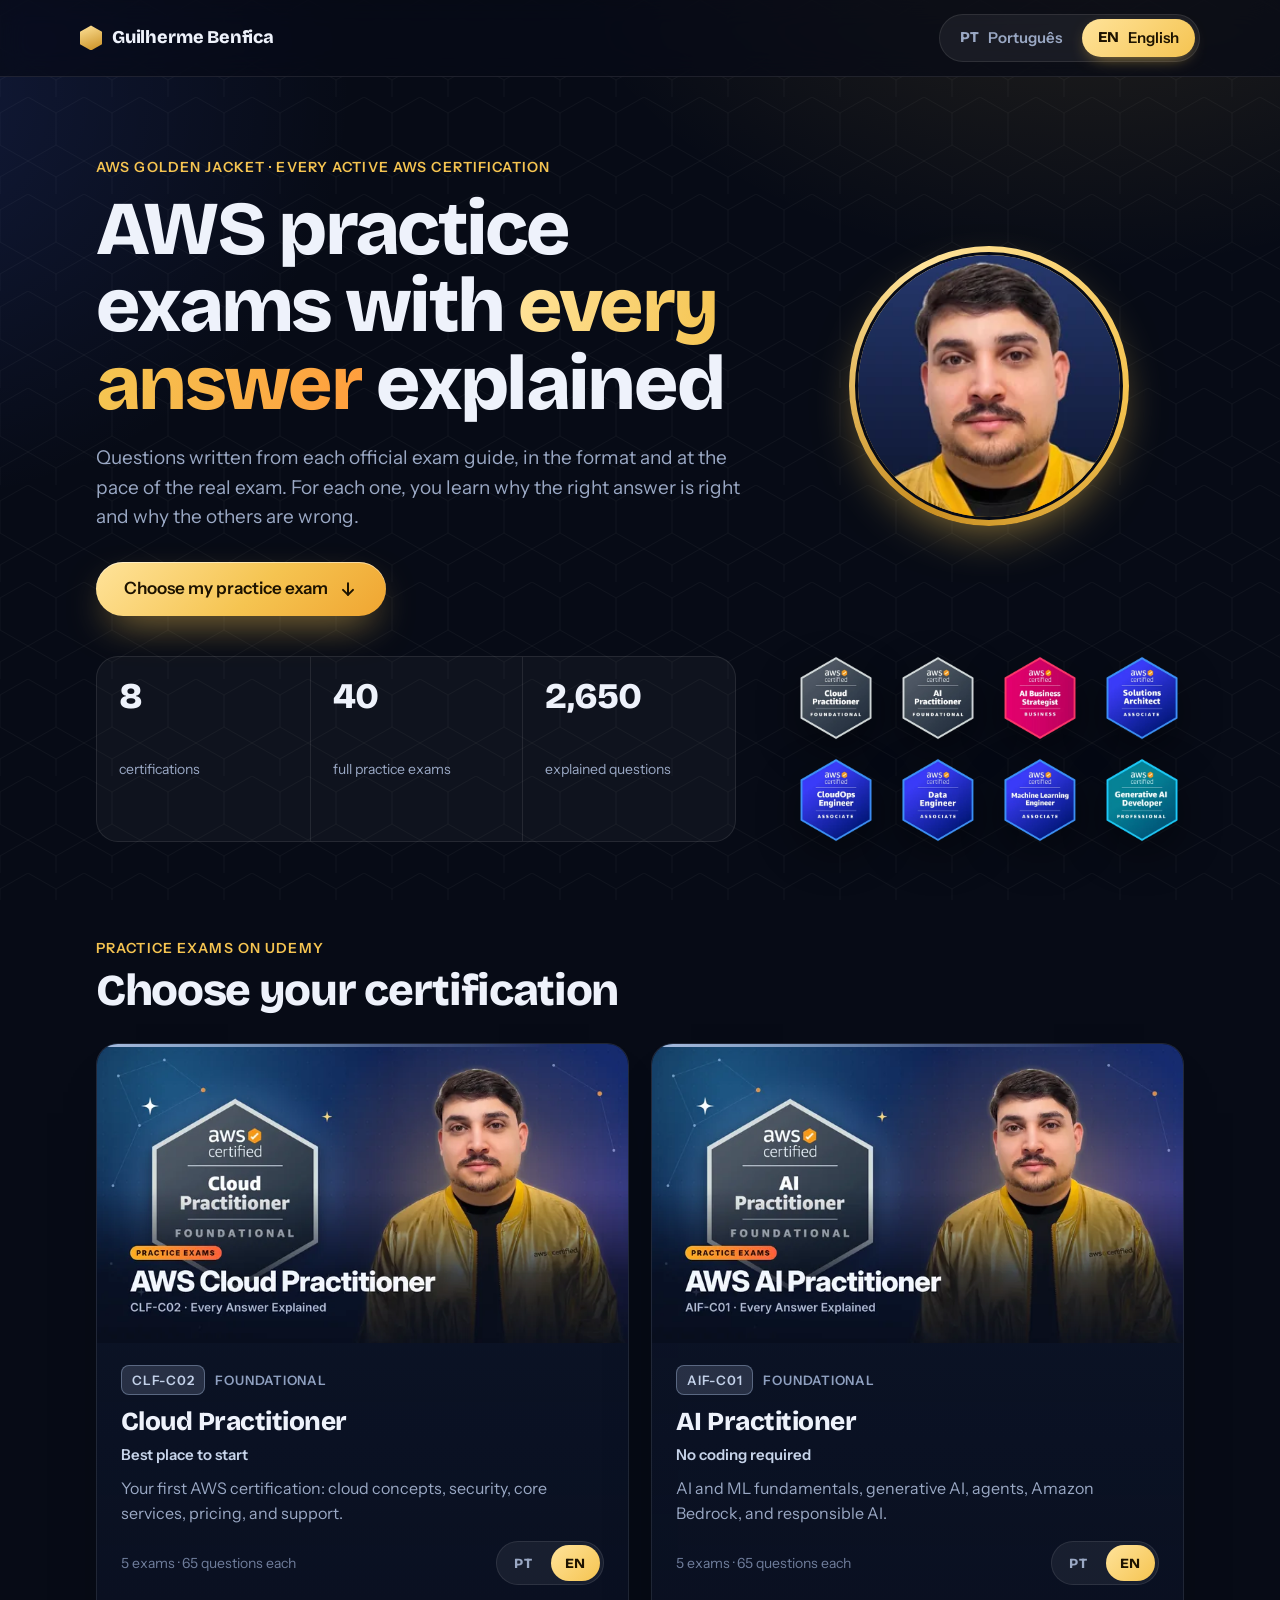
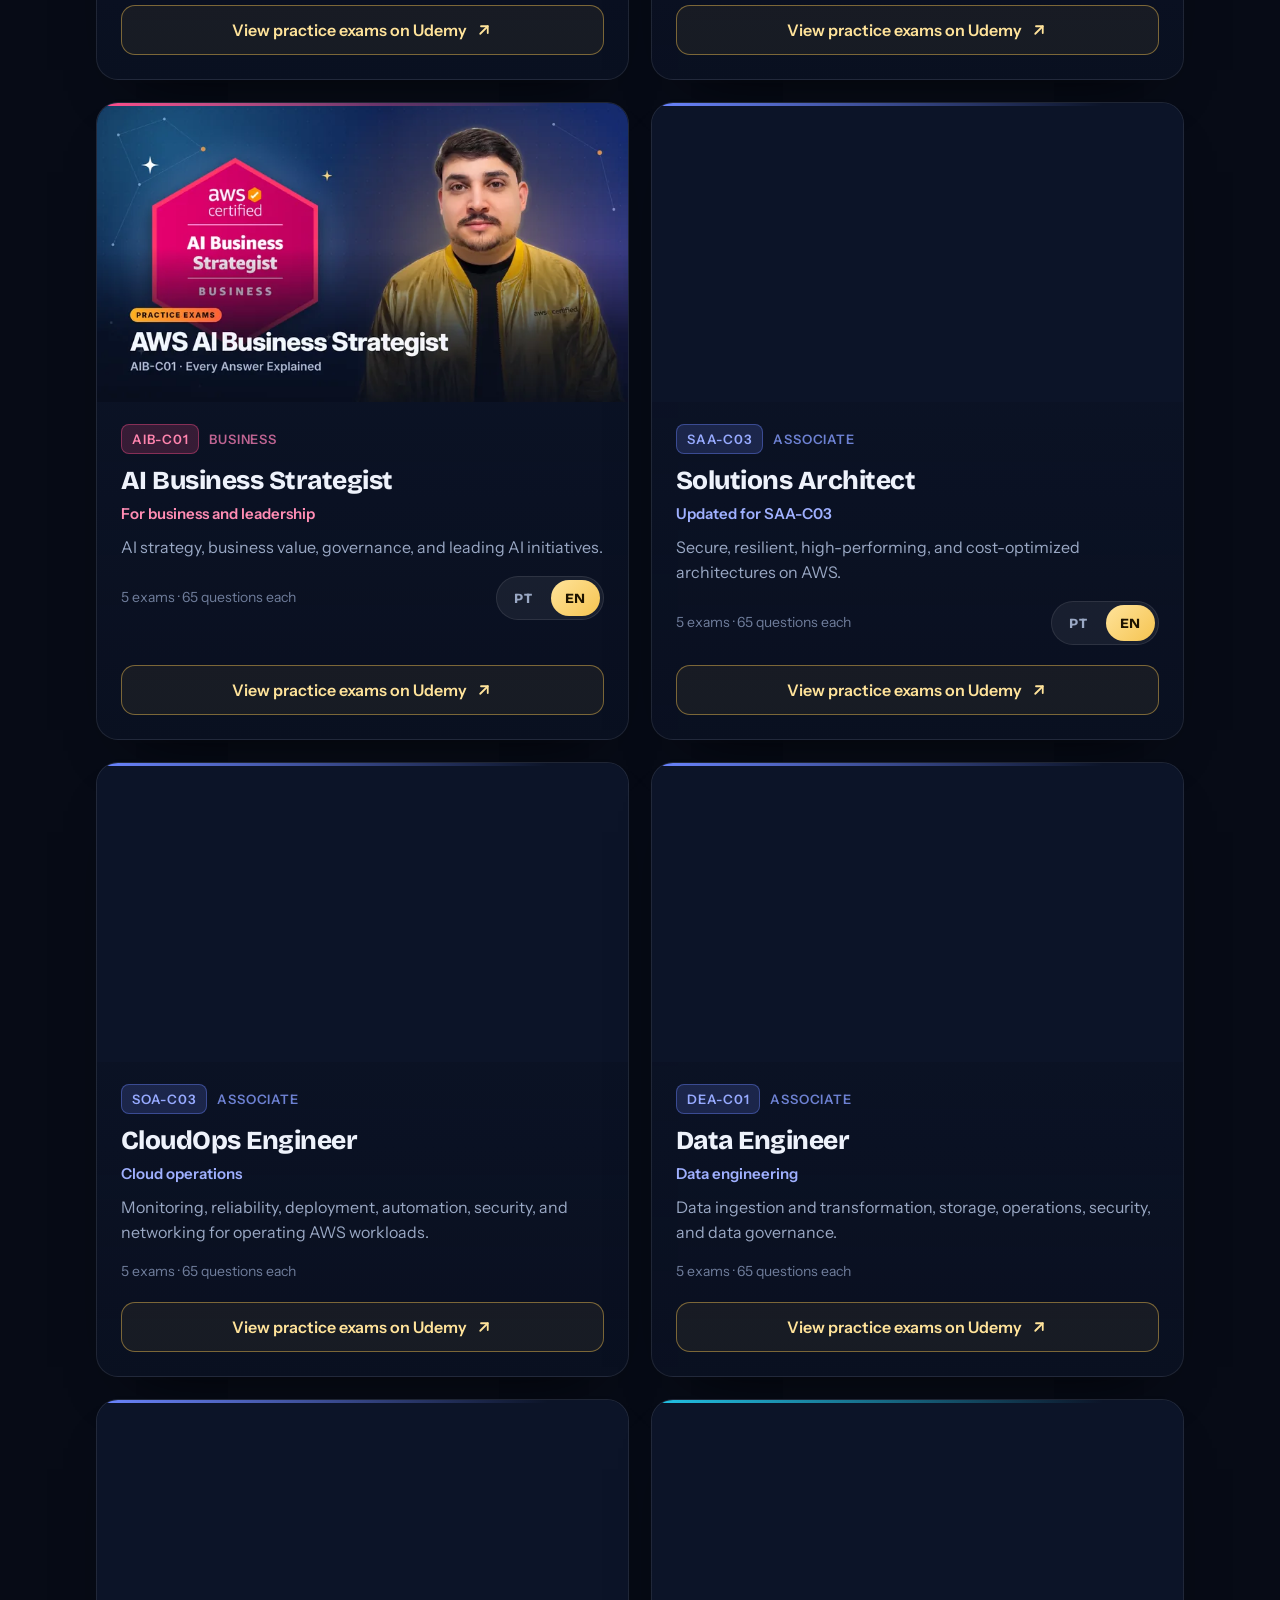
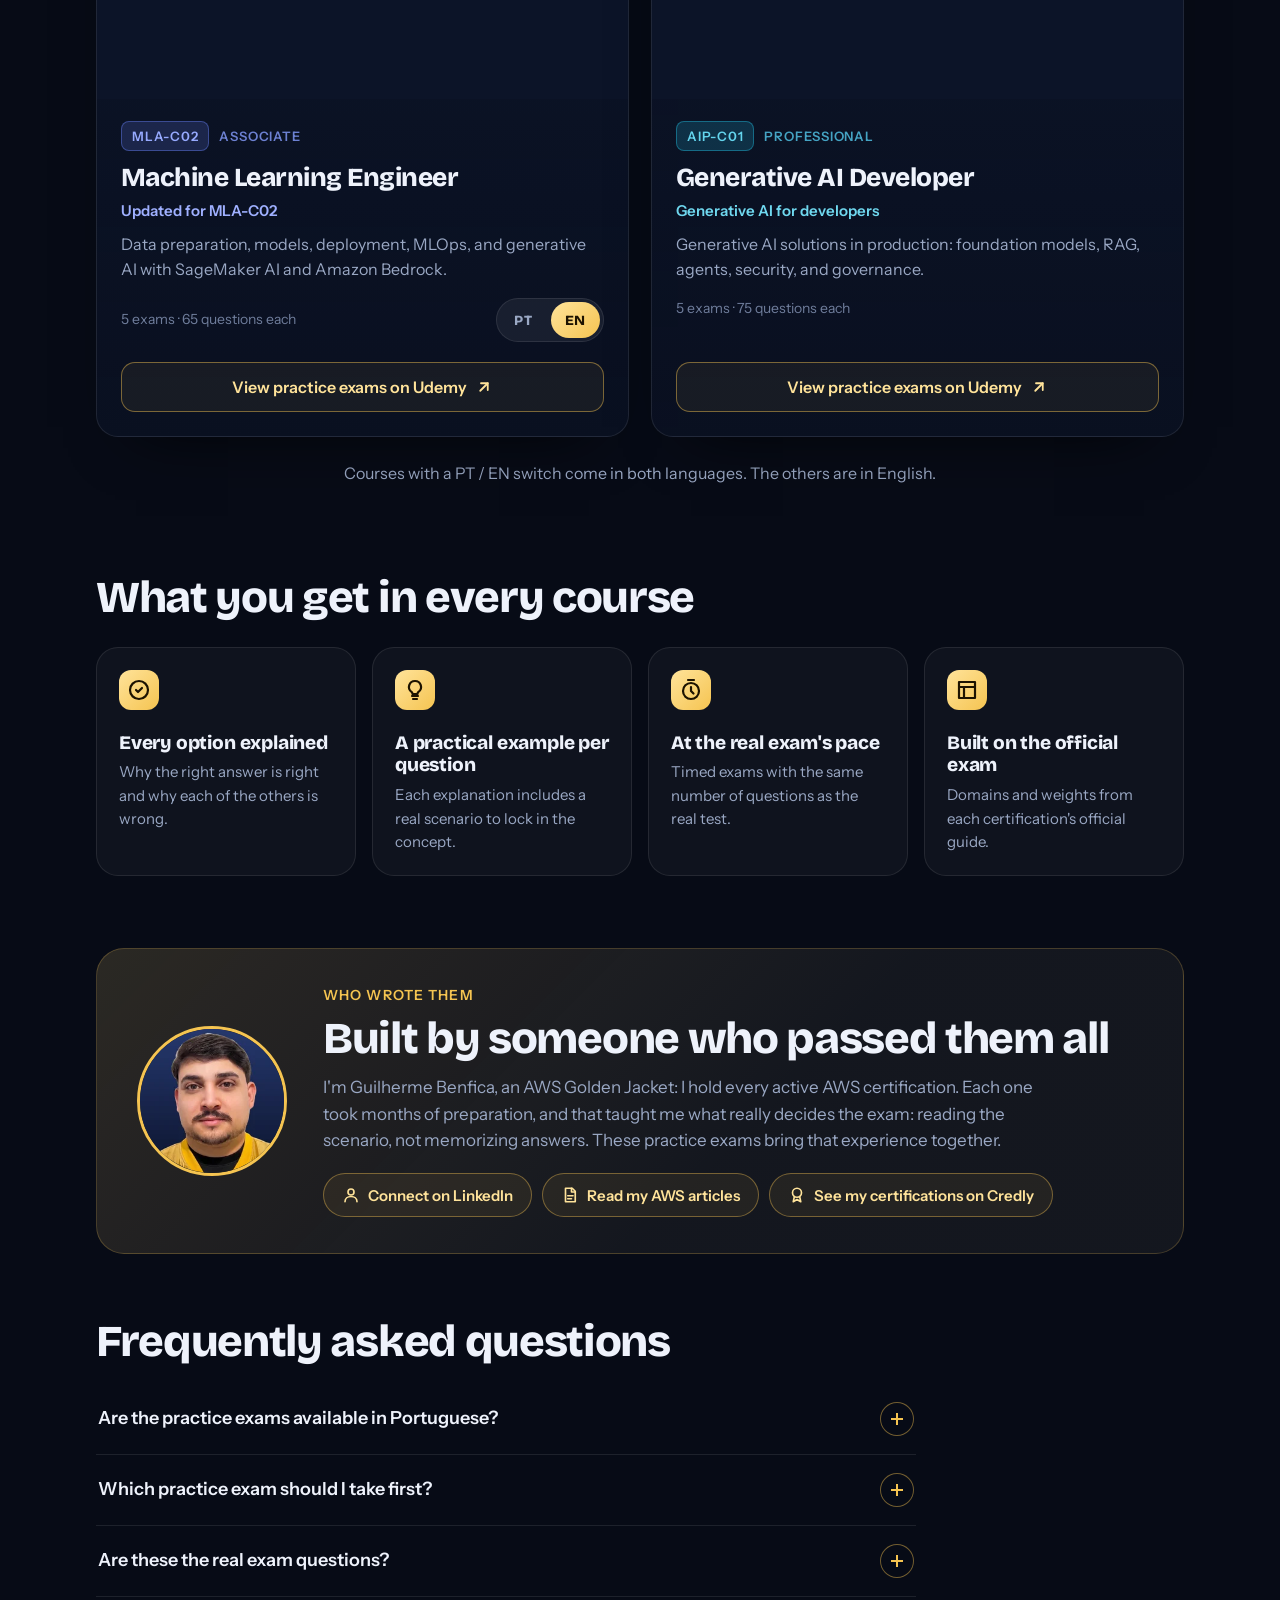
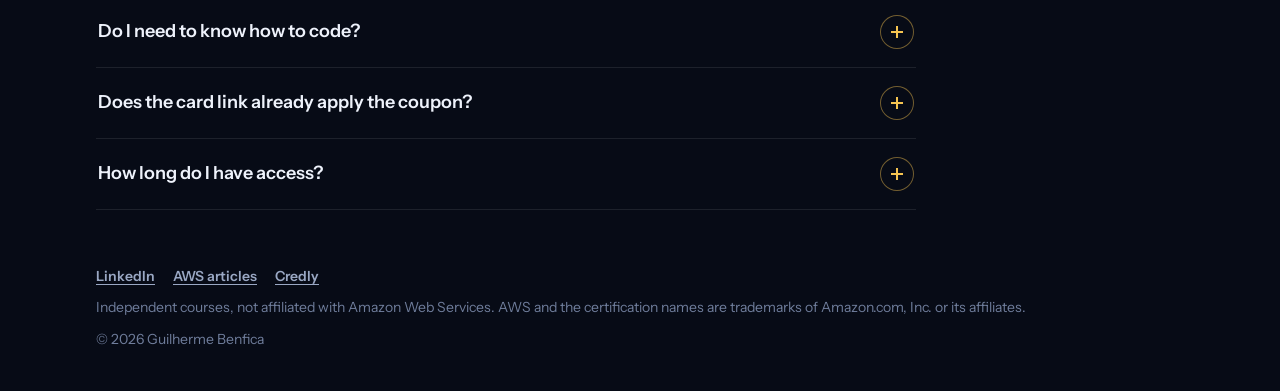
==== commit 335a97be: "FAQ atualizado com os cursos novos e imagens de compartilhamento com os 8 selos" ====
--- a/en/index.html
+++ b/en/index.html
@@ -22,13 +22,13 @@
   <meta property="og:title" content="AWS Practice Exams | SAA-C03, SOA-C03, DEA-C01, AIP-C01 and more">
   <meta property="og:description" content="AWS practice exams with every answer explained for CLF-C02, AIF-C01, AIB-C01, SAA-C03, SOA-C03, DEA-C01, MLA-C02, and AIP-C01. 5 full exams per course, by an AWS Golden Jacket.">
   <meta property="og:url" content="https://guilherme-benfica.github.io/links/en/">
-  <meta property="og:image" content="https://guilherme-benfica.github.io/links/img/og-en.jpg">
+  <meta property="og:image" content="https://guilherme-benfica.github.io/links/img/og-en-v2.jpg">
   <meta property="og:image:width" content="1200">
   <meta property="og:image:height" content="630">
   <meta name="twitter:card" content="summary_large_image">
   <meta name="twitter:title" content="AWS Practice Exams | SAA-C03, SOA-C03, DEA-C01, AIP-C01 and more">
   <meta name="twitter:description" content="AWS practice exams with every answer explained for CLF-C02, AIF-C01, AIB-C01, SAA-C03, SOA-C03, DEA-C01, MLA-C02, and AIP-C01. 5 full exams per course, by an AWS Golden Jacket.">
-  <meta name="twitter:image" content="https://guilherme-benfica.github.io/links/img/og-en.jpg">
+  <meta name="twitter:image" content="https://guilherme-benfica.github.io/links/img/og-en-v2.jpg">
   <link rel="preload" href="../fonts/bricolage-grotesque-latin-800-normal.woff2" as="font" type="font/woff2" crossorigin>
   <link rel="preload" href="../fonts/instrument-sans-latin-400-normal.woff2" as="font" type="font/woff2" crossorigin>
   <link rel="stylesheet" href="../style.css?v=13">
@@ -46,7 +46,7 @@
    "author": {
     "@id": "https://guilherme-benfica.github.io/links/#guilherme"
    },
-   "primaryImageOfPage": "https://guilherme-benfica.github.io/links/img/og-en.jpg"
+   "primaryImageOfPage": "https://guilherme-benfica.github.io/links/img/og-en-v2.jpg"
   },
   {
    "@type": "Person",
@@ -234,7 +234,15 @@
      "name": "Are the practice exams available in Portuguese?",
      "acceptedAnswer": {
       "@type": "Answer",
-      "text": "Courses with a PT / EN switch have an English and a Portuguese version, with the same questions and explanations. Just pick one on the course card. The others are available in English."
+      "text": "It depends on the course. CLF-C02, AIF-C01, AIB-C01, SAA-C03, and MLA-C02 come in English and Portuguese, with the same questions and explanations: just pick PT or EN on the card. SOA-C03, DEA-C01, and AIP-C01 are available in English."
+     }
+    },
+    {
+     "@type": "Question",
+     "name": "Which practice exam should I take first?",
+     "acceptedAnswer": {
+      "@type": "Answer",
+      "text": "Start from your goal: general cloud (CLF-C02), AI without coding (AIF-C01 and AIB-C01), architecture (SAA-C03), operations (SOA-C03), data (DEA-C01), machine learning (MLA-C02), or generative AI for developers (AIP-C01). If you are new to AWS, CLF-C02 is a good first step."
      }
     },
     {
@@ -250,7 +258,15 @@
      "name": "Do I need to know how to code?",
      "acceptedAnswer": {
       "@type": "Answer",
-      "text": "Not for CLF-C02, AIF-C01, or AIB-C01. The others are Associate or Professional level and expect hands-on AWS experience. MLA-C02 and AIP-C01 also expect familiarity with machine learning and AI development."
+      "text": "Not for CLF-C02, AIF-C01, or AIB-C01. The others are Associate or Professional level and expect hands-on AWS experience. DEA-C01 expects familiarity with data pipelines, and MLA-C02 and AIP-C01 expect familiarity with machine learning and AI development."
+     }
+    },
+    {
+     "@type": "Question",
+     "name": "Does the card link already apply the coupon?",
+     "acceptedAnswer": {
+      "@type": "Answer",
+      "text": "Yes. Each card link already carries the promotional coupon. Udemy coupons have an expiry date and a limited number of uses: if the full price shows up, the coupon has expired."
      }
     },
     {
@@ -434,9 +450,11 @@
 
     <section class="faq" aria-labelledby="faq-h">
       <h2 id="faq-h">Frequently asked questions</h2>
-        <details><summary>Are the practice exams available in Portuguese?</summary><p>Courses with a PT / EN switch have an English and a Portuguese version, with the same questions and explanations. Just pick one on the course card. The others are available in English.</p></details>
+        <details><summary>Are the practice exams available in Portuguese?</summary><p>It depends on the course. CLF-C02, AIF-C01, AIB-C01, SAA-C03, and MLA-C02 come in English and Portuguese, with the same questions and explanations: just pick PT or EN on the card. SOA-C03, DEA-C01, and AIP-C01 are available in English.</p></details>
+        <details><summary>Which practice exam should I take first?</summary><p>Start from your goal: general cloud (CLF-C02), AI without coding (AIF-C01 and AIB-C01), architecture (SAA-C03), operations (SOA-C03), data (DEA-C01), machine learning (MLA-C02), or generative AI for developers (AIP-C01). If you are new to AWS, CLF-C02 is a good first step.</p></details>
         <details><summary>Are these the real exam questions?</summary><p>No. They are original questions written from each official exam guide, to train the same kind of reasoning the exam tests.</p></details>
-        <details><summary>Do I need to know how to code?</summary><p>Not for CLF-C02, AIF-C01, or AIB-C01. The others are Associate or Professional level and expect hands-on AWS experience. MLA-C02 and AIP-C01 also expect familiarity with machine learning and AI development.</p></details>
+        <details><summary>Do I need to know how to code?</summary><p>Not for CLF-C02, AIF-C01, or AIB-C01. The others are Associate or Professional level and expect hands-on AWS experience. DEA-C01 expects familiarity with data pipelines, and MLA-C02 and AIP-C01 expect familiarity with machine learning and AI development.</p></details>
+        <details><summary>Does the card link already apply the coupon?</summary><p>Yes. Each card link already carries the promotional coupon. Udemy coupons have an expiry date and a limited number of uses: if the full price shows up, the coupon has expired.</p></details>
         <details><summary>How long do I have access?</summary><p>On Udemy, course access is lifetime and includes updates to the practice exams.</p></details>
     </section>
   </main>
